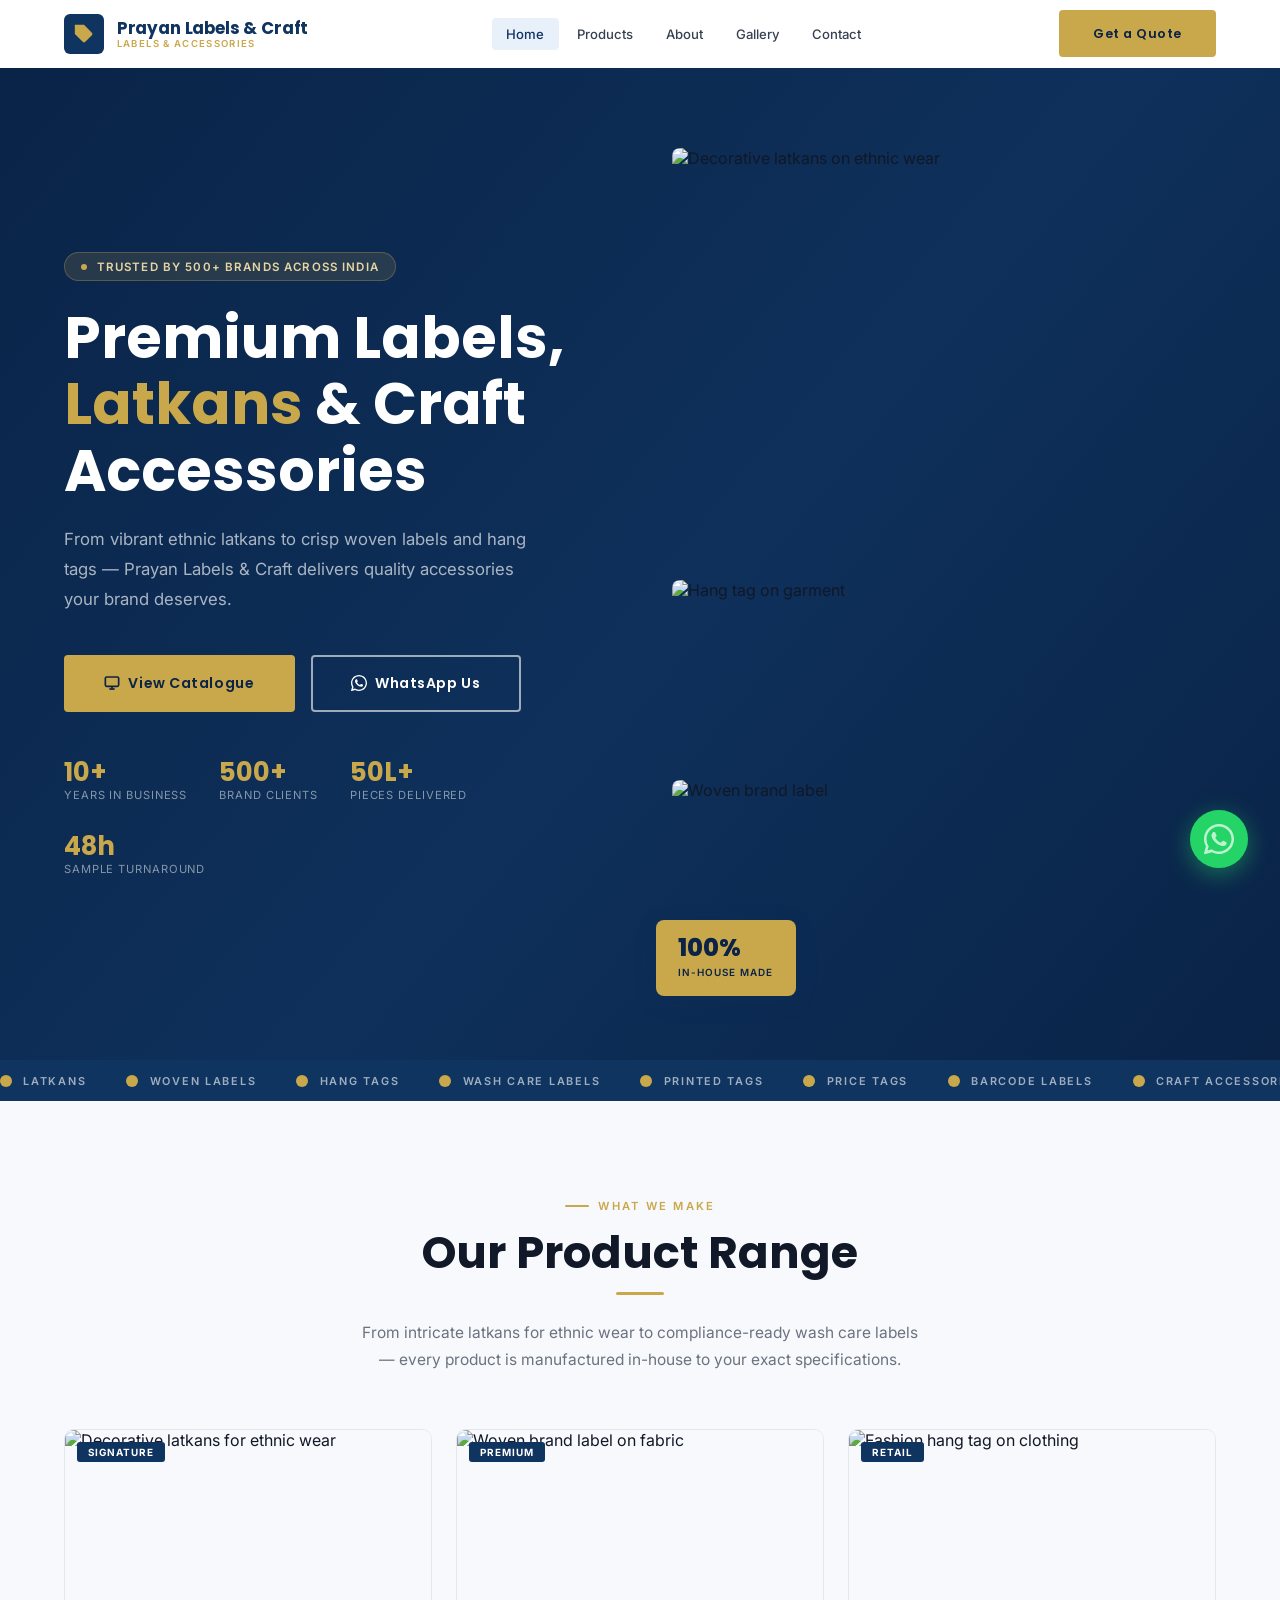
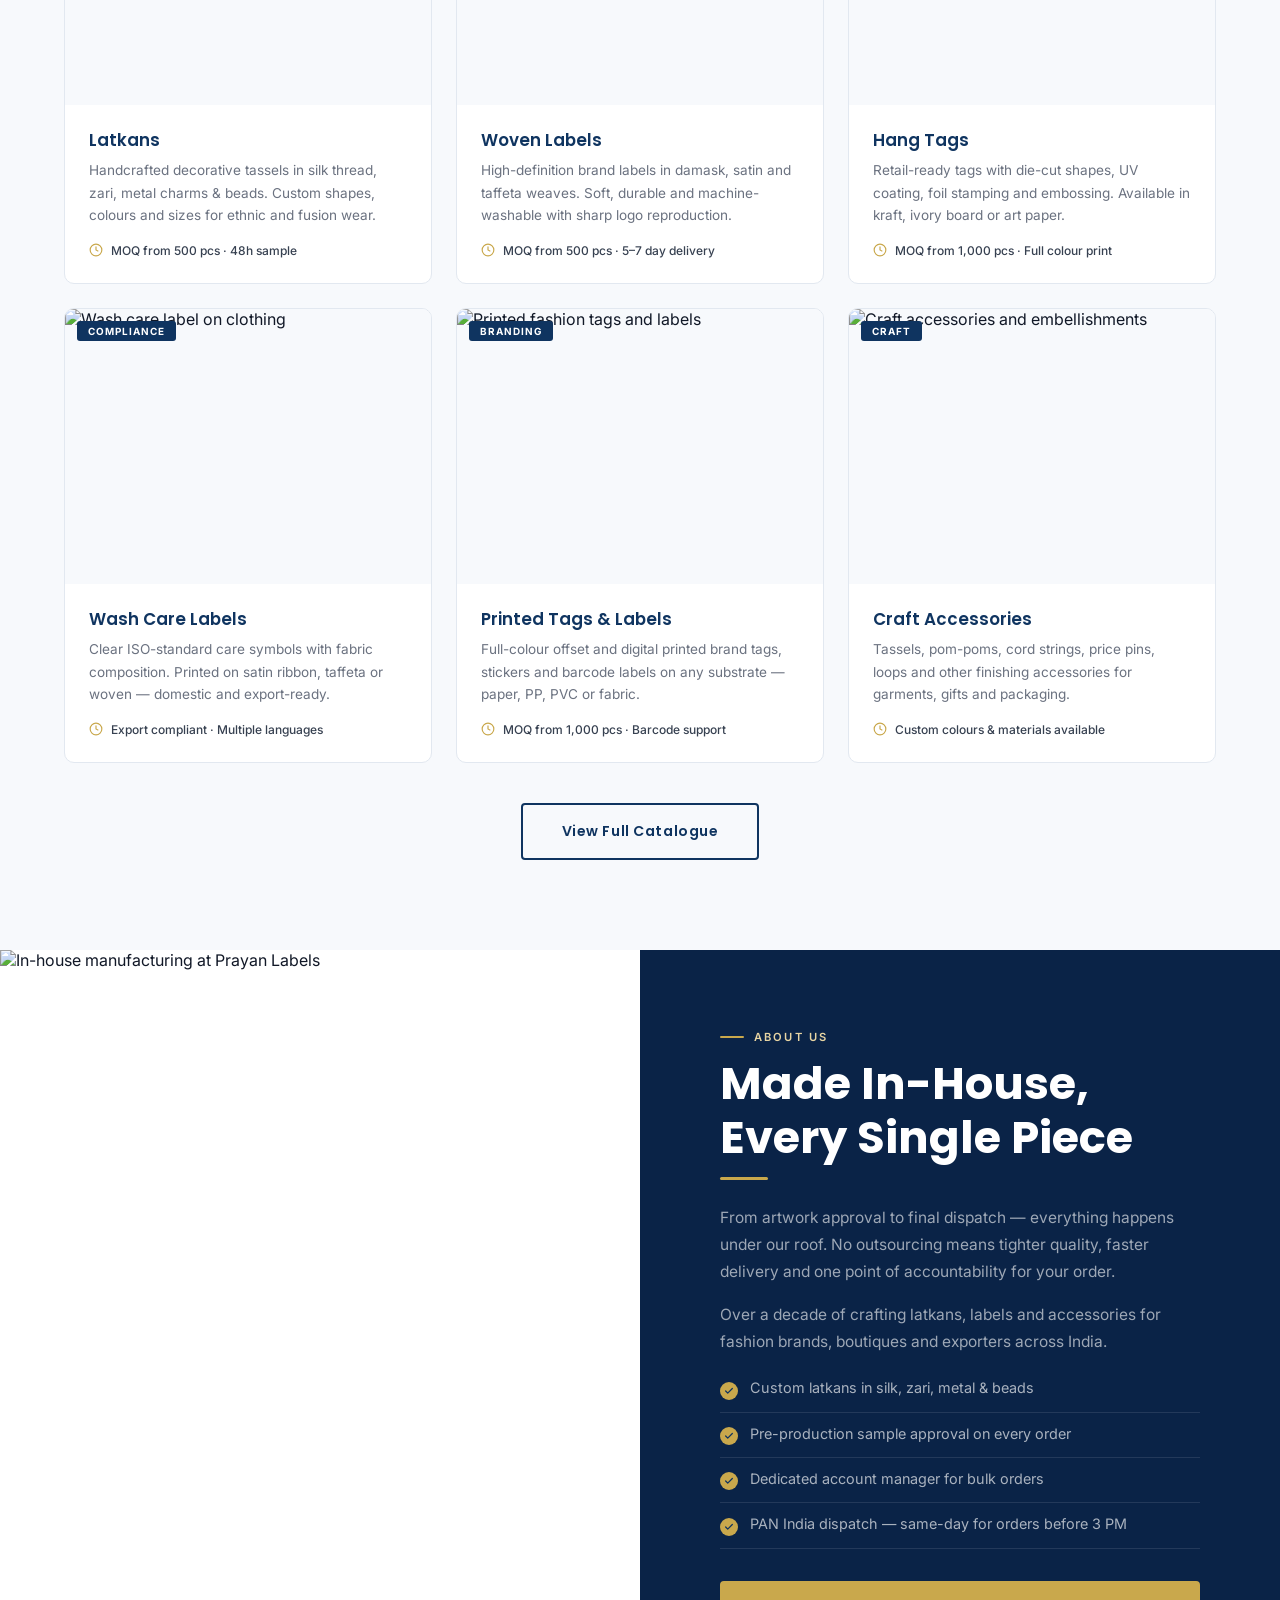
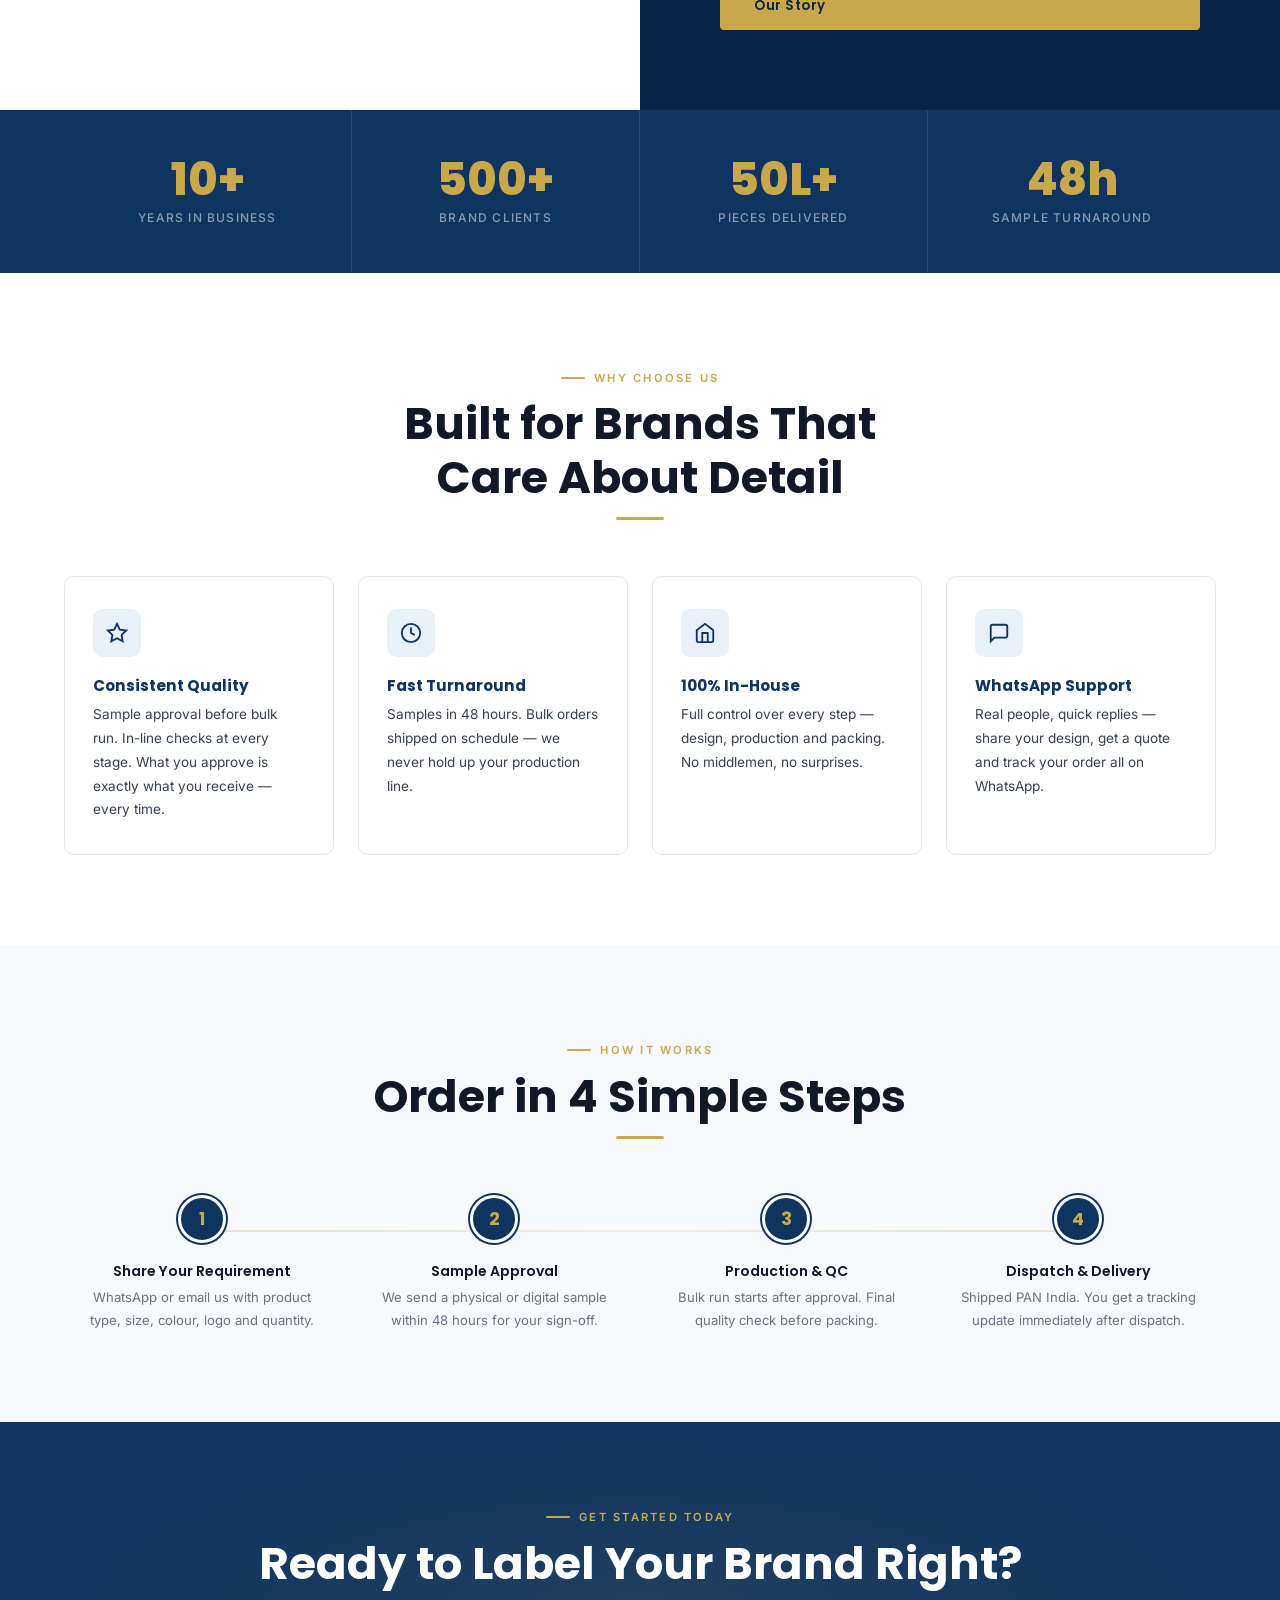
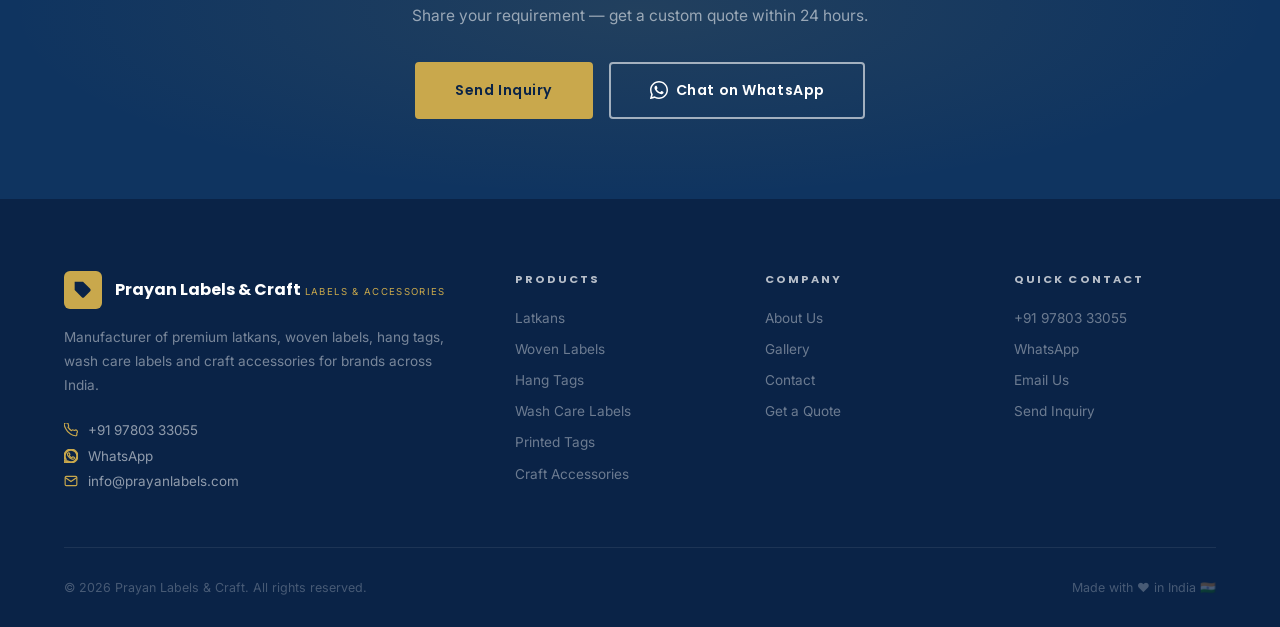
==== index.html @ fc46396b "feat: full redesign — Professional B2B, Prayan Labels & Craft branding, new images - Complete CSS ov" ====
<!DOCTYPE html>
<html lang="en">
<head>
  <meta charset="UTF-8" />
  <meta name="viewport" content="width=device-width, initial-scale=1.0" />
  <meta name="description" content="Prayan Labels & Craft — Manufacturer of latkans, woven labels, hang tags, wash care labels and craft accessories for brands across India. Custom orders, fast turnaround." />
  <title>Prayan Labels & Craft | Latkans, Labels & Accessories</title>
  <link rel="stylesheet" href="css/style.css" />
  <link rel="icon" href="data:image/svg+xml,<svg xmlns='http://www.w3.org/2000/svg' viewBox='0 0 32 32'><rect width='32' height='32' rx='6' fill='%230f3460'/><text y='23' x='7' font-size='18' fill='%23c9a84c' font-family='Georgia' font-weight='bold'>P</text></svg>" />
</head>
<body>

<!-- ===== NAV ===== -->
<header class="nav" id="mainNav">
  <div class="container nav__inner">
    <a href="index.html" class="nav__logo">
      <div class="nav__logo-icon">
        <svg viewBox="0 0 24 24"><path d="M20.59 13.41l-7.17 7.17a2 2 0 01-2.83 0L2 12V2h10l8.59 8.59a2 2 0 010 2.82z"/><line x1="7" y1="7" x2="7.01" y2="7" stroke="%23c9a84c" stroke-width="2" stroke-linecap="round"/></svg>
      </div>
      <div class="nav__logo-text">
        <span class="nav__logo-name">Prayan Labels & Craft</span>
        <span class="nav__logo-sub">Labels &amp; Accessories</span>
      </div>
    </a>
    <nav class="nav__links">
      <a href="index.html" class="active">Home</a>
      <a href="products.html">Products</a>
      <a href="about.html">About</a>
      <a href="gallery.html">Gallery</a>
      <a href="contact.html">Contact</a>
    </nav>
    <a href="contact.html" class="btn btn-primary nav__cta">Get a Quote</a>
    <button class="nav__hamburger" aria-label="Toggle menu"><span></span><span></span><span></span></button>
  </div>
</header>
<nav class="nav__mobile">
  <a href="index.html">Home</a>
  <a href="products.html">Products</a>
  <a href="about.html">About</a>
  <a href="gallery.html">Gallery</a>
  <a href="contact.html">Contact</a>
  <a href="contact.html" class="btn btn-primary" style="margin-top:0.5rem;justify-content:center;">Get a Quote</a>
</nav>

<main>

<!-- ===== HERO ===== -->
<section class="hero">
  <div class="hero__bg" style="background-image:url('https://images.unsplash.com/photo-1558769132-cb1aea458c5e?auto=format&fit=crop&w=1920&q=80');"></div>
  <div class="hero__overlay"></div>
  <div class="hero__inner">
    <div class="hero__left">
      <div class="hero__badge">
        <span></span>
        Trusted by 500+ brands across India
      </div>
      <h1>Premium Labels,<br/><em>Latkans</em> &amp; Craft<br/>Accessories</h1>
      <p class="hero__sub">
        From vibrant ethnic latkans to crisp woven labels and hang tags —
        Prayan Labels &amp; Craft delivers quality accessories your brand deserves.
      </p>
      <div class="hero__actions">
        <a href="products.html" class="btn btn-primary btn-lg">
          <svg width="16" height="16" viewBox="0 0 24 24" fill="none" stroke="currentColor" stroke-width="2.5"><rect x="2" y="3" width="20" height="14" rx="2"/><line x1="8" y1="21" x2="16" y2="21"/><line x1="12" y1="17" x2="12" y2="21"/></svg>
          View Catalogue
        </a>
        <a href="https://wa.me/919780333055?text=Hello%2C%20I%27d%20like%20to%20enquire%20about%20your%20labels%20and%20latkans." target="_blank" rel="noopener" class="btn btn-outline btn-lg">
          <svg width="16" height="16" viewBox="0 0 24 24" fill="currentColor"><path d="M17.472 14.382c-.297-.149-1.758-.867-2.03-.967-.273-.099-.471-.148-.67.15-.197.297-.767.966-.94 1.164-.173.199-.347.223-.644.075-.297-.15-1.255-.463-2.39-1.475-.883-.788-1.48-1.761-1.653-2.059-.173-.297-.018-.458.13-.606.134-.133.298-.347.446-.52.149-.174.198-.298.298-.497.099-.198.05-.371-.025-.52-.075-.149-.669-1.612-.916-2.207-.242-.579-.487-.5-.669-.51-.173-.008-.371-.01-.57-.01-.198 0-.52.074-.792.372-.272.297-1.04 1.016-1.04 2.479 0 1.462 1.065 2.875 1.213 3.074.149.198 2.096 3.2 5.077 4.487.709.306 1.262.489 1.694.625.712.227 1.36.195 1.871.118.571-.085 1.758-.719 2.006-1.413.248-.694.248-1.289.173-1.413-.074-.124-.272-.198-.57-.347z"/><path d="M12 0C5.373 0 0 5.373 0 12c0 2.123.554 4.112 1.525 5.84L.057 23.486a.5.5 0 00.614.614l5.644-1.468A11.953 11.953 0 0012 24c6.627 0 12-5.373 12-12S18.627 0 12 0zm0 22c-1.96 0-3.803-.537-5.38-1.47l-.386-.232-3.35.871.871-3.35-.232-.386A9.96 9.96 0 012 12C2 6.477 6.477 2 12 2s10 4.477 10 10-4.477 10-10 10z"/></svg>
          WhatsApp Us
        </a>
      </div>
      <div class="hero__trust">
        <div class="hero__trust-item">
          <span class="hero__trust-num">10+</span>
          <span class="hero__trust-label">Years in Business</span>
        </div>
        <div class="hero__trust-item">
          <span class="hero__trust-num">500+</span>
          <span class="hero__trust-label">Brand Clients</span>
        </div>
        <div class="hero__trust-item">
          <span class="hero__trust-num">50L+</span>
          <span class="hero__trust-label">Pieces Delivered</span>
        </div>
        <div class="hero__trust-item">
          <span class="hero__trust-num">48h</span>
          <span class="hero__trust-label">Sample Turnaround</span>
        </div>
      </div>
    </div>
    <div class="hero__img-wrap">
      <div class="hero__img-main">
        <img src="https://images.unsplash.com/photo-1610030469983-98e550d6193c?auto=format&fit=crop&w=900&q=80" alt="Decorative latkans on ethnic wear" />
      </div>
      <div class="hero__img-sm" style="margin-top:0.75rem;">
        <img src="https://images.unsplash.com/photo-1523381294911-8d3cead13475?auto=format&fit=crop&w=500&q=80" alt="Hang tag on garment" />
      </div>
      <div class="hero__img-sm">
        <img src="https://images.unsplash.com/photo-1558618666-fcd25c85cd64?auto=format&fit=crop&w=500&q=80" alt="Woven brand label" />
      </div>
      <div class="hero__float-badge">
        <strong>100%</strong>
        <span>In-House Made</span>
      </div>
    </div>
  </div>
</section>

<!-- ===== MARQUEE ===== -->
<div class="marquee-strip" aria-hidden="true">
  <div class="marquee-track">
    <span class="marquee-item"><svg viewBox="0 0 8 8"><circle cx="4" cy="4" r="4"/></svg>Latkans</span>
    <span class="marquee-item"><svg viewBox="0 0 8 8"><circle cx="4" cy="4" r="4"/></svg>Woven Labels</span>
    <span class="marquee-item"><svg viewBox="0 0 8 8"><circle cx="4" cy="4" r="4"/></svg>Hang Tags</span>
    <span class="marquee-item"><svg viewBox="0 0 8 8"><circle cx="4" cy="4" r="4"/></svg>Wash Care Labels</span>
    <span class="marquee-item"><svg viewBox="0 0 8 8"><circle cx="4" cy="4" r="4"/></svg>Printed Tags</span>
    <span class="marquee-item"><svg viewBox="0 0 8 8"><circle cx="4" cy="4" r="4"/></svg>Price Tags</span>
    <span class="marquee-item"><svg viewBox="0 0 8 8"><circle cx="4" cy="4" r="4"/></svg>Barcode Labels</span>
    <span class="marquee-item"><svg viewBox="0 0 8 8"><circle cx="4" cy="4" r="4"/></svg>Craft Accessories</span>
    <span class="marquee-item"><svg viewBox="0 0 8 8"><circle cx="4" cy="4" r="4"/></svg>Custom Packaging</span>
    <!-- duplicate for seamless loop -->
    <span class="marquee-item"><svg viewBox="0 0 8 8"><circle cx="4" cy="4" r="4"/></svg>Latkans</span>
    <span class="marquee-item"><svg viewBox="0 0 8 8"><circle cx="4" cy="4" r="4"/></svg>Woven Labels</span>
    <span class="marquee-item"><svg viewBox="0 0 8 8"><circle cx="4" cy="4" r="4"/></svg>Hang Tags</span>
    <span class="marquee-item"><svg viewBox="0 0 8 8"><circle cx="4" cy="4" r="4"/></svg>Wash Care Labels</span>
    <span class="marquee-item"><svg viewBox="0 0 8 8"><circle cx="4" cy="4" r="4"/></svg>Printed Tags</span>
    <span class="marquee-item"><svg viewBox="0 0 8 8"><circle cx="4" cy="4" r="4"/></svg>Price Tags</span>
    <span class="marquee-item"><svg viewBox="0 0 8 8"><circle cx="4" cy="4" r="4"/></svg>Barcode Labels</span>
    <span class="marquee-item"><svg viewBox="0 0 8 8"><circle cx="4" cy="4" r="4"/></svg>Craft Accessories</span>
    <span class="marquee-item"><svg viewBox="0 0 8 8"><circle cx="4" cy="4" r="4"/></svg>Custom Packaging</span>
  </div>
</div>

<!-- ===== PRODUCTS ===== -->
<section class="section section--bg">
  <div class="container">
    <div class="section__head reveal">
      <span class="eyebrow">What We Make</span>
      <h2>Our Product Range</h2>
      <div class="gold-divider gold-divider--center"></div>
      <p>From intricate latkans for ethnic wear to compliance-ready wash care labels — every product is manufactured in-house to your exact specifications.</p>
    </div>
    <div class="products-grid">

      <a href="products.html#latkans" class="product-card reveal">
        <div class="product-card__img">
          <img src="https://images.unsplash.com/photo-1610030469983-98e550d6193c?auto=format&fit=crop&w=700&q=80" alt="Decorative latkans for ethnic wear" loading="lazy" />
          <div class="product-card__badge">Signature</div>
        </div>
        <div class="product-card__body">
          <div class="product-card__name">Latkans</div>
          <p class="product-card__desc">Handcrafted decorative tassels in silk thread, zari, metal charms &amp; beads. Custom shapes, colours and sizes for ethnic and fusion wear.</p>
          <div class="product-card__meta">
            <svg viewBox="0 0 24 24"><circle cx="12" cy="12" r="10"/><path d="M12 6v6l4 2"/></svg>
            MOQ from 500 pcs · 48h sample
          </div>
        </div>
      </a>

      <a href="products.html#woven" class="product-card reveal reveal-d1">
        <div class="product-card__img">
          <img src="https://images.unsplash.com/photo-1558618666-fcd25c85cd64?auto=format&fit=crop&w=700&q=80" alt="Woven brand label on fabric" loading="lazy" />
          <div class="product-card__badge">Premium</div>
        </div>
        <div class="product-card__body">
          <div class="product-card__name">Woven Labels</div>
          <p class="product-card__desc">High-definition brand labels in damask, satin and taffeta weaves. Soft, durable and machine-washable with sharp logo reproduction.</p>
          <div class="product-card__meta">
            <svg viewBox="0 0 24 24"><circle cx="12" cy="12" r="10"/><path d="M12 6v6l4 2"/></svg>
            MOQ from 500 pcs · 5–7 day delivery
          </div>
        </div>
      </a>

      <a href="products.html#hangtags" class="product-card reveal reveal-d2">
        <div class="product-card__img">
          <img src="https://images.unsplash.com/photo-1523381294911-8d3cead13475?auto=format&fit=crop&w=700&q=80" alt="Fashion hang tag on clothing" loading="lazy" />
          <div class="product-card__badge">Retail</div>
        </div>
        <div class="product-card__body">
          <div class="product-card__name">Hang Tags</div>
          <p class="product-card__desc">Retail-ready tags with die-cut shapes, UV coating, foil stamping and embossing. Available in kraft, ivory board or art paper.</p>
          <div class="product-card__meta">
            <svg viewBox="0 0 24 24"><circle cx="12" cy="12" r="10"/><path d="M12 6v6l4 2"/></svg>
            MOQ from 1,000 pcs · Full colour print
          </div>
        </div>
      </a>

      <a href="products.html#washcare" class="product-card reveal">
        <div class="product-card__img">
          <img src="https://images.unsplash.com/photo-1556905055-8f358a7a47b2?auto=format&fit=crop&w=700&q=80" alt="Wash care label on clothing" loading="lazy" />
          <div class="product-card__badge">Compliance</div>
        </div>
        <div class="product-card__body">
          <div class="product-card__name">Wash Care Labels</div>
          <p class="product-card__desc">Clear ISO-standard care symbols with fabric composition. Printed on satin ribbon, taffeta or woven — domestic and export-ready.</p>
          <div class="product-card__meta">
            <svg viewBox="0 0 24 24"><circle cx="12" cy="12" r="10"/><path d="M12 6v6l4 2"/></svg>
            Export compliant · Multiple languages
          </div>
        </div>
      </a>

      <a href="products.html#printed" class="product-card reveal reveal-d1">
        <div class="product-card__img">
          <img src="https://images.unsplash.com/photo-1445205170230-053b83016050?auto=format&fit=crop&w=700&q=80" alt="Printed fashion tags and labels" loading="lazy" />
          <div class="product-card__badge">Branding</div>
        </div>
        <div class="product-card__body">
          <div class="product-card__name">Printed Tags &amp; Labels</div>
          <p class="product-card__desc">Full-colour offset and digital printed brand tags, stickers and barcode labels on any substrate — paper, PP, PVC or fabric.</p>
          <div class="product-card__meta">
            <svg viewBox="0 0 24 24"><circle cx="12" cy="12" r="10"/><path d="M12 6v6l4 2"/></svg>
            MOQ from 1,000 pcs · Barcode support
          </div>
        </div>
      </a>

      <a href="products.html#craft" class="product-card reveal reveal-d2">
        <div class="product-card__img">
          <img src="https://images.unsplash.com/photo-1509631179647-0177331693ae?auto=format&fit=crop&w=700&q=80" alt="Craft accessories and embellishments" loading="lazy" />
          <div class="product-card__badge">Craft</div>
        </div>
        <div class="product-card__body">
          <div class="product-card__name">Craft Accessories</div>
          <p class="product-card__desc">Tassels, pom-poms, cord strings, price pins, loops and other finishing accessories for garments, gifts and packaging.</p>
          <div class="product-card__meta">
            <svg viewBox="0 0 24 24"><circle cx="12" cy="12" r="10"/><path d="M12 6v6l4 2"/></svg>
            Custom colours &amp; materials available
          </div>
        </div>
      </a>

    </div>
    <div style="text-align:center;margin-top:2.5rem;" class="reveal">
      <a href="products.html" class="btn btn-outline-navy btn-lg">View Full Catalogue</a>
    </div>
  </div>
</section>

<!-- ===== ABOUT SPLIT ===== -->
<div class="split">
  <div class="split__img">
    <img src="https://images.unsplash.com/photo-1604176354204-9268737fd5b7?auto=format&fit=crop&w=900&q=80" alt="In-house manufacturing at Prayan Labels" loading="lazy" />
  </div>
  <div class="split__body split__body--navy">
    <span class="eyebrow" style="color:var(--gold-light);">About Us</span>
    <h2 style="color:#fff;">Made In-House,<br/>Every Single Piece</h2>
    <div class="gold-divider"></div>
    <p>From artwork approval to final dispatch — everything happens under our roof. No outsourcing means tighter quality, faster delivery and one point of accountability for your order.</p>
    <p style="margin-top:1rem;">Over a decade of crafting latkans, labels and accessories for fashion brands, boutiques and exporters across India.</p>
    <ul class="value-list value-list--light" style="margin-top:1.5rem;">
      <li>Custom latkans in silk, zari, metal &amp; beads</li>
      <li>Pre-production sample approval on every order</li>
      <li>Dedicated account manager for bulk orders</li>
      <li>PAN India dispatch — same-day for orders before 3 PM</li>
    </ul>
    <a href="about.html" class="btn btn-primary" style="margin-top:2rem;">Our Story</a>
  </div>
</div>

<!-- ===== STATS ===== -->
<section class="section--navy">
  <div class="container">
    <div class="stats-grid">
      <div class="stat-item reveal">
        <div class="stat-item__num">10+</div>
        <div class="stat-item__label">Years in Business</div>
      </div>
      <div class="stat-item reveal reveal-d1">
        <div class="stat-item__num">500+</div>
        <div class="stat-item__label">Brand Clients</div>
      </div>
      <div class="stat-item reveal reveal-d2">
        <div class="stat-item__num">50L+</div>
        <div class="stat-item__label">Pieces Delivered</div>
      </div>
      <div class="stat-item reveal reveal-d3">
        <div class="stat-item__num">48h</div>
        <div class="stat-item__label">Sample Turnaround</div>
      </div>
    </div>
  </div>
</section>

<!-- ===== USPs ===== -->
<section class="section">
  <div class="container">
    <div class="section__head reveal">
      <span class="eyebrow">Why Choose Us</span>
      <h2>Built for Brands That Care About Detail</h2>
      <div class="gold-divider gold-divider--center"></div>
    </div>
    <div class="usp-grid">
      <div class="usp-card reveal">
        <div class="usp-card__icon">
          <svg viewBox="0 0 24 24"><path d="M12 2l3.09 6.26L22 9.27l-5 4.87 1.18 6.88L12 17.77l-6.18 3.25L7 14.14 2 9.27l6.91-1.01L12 2z"/></svg>
        </div>
        <h4>Consistent Quality</h4>
        <p>Sample approval before bulk run. In-line checks at every stage. What you approve is exactly what you receive — every time.</p>
      </div>
      <div class="usp-card reveal reveal-d1">
        <div class="usp-card__icon">
          <svg viewBox="0 0 24 24"><circle cx="12" cy="12" r="10"/><path d="M12 6v6l4 2"/></svg>
        </div>
        <h4>Fast Turnaround</h4>
        <p>Samples in 48 hours. Bulk orders shipped on schedule — we never hold up your production line.</p>
      </div>
      <div class="usp-card reveal reveal-d2">
        <div class="usp-card__icon">
          <svg viewBox="0 0 24 24"><path d="M3 9l9-7 9 7v11a2 2 0 01-2 2H5a2 2 0 01-2-2z"/><polyline points="9 22 9 12 15 12 15 22"/></svg>
        </div>
        <h4>100% In-House</h4>
        <p>Full control over every step — design, production and packing. No middlemen, no surprises.</p>
      </div>
      <div class="usp-card reveal reveal-d3">
        <div class="usp-card__icon">
          <svg viewBox="0 0 24 24"><path d="M21 15a2 2 0 01-2 2H7l-4 4V5a2 2 0 012-2h14a2 2 0 012 2z"/></svg>
        </div>
        <h4>WhatsApp Support</h4>
        <p>Real people, quick replies — share your design, get a quote and track your order all on WhatsApp.</p>
      </div>
    </div>
  </div>
</section>

<!-- ===== HOW TO ORDER ===== -->
<section class="section section--bg">
  <div class="container">
    <div class="section__head reveal">
      <span class="eyebrow">How It Works</span>
      <h2>Order in 4 Simple Steps</h2>
      <div class="gold-divider gold-divider--center"></div>
    </div>
    <div class="process-grid">
      <div class="process-step reveal">
        <div class="process-step__num">1</div>
        <h4>Share Your Requirement</h4>
        <p>WhatsApp or email us with product type, size, colour, logo and quantity.</p>
      </div>
      <div class="process-step reveal reveal-d1">
        <div class="process-step__num">2</div>
        <h4>Sample Approval</h4>
        <p>We send a physical or digital sample within 48 hours for your sign-off.</p>
      </div>
      <div class="process-step reveal reveal-d2">
        <div class="process-step__num">3</div>
        <h4>Production &amp; QC</h4>
        <p>Bulk run starts after approval. Final quality check before packing.</p>
      </div>
      <div class="process-step reveal reveal-d3">
        <div class="process-step__num">4</div>
        <h4>Dispatch &amp; Delivery</h4>
        <p>Shipped PAN India. You get a tracking update immediately after dispatch.</p>
      </div>
    </div>
  </div>
</section>

<!-- ===== CTA ===== -->
<section class="cta-banner">
  <div class="cta-banner__content container">
    <span class="eyebrow" style="justify-content:center;">Get Started Today</span>
    <h2 style="color:#fff;">Ready to Label Your Brand Right?</h2>
    <p>Share your requirement — get a custom quote within 24 hours.</p>
    <div class="cta-actions">
      <a href="contact.html" class="btn btn-primary btn-lg">Send Inquiry</a>
      <a href="https://wa.me/919780333055?text=Hello%2C%20I%27d%20like%20a%20quote%20for%20labels%20and%20latkans." target="_blank" rel="noopener" class="btn btn-outline btn-lg">
        <svg width="18" height="18" viewBox="0 0 24 24" fill="currentColor"><path d="M17.472 14.382c-.297-.149-1.758-.867-2.03-.967-.273-.099-.471-.148-.67.15-.197.297-.767.966-.94 1.164-.173.199-.347.223-.644.075-.297-.15-1.255-.463-2.39-1.475-.883-.788-1.48-1.761-1.653-2.059-.173-.297-.018-.458.13-.606.134-.133.298-.347.446-.52.149-.174.198-.298.298-.497.099-.198.05-.371-.025-.52-.075-.149-.669-1.612-.916-2.207-.242-.579-.487-.5-.669-.51-.173-.008-.371-.01-.57-.01-.198 0-.52.074-.792.372-.272.297-1.04 1.016-1.04 2.479 0 1.462 1.065 2.875 1.213 3.074.149.198 2.096 3.2 5.077 4.487.709.306 1.262.489 1.694.625.712.227 1.36.195 1.871.118.571-.085 1.758-.719 2.006-1.413.248-.694.248-1.289.173-1.413-.074-.124-.272-.198-.57-.347z"/><path d="M12 0C5.373 0 0 5.373 0 12c0 2.123.554 4.112 1.525 5.84L.057 23.486a.5.5 0 00.614.614l5.644-1.468A11.953 11.953 0 0012 24c6.627 0 12-5.373 12-12S18.627 0 12 0zm0 22c-1.96 0-3.803-.537-5.38-1.47l-.386-.232-3.35.871.871-3.35-.232-.386A9.96 9.96 0 012 12C2 6.477 6.477 2 12 2s10 4.477 10 10-4.477 10-10 10z"/></svg>
        Chat on WhatsApp
      </a>
    </div>
  </div>
</section>

</main>

<!-- ===== FOOTER ===== -->
<footer class="footer">
  <div class="container">
    <div class="footer__grid">
      <div class="footer__brand">
        <div class="footer__logo">
          <div class="footer__logo-icon">
            <svg viewBox="0 0 24 24" width="20" height="20"><path d="M20.59 13.41l-7.17 7.17a2 2 0 01-2.83 0L2 12V2h10l8.59 8.59a2 2 0 010 2.82z"/></svg>
          </div>
          <div class="footer__logo-text">
            <span class="name">Prayan Labels &amp; Craft</span>
            <span class="sub">Labels &amp; Accessories</span>
          </div>
        </div>
        <p class="footer__desc">Manufacturer of premium latkans, woven labels, hang tags, wash care labels and craft accessories for brands across India.</p>
        <div class="footer__contact">
          <a href="tel:+919780333055">
            <svg viewBox="0 0 24 24"><path d="M22 16.92v3a2 2 0 01-2.18 2 19.79 19.79 0 01-8.63-3.07A19.5 19.5 0 013.07 9.8 19.79 19.79 0 01.22 1.18 2 2 0 012.18 0h3a2 2 0 012 1.72c.127.96.361 1.903.7 2.81a2 2 0 01-.45 2.11L6.91 7.09a16 16 0 006 6l.56-.56a2 2 0 012.11-.45c.907.339 1.85.573 2.81.7A2 2 0 0122 16.92z"/></svg>
            +91 97803 33055
          </a>
          <a href="https://wa.me/919780333055" target="_blank" rel="noopener">
            <svg viewBox="0 0 24 24"><path d="M17.472 14.382c-.297-.149-1.758-.867-2.03-.967-.273-.099-.471-.148-.67.15-.197.297-.767.966-.94 1.164-.173.199-.347.223-.644.075-.297-.15-1.255-.463-2.39-1.475-.883-.788-1.48-1.761-1.653-2.059-.173-.297-.018-.458.13-.606.134-.133.298-.347.446-.52.149-.174.198-.298.298-.497.099-.198.05-.371-.025-.52-.075-.149-.669-1.612-.916-2.207-.242-.579-.487-.5-.669-.51-.173-.008-.371-.01-.57-.01-.198 0-.52.074-.792.372-.272.297-1.04 1.016-1.04 2.479 0 1.462 1.065 2.875 1.213 3.074.149.198 2.096 3.2 5.077 4.487.709.306 1.262.489 1.694.625.712.227 1.36.195 1.871.118.571-.085 1.758-.719 2.006-1.413.248-.694.248-1.289.173-1.413-.074-.124-.272-.198-.57-.347z"/><path d="M12 0C5.373 0 0 5.373 0 12c0 2.123.554 4.112 1.525 5.84L.057 23.486a.5.5 0 00.614.614l5.644-1.468A11.953 11.953 0 0012 24c6.627 0 12-5.373 12-12S18.627 0 12 0zm0 22c-1.96 0-3.803-.537-5.38-1.47l-.386-.232-3.35.871.871-3.35-.232-.386A9.96 9.96 0 012 12C2 6.477 6.477 2 12 2s10 4.477 10 10-4.477 10-10 10z"/></svg>
            WhatsApp
          </a>
          <a href="mailto:info@prayanlabels.com">
            <svg viewBox="0 0 24 24"><path d="M4 4h16c1.1 0 2 .9 2 2v12c0 1.1-.9 2-2 2H4c-1.1 0-2-.9-2-2V6c0-1.1.9-2 2-2z"/><polyline points="22,6 12,13 2,6"/></svg>
            info@prayanlabels.com
          </a>
        </div>
      </div>
      <div class="footer__col">
        <h5>Products</h5>
        <ul>
          <li><a href="products.html#latkans">Latkans</a></li>
          <li><a href="products.html#woven">Woven Labels</a></li>
          <li><a href="products.html#hangtags">Hang Tags</a></li>
          <li><a href="products.html#washcare">Wash Care Labels</a></li>
          <li><a href="products.html#printed">Printed Tags</a></li>
          <li><a href="products.html#craft">Craft Accessories</a></li>
        </ul>
      </div>
      <div class="footer__col">
        <h5>Company</h5>
        <ul>
          <li><a href="about.html">About Us</a></li>
          <li><a href="gallery.html">Gallery</a></li>
          <li><a href="contact.html">Contact</a></li>
          <li><a href="contact.html">Get a Quote</a></li>
        </ul>
      </div>
      <div class="footer__col">
        <h5>Quick Contact</h5>
        <ul>
          <li><a href="tel:+919780333055">+91 97803 33055</a></li>
          <li><a href="https://wa.me/919780333055" target="_blank" rel="noopener">WhatsApp</a></li>
          <li><a href="mailto:info@prayanlabels.com">Email Us</a></li>
          <li><a href="contact.html">Send Inquiry</a></li>
        </ul>
      </div>
    </div>
    <div class="footer__bottom">
      <span>© <span id="year"></span> Prayan Labels &amp; Craft. All rights reserved.</span>
      <span>Made with ❤️ in India 🇮🇳</span>
    </div>
  </div>
</footer>

<!-- WhatsApp Float -->
<a href="https://wa.me/919780333055?text=Hello%2C%20I%27d%20like%20to%20enquire%20about%20labels%20and%20latkans." class="wa-float" target="_blank" rel="noopener" aria-label="Chat on WhatsApp">
  <svg viewBox="0 0 24 24"><path d="M17.472 14.382c-.297-.149-1.758-.867-2.03-.967-.273-.099-.471-.148-.67.15-.197.297-.767.966-.94 1.164-.173.199-.347.223-.644.075-.297-.15-1.255-.463-2.39-1.475-.883-.788-1.48-1.761-1.653-2.059-.173-.297-.018-.458.13-.606.134-.133.298-.347.446-.52.149-.174.198-.298.298-.497.099-.198.05-.371-.025-.52-.075-.149-.669-1.612-.916-2.207-.242-.579-.487-.5-.669-.51-.173-.008-.371-.01-.57-.01-.198 0-.52.074-.792.372-.272.297-1.04 1.016-1.04 2.479 0 1.462 1.065 2.875 1.213 3.074.149.198 2.096 3.2 5.077 4.487.709.306 1.262.489 1.694.625.712.227 1.36.195 1.871.118.571-.085 1.758-.719 2.006-1.413.248-.694.248-1.289.173-1.413-.074-.124-.272-.198-.57-.347z"/><path d="M12 0C5.373 0 0 5.373 0 12c0 2.123.554 4.112 1.525 5.84L.057 23.486a.5.5 0 00.614.614l5.644-1.468A11.953 11.953 0 0012 24c6.627 0 12-5.373 12-12S18.627 0 12 0zm0 22c-1.96 0-3.803-.537-5.38-1.47l-.386-.232-3.35.871.871-3.35-.232-.386A9.96 9.96 0 012 12C2 6.477 6.477 2 12 2s10 4.477 10 10-4.477 10-10 10z"/></svg>
</a>

<script src="js/main.js"></script>
</body>
</html>
---- css/style.css ----
/* =============================================
   PRAYAN LABELS & CRAFT — Professional B2B
   Palette: Navy #0f3460 | Gold #c9a84c | White
   ============================================= */

@import url('https://fonts.googleapis.com/css2?family=Poppins:wght@400;500;600;700;800&family=Inter:wght@300;400;500;600&display=swap');

/* ---------- Variables ---------- */
:root {
  --navy:       #0f3460;
  --navy-dark:  #0a2347;
  --navy-mid:   #1a4a7a;
  --navy-light: #e8f0fa;
  --gold:       #c9a84c;
  --gold-light: #e8d5a3;
  --gold-pale:  #faf5e8;
  --white:      #ffffff;
  --bg:         #f7f9fc;
  --text:       #111827;
  --text-mid:   #374151;
  --muted:      #6b7280;
  --border:     #e2e8f0;
  --shadow-xs:  0 1px 4px rgba(15,52,96,0.06);
  --shadow-sm:  0 2px 12px rgba(15,52,96,0.09);
  --shadow:     0 6px 24px rgba(15,52,96,0.12);
  --shadow-lg:  0 16px 48px rgba(15,52,96,0.18);
  --font-head:  'Poppins', system-ui, sans-serif;
  --font-body:  'Inter', system-ui, sans-serif;
  --nav-h:      68px;
  --max-w:      1180px;
  --ease:       cubic-bezier(0.25, 0.46, 0.45, 0.94);
}

/* ---------- Reset ---------- */
*, *::before, *::after { box-sizing: border-box; margin: 0; padding: 0; }
html { scroll-behavior: smooth; font-size: 16px; }
body {
  font-family: var(--font-body);
  background: var(--white);
  color: var(--text);
  -webkit-font-smoothing: antialiased;
  overflow-x: hidden;
}
img { display: block; max-width: 100%; height: auto; }
a { color: inherit; text-decoration: none; }
ul { list-style: none; }
button { cursor: pointer; border: none; background: none; font-family: inherit; }

/* ---------- Container ---------- */
.container { width: 90%; max-width: var(--max-w); margin-inline: auto; }

/* ---------- Typography ---------- */
h1, h2, h3, h4 { font-family: var(--font-head); line-height: 1.2; color: var(--text); }
h1 { font-size: clamp(2.2rem, 5vw, 3.8rem); font-weight: 700; }
h2 { font-size: clamp(1.8rem, 3.5vw, 2.8rem); font-weight: 700; }
h3 { font-size: clamp(1.2rem, 2vw, 1.6rem); font-weight: 600; }
h4 { font-size: 1rem; font-weight: 600; }
p  { line-height: 1.75; color: var(--text-mid); font-size: 0.97rem; }

.eyebrow {
  display: inline-flex;
  align-items: center;
  gap: 0.6rem;
  font-size: 0.7rem;
  font-weight: 600;
  letter-spacing: 0.2em;
  text-transform: uppercase;
  color: var(--gold);
  margin-bottom: 0.8rem;
}
.eyebrow::before {
  content: '';
  display: inline-block;
  width: 24px; height: 2px;
  background: var(--gold);
  border-radius: 2px;
}

.section-label {
  font-size: 0.7rem;
  font-weight: 700;
  letter-spacing: 0.2em;
  text-transform: uppercase;
  color: var(--gold);
  margin-bottom: 0.75rem;
  display: block;
}

/* ---------- Buttons ---------- */
.btn {
  display: inline-flex;
  align-items: center;
  gap: 0.5rem;
  padding: 0.8rem 2rem;
  font-family: var(--font-head);
  font-size: 0.83rem;
  font-weight: 600;
  letter-spacing: 0.04em;
  border-radius: 4px;
  transition: all 0.28s var(--ease);
  white-space: nowrap;
  cursor: pointer;
  border: 2px solid transparent;
}
.btn-primary {
  background: var(--gold);
  color: var(--navy-dark);
  border-color: var(--gold);
}
.btn-primary:hover {
  background: #b8942f;
  border-color: #b8942f;
  transform: translateY(-2px);
  box-shadow: 0 8px 24px rgba(201,168,76,0.35);
}
.btn-navy {
  background: var(--navy);
  color: var(--white);
  border-color: var(--navy);
}
.btn-navy:hover {
  background: var(--navy-dark);
  border-color: var(--navy-dark);
  transform: translateY(-2px);
  box-shadow: 0 8px 24px rgba(15,52,96,0.3);
}
.btn-outline {
  background: transparent;
  color: var(--white);
  border-color: rgba(255,255,255,0.6);
}
.btn-outline:hover {
  background: rgba(255,255,255,0.12);
  border-color: var(--white);
}
.btn-outline-navy {
  background: transparent;
  color: var(--navy);
  border-color: var(--navy);
}
.btn-outline-navy:hover {
  background: var(--navy);
  color: var(--white);
}
.btn-lg { padding: 1rem 2.4rem; font-size: 0.88rem; }
.btn-sm { padding: 0.55rem 1.4rem; font-size: 0.78rem; }

/* ---------- NAV ---------- */
.nav {
  position: fixed;
  top: 0; left: 0; right: 0;
  z-index: 999;
  height: var(--nav-h);
  background: var(--white);
  border-bottom: 1px solid transparent;
  transition: border-color 0.3s, box-shadow 0.3s;
}
.nav.scrolled {
  border-color: var(--border);
  box-shadow: var(--shadow-sm);
}
.nav__inner {
  display: flex;
  align-items: center;
  justify-content: space-between;
  height: 100%;
  gap: 2rem;
}
.nav__logo { display: flex; align-items: center; gap: 0.8rem; }
.nav__logo-icon {
  width: 40px; height: 40px;
  background: var(--navy);
  border-radius: 6px;
  display: flex; align-items: center; justify-content: center;
  flex-shrink: 0;
}
.nav__logo-icon svg { width: 22px; height: 22px; fill: var(--gold); }
.nav__logo-text { display: flex; flex-direction: column; line-height: 1.2; }
.nav__logo-name {
  font-family: var(--font-head);
  font-size: 1.05rem;
  font-weight: 700;
  color: var(--navy);
  letter-spacing: -0.01em;
}
.nav__logo-sub {
  font-size: 0.6rem;
  letter-spacing: 0.14em;
  text-transform: uppercase;
  color: var(--gold);
  font-weight: 600;
}
.nav__links {
  display: flex;
  align-items: center;
  gap: 0.25rem;
  flex: 1;
  justify-content: center;
}
.nav__links a {
  font-size: 0.82rem;
  font-weight: 500;
  color: var(--text-mid);
  padding: 0.5rem 0.9rem;
  border-radius: 4px;
  transition: color 0.2s, background 0.2s;
  position: relative;
}
.nav__links a:hover, .nav__links a.active { color: var(--navy); background: var(--navy-light); }

.nav__cta { font-size: 0.8rem; }

.nav__hamburger {
  display: none;
  flex-direction: column;
  gap: 5px;
  padding: 6px;
  border-radius: 4px;
}
.nav__hamburger span {
  display: block;
  width: 22px; height: 2px;
  background: var(--navy);
  border-radius: 2px;
  transition: all 0.28s;
}
.nav__hamburger.open span:nth-child(1) { transform: translateY(7px) rotate(45deg); }
.nav__hamburger.open span:nth-child(2) { opacity: 0; }
.nav__hamburger.open span:nth-child(3) { transform: translateY(-7px) rotate(-45deg); }

.nav__mobile {
  display: none;
  position: fixed;
  top: var(--nav-h); left: 0; right: 0;
  background: var(--white);
  border-bottom: 1px solid var(--border);
  padding: 1.5rem 5% 2rem;
  flex-direction: column;
  gap: 0.25rem;
  z-index: 998;
  box-shadow: var(--shadow);
}
.nav__mobile a {
  font-size: 0.9rem;
  font-weight: 500;
  color: var(--text-mid);
  padding: 0.75rem 1rem;
  border-radius: 4px;
  transition: color 0.2s, background 0.2s;
}
.nav__mobile a:hover { color: var(--navy); background: var(--navy-light); }
.nav__mobile.open { display: flex; }

/* ---------- HERO ---------- */
.hero {
  min-height: 100vh;
  background: var(--navy-dark);
  position: relative;
  overflow: hidden;
  display: flex;
  align-items: center;
  padding-top: var(--nav-h);
}
.hero__bg {
  position: absolute;
  inset: 0;
  background-size: cover;
  background-position: center;
  opacity: 0.18;
}
.hero__overlay {
  position: absolute;
  inset: 0;
  background: linear-gradient(130deg,
    rgba(10,35,71,0.92) 0%,
    rgba(15,52,96,0.78) 55%,
    rgba(10,35,71,0.88) 100%);
}
.hero__inner {
  position: relative;
  z-index: 2;
  display: grid;
  grid-template-columns: 1fr 1fr;
  gap: 4rem;
  align-items: center;
  padding: 5rem 0;
  width: 90%;
  max-width: var(--max-w);
  margin-inline: auto;
}
.hero__badge {
  display: inline-flex;
  align-items: center;
  gap: 0.6rem;
  background: rgba(201,168,76,0.15);
  border: 1px solid rgba(201,168,76,0.3);
  border-radius: 24px;
  padding: 0.4rem 1rem;
  font-size: 0.72rem;
  font-weight: 600;
  letter-spacing: 0.1em;
  text-transform: uppercase;
  color: var(--gold-light);
  margin-bottom: 1.5rem;
}
.hero__badge span { width: 6px; height: 6px; background: var(--gold); border-radius: 50%; }
.hero h1 {
  color: var(--white);
  margin-bottom: 1.25rem;
  font-size: clamp(2.4rem, 4.5vw, 3.8rem);
  line-height: 1.15;
}
.hero h1 em {
  font-style: normal;
  color: var(--gold);
}
.hero__sub {
  color: rgba(255,255,255,0.65);
  font-size: 1.05rem;
  line-height: 1.8;
  margin-bottom: 2.5rem;
  max-width: 480px;
}
.hero__actions {
  display: flex;
  gap: 1rem;
  flex-wrap: wrap;
  margin-bottom: 3rem;
}
.hero__trust {
  display: flex;
  gap: 2rem;
  flex-wrap: wrap;
}
.hero__trust-item {
  display: flex;
  flex-direction: column;
  gap: 0.15rem;
}
.hero__trust-num {
  font-family: var(--font-head);
  font-size: 1.6rem;
  font-weight: 700;
  color: var(--gold);
  line-height: 1;
}
.hero__trust-label {
  font-size: 0.7rem;
  letter-spacing: 0.08em;
  color: rgba(255,255,255,0.5);
  text-transform: uppercase;
}
.hero__img-wrap {
  position: relative;
}
.hero__img-grid {
  display: grid;
  grid-template-columns: 1fr 1fr;
  grid-template-rows: 1fr 1fr;
  gap: 0.75rem;
  border-radius: 12px;
  overflow: hidden;
}
.hero__img-grid img {
  width: 100%; height: 100%;
  object-fit: cover;
  display: block;
}
.hero__img-main {
  grid-column: 1;
  grid-row: 1 / 3;
  height: 420px;
  border-radius: 8px;
  overflow: hidden;
}
.hero__img-sm {
  height: 200px;
  border-radius: 8px;
  overflow: hidden;
  transition: transform 0.5s var(--ease);
}
.hero__img-sm:hover { transform: scale(1.03); }
.hero__img-sm img { height: 100%; object-fit: cover; }
.hero__img-main img { height: 100%; object-fit: cover; }
.hero__float-badge {
  position: absolute;
  bottom: -1rem;
  left: -1rem;
  background: var(--gold);
  color: var(--navy-dark);
  border-radius: 8px;
  padding: 1rem 1.4rem;
  box-shadow: var(--shadow);
  z-index: 3;
}
.hero__float-badge strong {
  display: block;
  font-family: var(--font-head);
  font-size: 1.5rem;
  font-weight: 800;
  line-height: 1;
}
.hero__float-badge span {
  font-size: 0.62rem;
  font-weight: 600;
  letter-spacing: 0.1em;
  text-transform: uppercase;
}

/* ---------- MARQUEE ---------- */
.marquee-strip {
  background: var(--navy);
  padding: 0.85rem 0;
  overflow: hidden;
}
.marquee-track {
  display: flex;
  gap: 2.5rem;
  white-space: nowrap;
  animation: marquee 32s linear infinite;
  width: max-content;
}
.marquee-item {
  display: flex;
  align-items: center;
  gap: 0.7rem;
  font-size: 0.68rem;
  font-weight: 600;
  letter-spacing: 0.16em;
  text-transform: uppercase;
  color: rgba(255,255,255,0.6);
}
.marquee-item svg { width: 12px; height: 12px; fill: var(--gold); flex-shrink: 0; }
@keyframes marquee {
  from { transform: translateX(0); }
  to   { transform: translateX(-50%); }
}

/* ---------- SECTIONS ---------- */
.section { padding: 90px 0; }
.section--sm { padding: 60px 0; }
.section--bg { background: var(--bg); }
.section--navy { background: var(--navy); color: var(--white); }
.section--navy-dark { background: var(--navy-dark); color: var(--white); }
.section--gold-pale { background: var(--gold-pale); }
.section__head { text-align: center; max-width: 560px; margin: 0 auto 3.5rem; }
.section__head h2 { margin-bottom: 0.75rem; }
.section__head p { color: var(--muted); }

/* ---------- PRODUCT CARDS ---------- */
.products-grid {
  display: grid;
  grid-template-columns: repeat(3, 1fr);
  gap: 1.5rem;
}
.product-card {
  background: var(--white);
  border: 1px solid var(--border);
  border-radius: 10px;
  overflow: hidden;
  transition: box-shadow 0.3s var(--ease), transform 0.3s var(--ease);
  cursor: pointer;
}
.product-card:hover {
  box-shadow: var(--shadow-lg);
  transform: translateY(-6px);
}
.product-card__img {
  aspect-ratio: 4/3;
  overflow: hidden;
  background: var(--bg);
  position: relative;
}
.product-card__img img {
  width: 100%; height: 100%;
  object-fit: cover;
  transition: transform 0.55s var(--ease);
}
.product-card:hover .product-card__img img { transform: scale(1.07); }
.product-card__badge {
  position: absolute;
  top: 0.75rem; left: 0.75rem;
  background: var(--navy);
  color: var(--white);
  font-size: 0.62rem;
  font-weight: 700;
  letter-spacing: 0.1em;
  text-transform: uppercase;
  padding: 0.25rem 0.7rem;
  border-radius: 3px;
}
.product-card__body { padding: 1.4rem 1.5rem 1.6rem; }
.product-card__name {
  font-family: var(--font-head);
  font-size: 1.05rem;
  font-weight: 600;
  color: var(--navy);
  margin-bottom: 0.4rem;
}
.product-card__desc {
  font-size: 0.85rem;
  color: var(--muted);
  line-height: 1.65;
  margin-bottom: 1rem;
}
.product-card__meta {
  display: flex;
  align-items: center;
  gap: 0.5rem;
  font-size: 0.75rem;
  color: var(--text-mid);
  font-weight: 500;
}
.product-card__meta svg {
  width: 14px; height: 14px;
  fill: none;
  stroke: var(--gold);
  stroke-width: 2;
  flex-shrink: 0;
}

/* ---------- PRODUCTS FULL PAGE ---------- */
.products-full-grid {
  display: grid;
  grid-template-columns: repeat(auto-fill, minmax(320px, 1fr));
  gap: 2rem;
}
.product-full-card {
  background: var(--white);
  border: 1px solid var(--border);
  border-radius: 12px;
  overflow: hidden;
  transition: box-shadow 0.3s, transform 0.3s;
}
.product-full-card:hover {
  box-shadow: var(--shadow-lg);
  transform: translateY(-4px);
}
.product-full-card__img {
  aspect-ratio: 16/10;
  overflow: hidden;
  background: var(--bg);
}
.product-full-card__img img {
  width: 100%; height: 100%;
  object-fit: cover;
  transition: transform 0.5s var(--ease);
}
.product-full-card:hover .product-full-card__img img { transform: scale(1.05); }
.product-full-card__body { padding: 1.8rem; }
.product-full-card__tag {
  font-size: 0.65rem;
  font-weight: 700;
  letter-spacing: 0.16em;
  text-transform: uppercase;
  color: var(--gold);
  margin-bottom: 0.5rem;
  display: block;
}
.product-full-card__name {
  font-family: var(--font-head);
  font-size: 1.3rem;
  font-weight: 600;
  color: var(--navy);
  margin-bottom: 0.6rem;
}
.product-full-card__desc { font-size: 0.88rem; margin-bottom: 1.2rem; }
.product-full-card__specs {
  display: flex;
  flex-wrap: wrap;
  gap: 0.5rem;
}
.spec-chip {
  background: var(--navy-light);
  color: var(--navy);
  font-size: 0.7rem;
  font-weight: 600;
  letter-spacing: 0.06em;
  padding: 0.3rem 0.8rem;
  border-radius: 20px;
}

/* ---------- STATS ---------- */
.stats-grid {
  display: grid;
  grid-template-columns: repeat(4, 1fr);
  gap: 0;
}
.stat-item {
  padding: 3rem 2rem;
  text-align: center;
  border-right: 1px solid rgba(255,255,255,0.1);
}
.stat-item:last-child { border-right: none; }
.stat-item__num {
  font-family: var(--font-head);
  font-size: 2.8rem;
  font-weight: 800;
  color: var(--gold);
  line-height: 1;
  margin-bottom: 0.4rem;
}
.stat-item__label {
  font-size: 0.75rem;
  font-weight: 500;
  letter-spacing: 0.1em;
  text-transform: uppercase;
  color: rgba(255,255,255,0.5);
}

/* ---------- USP CARDS ---------- */
.usp-grid {
  display: grid;
  grid-template-columns: repeat(4, 1fr);
  gap: 1.5rem;
}
.usp-card {
  background: var(--white);
  border: 1px solid var(--border);
  border-radius: 10px;
  padding: 2rem 1.75rem;
  transition: box-shadow 0.3s, transform 0.3s;
}
.usp-card:hover { box-shadow: var(--shadow); transform: translateY(-3px); }
.usp-card__icon {
  width: 48px; height: 48px;
  background: var(--navy-light);
  border-radius: 10px;
  display: flex; align-items: center; justify-content: center;
  margin-bottom: 1.25rem;
}
.usp-card__icon svg {
  width: 22px; height: 22px;
  stroke: var(--navy);
  fill: none;
  stroke-width: 2;
}
.usp-card h4 {
  font-size: 0.95rem;
  font-weight: 700;
  color: var(--navy);
  margin-bottom: 0.5rem;
}
.usp-card p { font-size: 0.85rem; }

/* ---------- PROCESS STEPS ---------- */
.process-grid {
  display: grid;
  grid-template-columns: repeat(4, 1fr);
  gap: 1rem;
  position: relative;
}
.process-grid::before {
  content: '';
  position: absolute;
  top: 2.2rem;
  left: 14%;
  right: 14%;
  height: 2px;
  background: linear-gradient(to right, var(--gold), var(--gold-light), var(--gold));
  opacity: 0.3;
}
.process-step { text-align: center; padding: 0 1rem; position: relative; }
.process-step__num {
  width: 48px; height: 48px;
  background: var(--navy);
  border-radius: 50%;
  display: flex; align-items: center; justify-content: center;
  font-family: var(--font-head);
  font-size: 1.1rem;
  font-weight: 700;
  color: var(--gold);
  margin: 0 auto 1.25rem;
  position: relative;
  z-index: 1;
  border: 3px solid var(--white);
  box-shadow: 0 0 0 2px var(--navy);
}
.process-step h4 {
  font-size: 0.88rem;
  font-weight: 600;
  color: var(--text);
  margin-bottom: 0.4rem;
}
.process-step p { font-size: 0.82rem; color: var(--muted); }

/* ---------- SPLIT SECTION ---------- */
.split { display: grid; grid-template-columns: 1fr 1fr; }
.split__img {
  overflow: hidden;
  min-height: 520px;
}
.split__img img {
  width: 100%; height: 100%;
  object-fit: cover;
  transition: transform 0.8s var(--ease);
}
.split__img:hover img { transform: scale(1.04); }
.split__body {
  display: flex;
  flex-direction: column;
  justify-content: center;
  padding: 5rem;
}
.split__body--navy { background: var(--navy-dark); }
.split__body--navy h2,
.split__body--navy h3 { color: var(--white); }
.split__body--navy p { color: rgba(255,255,255,0.6); }
.split__body--cream { background: var(--bg); }

.value-list { margin-top: 1.5rem; display: flex; flex-direction: column; gap: 0.75rem; }
.value-list li {
  display: flex;
  align-items: flex-start;
  gap: 0.75rem;
  font-size: 0.9rem;
  color: var(--text-mid);
  padding-bottom: 0.75rem;
  border-bottom: 1px solid var(--border);
}
.value-list--light li { color: rgba(255,255,255,0.65); border-color: rgba(255,255,255,0.1); }
.value-list li::before {
  content: '';
  width: 18px; height: 18px;
  background: var(--gold);
  border-radius: 50%;
  flex-shrink: 0;
  margin-top: 0.15rem;
  background-image: url("data:image/svg+xml,%3Csvg xmlns='http://www.w3.org/2000/svg' width='10' height='10' viewBox='0 0 24 24' fill='none' stroke='%230f3460' stroke-width='3' stroke-linecap='round' stroke-linejoin='round'%3E%3Cpolyline points='20 6 9 17 4 12'/%3E%3C/svg%3E");
  background-repeat: no-repeat;
  background-position: center;
  background-size: 10px;
}

/* ---------- ABOUT PAGE ---------- */
.about-hero-grid {
  display: grid;
  grid-template-columns: 1fr 1fr;
  gap: 5rem;
  align-items: center;
}
.about-img-stack {
  position: relative;
}
.about-img-main {
  border-radius: 12px;
  overflow: hidden;
  aspect-ratio: 4/5;
}
.about-img-main img { width: 100%; height: 100%; object-fit: cover; }
.about-img-accent {
  position: absolute;
  bottom: -1.5rem; right: -1.5rem;
  width: 48%;
  border-radius: 8px;
  overflow: hidden;
  aspect-ratio: 1;
  border: 4px solid var(--white);
  box-shadow: var(--shadow-lg);
}
.about-img-accent img { width: 100%; height: 100%; object-fit: cover; }
.about-years-badge {
  position: absolute;
  top: -1.5rem; left: -1.5rem;
  background: var(--gold);
  border-radius: 8px;
  padding: 1.2rem 1.5rem;
  text-align: center;
  box-shadow: var(--shadow);
}
.about-years-badge strong {
  display: block;
  font-family: var(--font-head);
  font-size: 2.4rem;
  font-weight: 800;
  color: var(--navy-dark);
  line-height: 1;
}
.about-years-badge span {
  font-size: 0.65rem;
  font-weight: 700;
  letter-spacing: 0.1em;
  text-transform: uppercase;
  color: var(--navy-dark);
}
.team-grid {
  display: grid;
  grid-template-columns: repeat(auto-fill, minmax(240px, 1fr));
  gap: 2rem;
}
.team-card {
  background: var(--white);
  border: 1px solid var(--border);
  border-radius: 10px;
  overflow: hidden;
}
.team-card__img { aspect-ratio: 1; overflow: hidden; background: var(--bg); }
.team-card__img img { width: 100%; height: 100%; object-fit: cover; }
.team-card__body { padding: 1.25rem; }
.team-card h4 { font-size: 0.95rem; color: var(--navy); margin-bottom: 0.2rem; }
.team-card p { font-size: 0.8rem; color: var(--muted); }

/* ---------- GALLERY ---------- */
.gallery-grid {
  display: grid;
  grid-template-columns: repeat(3, 1fr);
  gap: 1rem;
}
.gallery-item {
  overflow: hidden;
  border-radius: 8px;
  background: var(--bg);
  cursor: pointer;
  position: relative;
}
.gallery-item img {
  width: 100%; height: 100%;
  object-fit: cover;
  aspect-ratio: 4/3;
  transition: transform 0.5s var(--ease);
}
.gallery-item:hover img { transform: scale(1.06); }
.gallery-item.tall { grid-row: span 2; }
.gallery-item.tall img { aspect-ratio: auto; height: 100%; }

/* ---------- CONTACT ---------- */
.contact-grid {
  display: grid;
  grid-template-columns: 5fr 7fr;
  gap: 4rem;
  align-items: start;
}
.contact-info { }
.contact-info-card {
  background: var(--white);
  border: 1px solid var(--border);
  border-radius: 10px;
  padding: 1.5rem;
  display: flex;
  gap: 1.25rem;
  align-items: flex-start;
  margin-bottom: 1rem;
  transition: box-shadow 0.25s;
}
.contact-info-card:hover { box-shadow: var(--shadow-sm); }
.contact-info-icon {
  width: 44px; height: 44px;
  background: var(--navy-light);
  border-radius: 8px;
  display: flex; align-items: center; justify-content: center;
  flex-shrink: 0;
}
.contact-info-icon svg { width: 20px; height: 20px; stroke: var(--navy); fill: none; stroke-width: 2; }
.contact-label { font-size: 0.65rem; font-weight: 600; letter-spacing: 0.12em; text-transform: uppercase; color: var(--muted); margin-bottom: 0.25rem; }
.contact-value { font-size: 0.95rem; font-weight: 600; color: var(--text); }
.contact-value a { color: var(--navy); }
.contact-value a:hover { color: var(--gold); }

.form-card {
  background: var(--white);
  border: 1px solid var(--border);
  border-radius: 12px;
  padding: 2.5rem;
  box-shadow: var(--shadow-sm);
}
.form-group { margin-bottom: 1.25rem; }
.form-group label {
  display: block;
  font-size: 0.75rem;
  font-weight: 600;
  letter-spacing: 0.08em;
  text-transform: uppercase;
  color: var(--text-mid);
  margin-bottom: 0.45rem;
}
.form-group input,
.form-group textarea,
.form-group select {
  width: 100%;
  padding: 0.75rem 1rem;
  border: 1.5px solid var(--border);
  border-radius: 6px;
  font-family: var(--font-body);
  font-size: 0.92rem;
  background: var(--white);
  color: var(--text);
  outline: none;
  transition: border-color 0.2s, box-shadow 0.2s;
  appearance: none;
}
.form-group input:focus,
.form-group textarea:focus,
.form-group select:focus {
  border-color: var(--navy);
  box-shadow: 0 0 0 3px rgba(15,52,96,0.08);
}
.form-group textarea { resize: vertical; min-height: 110px; }
.form-row { display: grid; grid-template-columns: 1fr 1fr; gap: 1rem; }

#successMsg {
  display: none;
  background: #d1fae5;
  border: 1px solid #6ee7b7;
  color: #065f46;
  border-radius: 8px;
  padding: 1rem 1.25rem;
  font-size: 0.9rem;
  margin-top: 1rem;
}
#successMsg.show { display: block; }

/* ---------- PAGE HERO (inner pages) ---------- */
.page-hero {
  background: var(--navy-dark);
  padding: calc(var(--nav-h) + 4rem) 0 4rem;
  text-align: center;
  position: relative;
  overflow: hidden;
}
.page-hero__bg {
  position: absolute; inset: 0;
  background-size: cover;
  background-position: center;
  opacity: 0.12;
}
.page-hero__overlay {
  position: absolute; inset: 0;
  background: linear-gradient(to bottom, rgba(10,35,71,0.7), rgba(10,35,71,0.9));
}
.page-hero__content { position: relative; z-index: 2; }
.page-hero h1 { color: var(--white); margin-bottom: 0.75rem; }
.page-hero p { color: rgba(255,255,255,0.55); max-width: 480px; margin-inline: auto; }
.breadcrumb {
  display: flex;
  justify-content: center;
  align-items: center;
  gap: 0.5rem;
  font-size: 0.75rem;
  color: rgba(255,255,255,0.4);
  margin-bottom: 1rem;
  letter-spacing: 0.06em;
}
.breadcrumb a { color: var(--gold); }
.breadcrumb span { font-size: 0.6rem; }

/* ---------- CTA BANNER ---------- */
.cta-banner {
  background: var(--navy);
  padding: 5rem 0;
  text-align: center;
  position: relative;
  overflow: hidden;
}
.cta-banner::before {
  content: '';
  position: absolute;
  inset: 0;
  background: radial-gradient(ellipse at center, rgba(201,168,76,0.1) 0%, transparent 70%);
}
.cta-banner__content { position: relative; z-index: 1; }
.cta-banner h2 { color: var(--white); margin-bottom: 0.75rem; }
.cta-banner p { color: rgba(255,255,255,0.55); margin-bottom: 2rem; }
.cta-actions {
  display: flex;
  gap: 1rem;
  justify-content: center;
  flex-wrap: wrap;
}

/* ---------- CLIENTS STRIP ---------- */
.clients-grid {
  display: grid;
  grid-template-columns: repeat(auto-fill, minmax(150px, 1fr));
  gap: 1px;
  background: var(--border);
  border: 1px solid var(--border);
  border-radius: 10px;
  overflow: hidden;
}
.client-slot {
  background: var(--white);
  aspect-ratio: 3/2;
  display: flex;
  align-items: center;
  justify-content: center;
  font-size: 0.7rem;
  letter-spacing: 0.1em;
  text-transform: uppercase;
  color: var(--muted);
  font-weight: 500;
  transition: background 0.2s;
}
.client-slot:hover { background: var(--bg); }

/* ---------- TESTIMONIALS ---------- */
.testimonial-grid {
  display: grid;
  grid-template-columns: repeat(auto-fit, minmax(300px, 1fr));
  gap: 1.5rem;
}
.testimonial-card {
  background: var(--white);
  border: 1px solid var(--border);
  border-radius: 12px;
  padding: 2rem;
}
.testimonial-card__stars {
  color: var(--gold);
  font-size: 0.9rem;
  margin-bottom: 1rem;
  letter-spacing: 0.1em;
}
.testimonial-card blockquote {
  font-size: 0.95rem;
  line-height: 1.75;
  color: var(--text-mid);
  margin-bottom: 1.5rem;
  font-style: italic;
}
.testimonial-cite { font-size: 0.82rem; color: var(--muted); }
.testimonial-cite strong { display: block; color: var(--text); font-size: 0.88rem; margin-bottom: 0.1rem; }

/* ---------- FOOTER ---------- */
.footer {
  background: var(--navy-dark);
  color: var(--white);
  padding: 4.5rem 0 2rem;
}
.footer__grid {
  display: grid;
  grid-template-columns: 2fr 1fr 1fr 1fr;
  gap: 3rem;
  padding-bottom: 3rem;
  border-bottom: 1px solid rgba(255,255,255,0.08);
  margin-bottom: 2rem;
}
.footer__brand { }
.footer__logo { display: flex; align-items: center; gap: 0.8rem; margin-bottom: 1rem; }
.footer__logo-icon {
  width: 38px; height: 38px;
  background: var(--gold);
  border-radius: 6px;
  display: flex; align-items: center; justify-content: center;
}
.footer__logo-icon svg { width: 20px; height: 20px; fill: var(--navy-dark); }
.footer__logo-text .name { font-family: var(--font-head); font-size: 1rem; font-weight: 700; color: var(--white); }
.footer__logo-text .sub { font-size: 0.6rem; letter-spacing: 0.14em; text-transform: uppercase; color: var(--gold); }
.footer__desc { font-size: 0.85rem; line-height: 1.8; color: rgba(255,255,255,0.45); margin-bottom: 1.5rem; }
.footer__contact a {
  display: flex;
  align-items: center;
  gap: 0.6rem;
  font-size: 0.84rem;
  color: rgba(255,255,255,0.55);
  margin-bottom: 0.6rem;
  transition: color 0.2s;
}
.footer__contact a:hover { color: var(--gold); }
.footer__contact svg { width: 14px; height: 14px; stroke: var(--gold); fill: none; stroke-width: 2; flex-shrink: 0; }
.footer__col h5 {
  font-family: var(--font-head);
  font-size: 0.7rem;
  font-weight: 700;
  letter-spacing: 0.18em;
  text-transform: uppercase;
  color: rgba(255,255,255,0.7);
  margin-bottom: 1.2rem;
}
.footer__col ul { display: flex; flex-direction: column; gap: 0.7rem; }
.footer__col ul li a {
  font-size: 0.85rem;
  color: rgba(255,255,255,0.4);
  transition: color 0.2s;
}
.footer__col ul li a:hover { color: var(--gold); }
.footer__bottom {
  display: flex;
  justify-content: space-between;
  align-items: center;
  font-size: 0.78rem;
  color: rgba(255,255,255,0.25);
  flex-wrap: wrap;
  gap: 0.5rem;
}
.footer__bottom a { color: var(--gold); }

/* ---------- WHATSAPP FLOAT ---------- */
.wa-float {
  position: fixed;
  bottom: 2rem; right: 2rem;
  z-index: 900;
  width: 58px; height: 58px;
  background: #25d366;
  border-radius: 50%;
  display: flex; align-items: center; justify-content: center;
  box-shadow: 0 6px 24px rgba(37,211,102,0.45);
  transition: transform 0.25s, box-shadow 0.25s;
}
.wa-float:hover { transform: scale(1.1); }
.wa-float svg { width: 30px; height: 30px; fill: #fff; }
.wa-float::before {
  content: '';
  position: absolute; inset: 0;
  border-radius: 50%;
  background: #25d366;
  opacity: 0.3;
  animation: waPulse 2.5s ease-out infinite;
}
@keyframes waPulse {
  0%   { transform: scale(1); opacity: 0.3; }
  100% { transform: scale(2.2); opacity: 0; }
}

/* ---------- REVEAL ANIMATION ---------- */
.reveal {
  opacity: 0;
  transform: translateY(24px);
  transition: opacity 0.65s var(--ease), transform 0.65s var(--ease);
}
.reveal.visible { opacity: 1; transform: none; }
.reveal-d1 { transition-delay: 0.1s; }
.reveal-d2 { transition-delay: 0.18s; }
.reveal-d3 { transition-delay: 0.26s; }
.reveal-d4 { transition-delay: 0.34s; }

/* ---------- DIVIDER ---------- */
.gold-divider {
  width: 48px; height: 3px;
  background: var(--gold);
  border-radius: 2px;
  margin: 0.75rem 0 1.5rem;
}
.gold-divider--center { margin-inline: auto; }
.gold-divider--sm { width: 32px; height: 2px; }

/* ---------- BADGE ---------- */
.badge {
  display: inline-block;
  padding: 0.3rem 0.8rem;
  border-radius: 20px;
  font-size: 0.68rem;
  font-weight: 700;
  letter-spacing: 0.1em;
  text-transform: uppercase;
}
.badge-navy { background: var(--navy-light); color: var(--navy); }
.badge-gold { background: var(--gold-pale); color: #7a5a10; }

/* ---------- RESPONSIVE ---------- */
@media (max-width: 1024px) {
  .hero__inner { grid-template-columns: 1fr; text-align: center; }
  .hero__sub { margin-inline: auto; }
  .hero__actions { justify-content: center; }
  .hero__trust { justify-content: center; }
  .hero__img-wrap { display: none; }
  .products-grid { grid-template-columns: 1fr 1fr; }
  .usp-grid { grid-template-columns: 1fr 1fr; }
  .stats-grid { grid-template-columns: 1fr 1fr; }
  .stat-item { border-bottom: 1px solid rgba(255,255,255,0.1); }
  .stat-item:nth-child(2n) { border-right: none; }
  .footer__grid { grid-template-columns: 1fr 1fr; gap: 2rem; }
  .split { grid-template-columns: 1fr; }
  .split__img { min-height: 300px; }
  .split__body { padding: 3rem; }
  .process-grid { grid-template-columns: 1fr 1fr; gap: 2rem; }
  .process-grid::before { display: none; }
  .about-hero-grid { grid-template-columns: 1fr; gap: 3rem; }
  .contact-grid { grid-template-columns: 1fr; }
}
@media (max-width: 768px) {
  :root { --nav-h: 62px; }
  .section { padding: 60px 0; }
  .nav__links, .nav__cta { display: none; }
  .nav__hamburger { display: flex; }
  .products-grid { grid-template-columns: 1fr; }
  .usp-grid { grid-template-columns: 1fr 1fr; gap: 1rem; }
  .stats-grid { grid-template-columns: 1fr 1fr; }
  .footer__grid { grid-template-columns: 1fr; gap: 2rem; }
  .footer__bottom { flex-direction: column; text-align: center; }
  .form-row { grid-template-columns: 1fr; }
  .gallery-grid { grid-template-columns: 1fr 1fr; }
  .gallery-item.tall { grid-row: span 1; }
  .contact-grid { grid-template-columns: 1fr; gap: 2.5rem; }
  .process-grid { grid-template-columns: 1fr; gap: 1.5rem; }
  .form-card { padding: 1.75rem; }
}
@media (max-width: 480px) {
  .usp-grid { grid-template-columns: 1fr; }
  .gallery-grid { grid-template-columns: 1fr; }
  .cta-actions { flex-direction: column; align-items: center; }
  .hero__trust { gap: 1.5rem; }
}
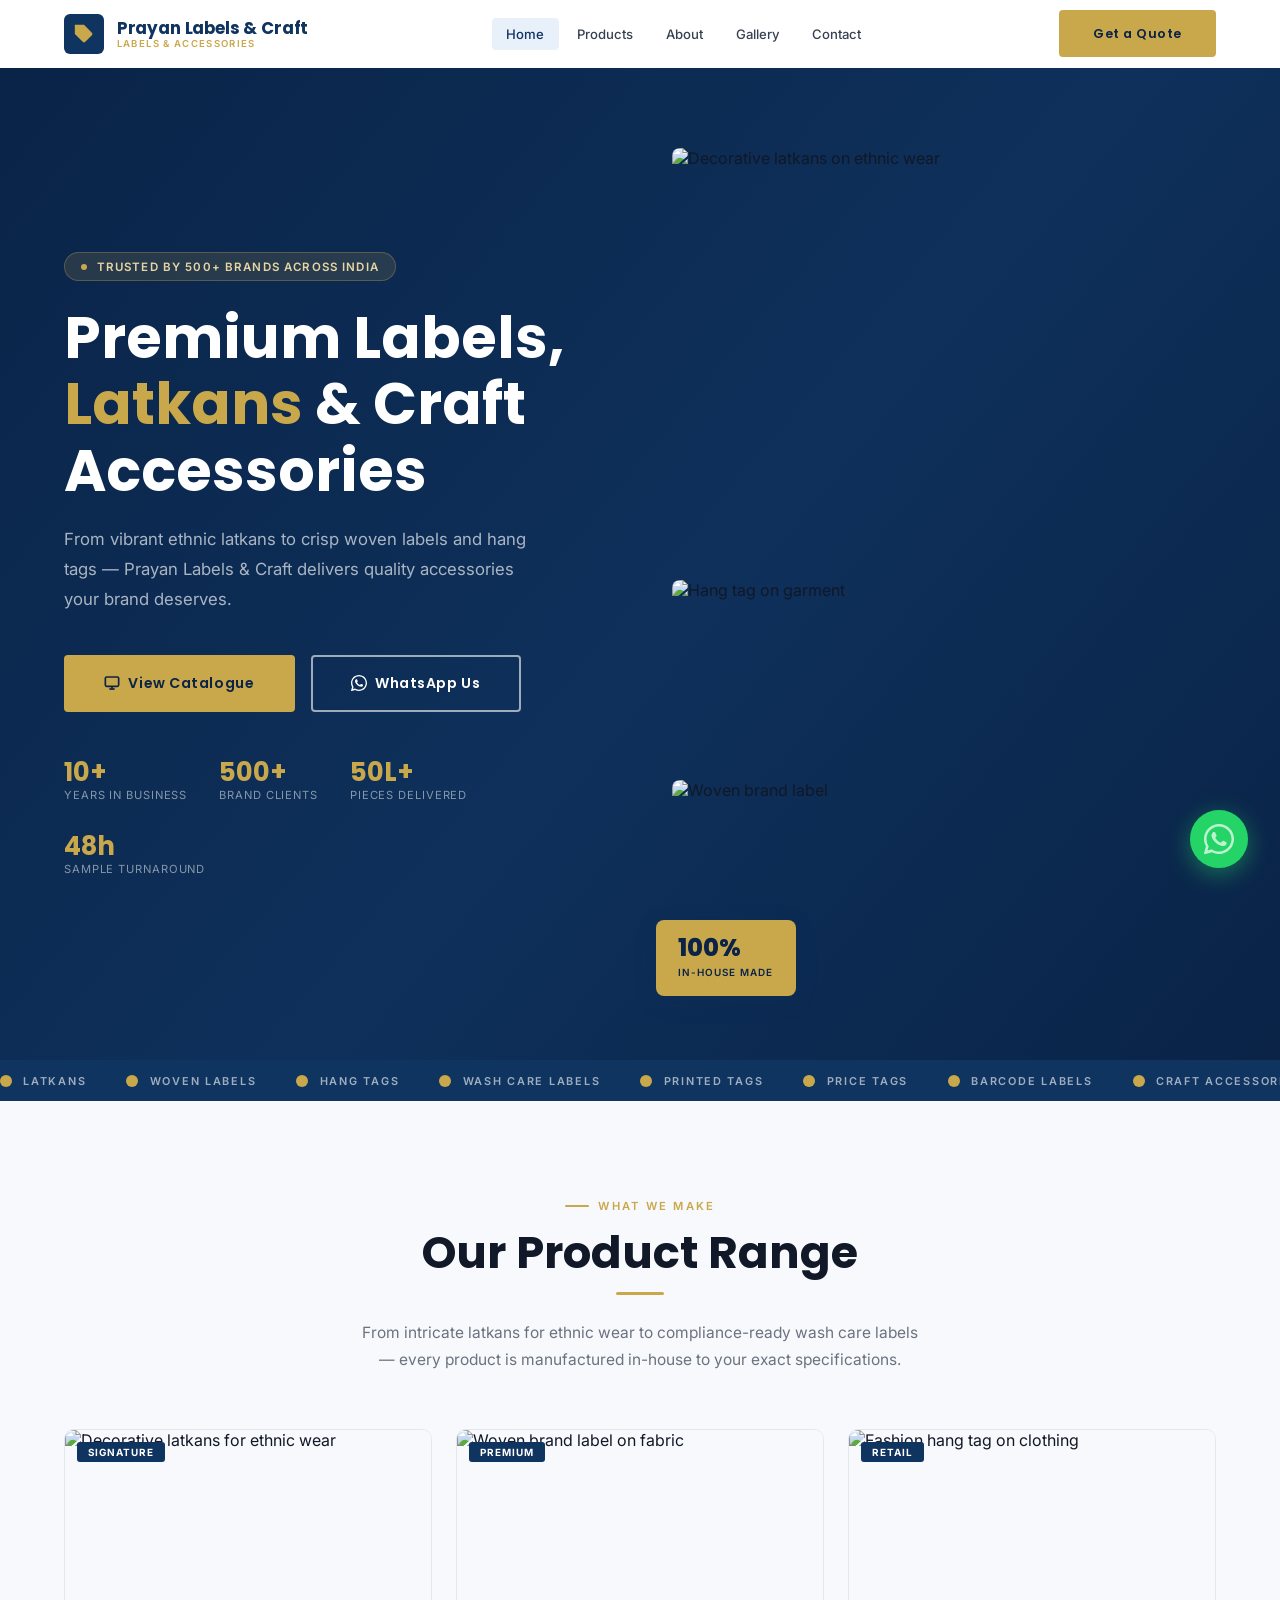
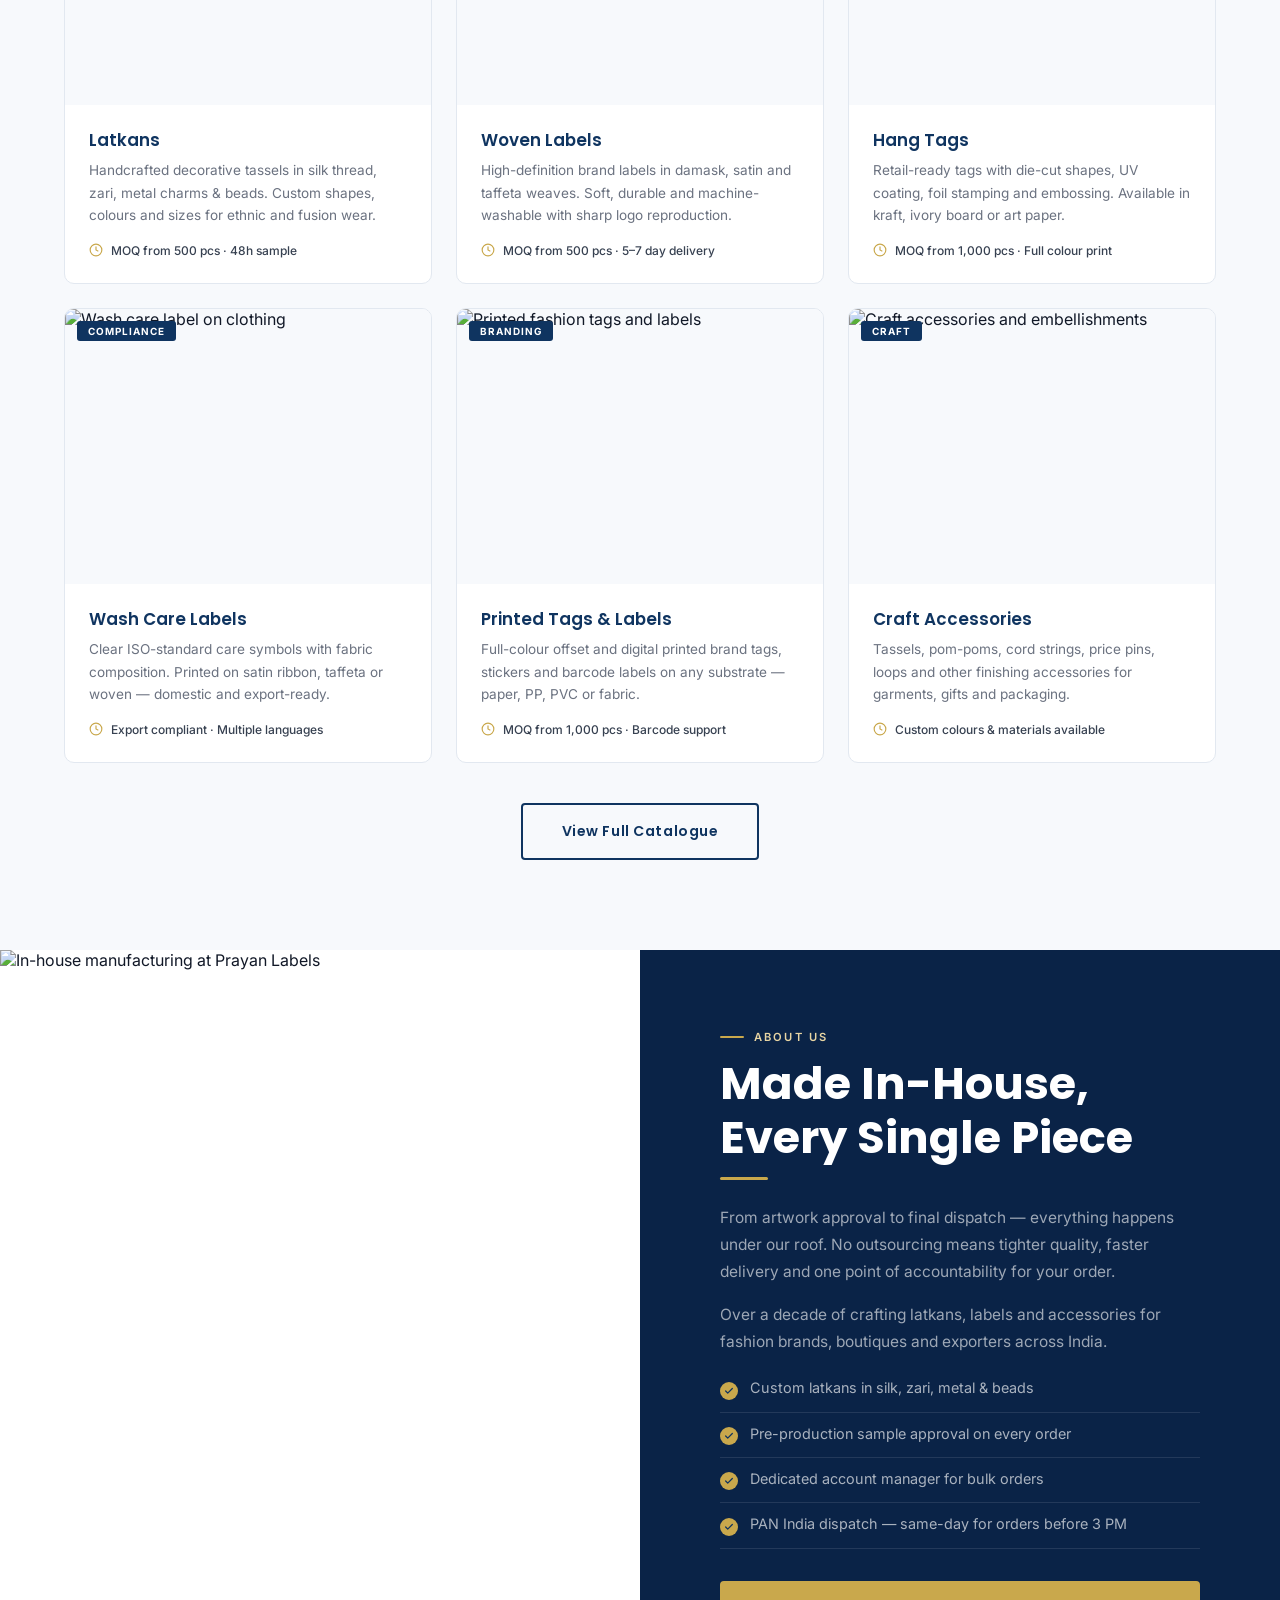
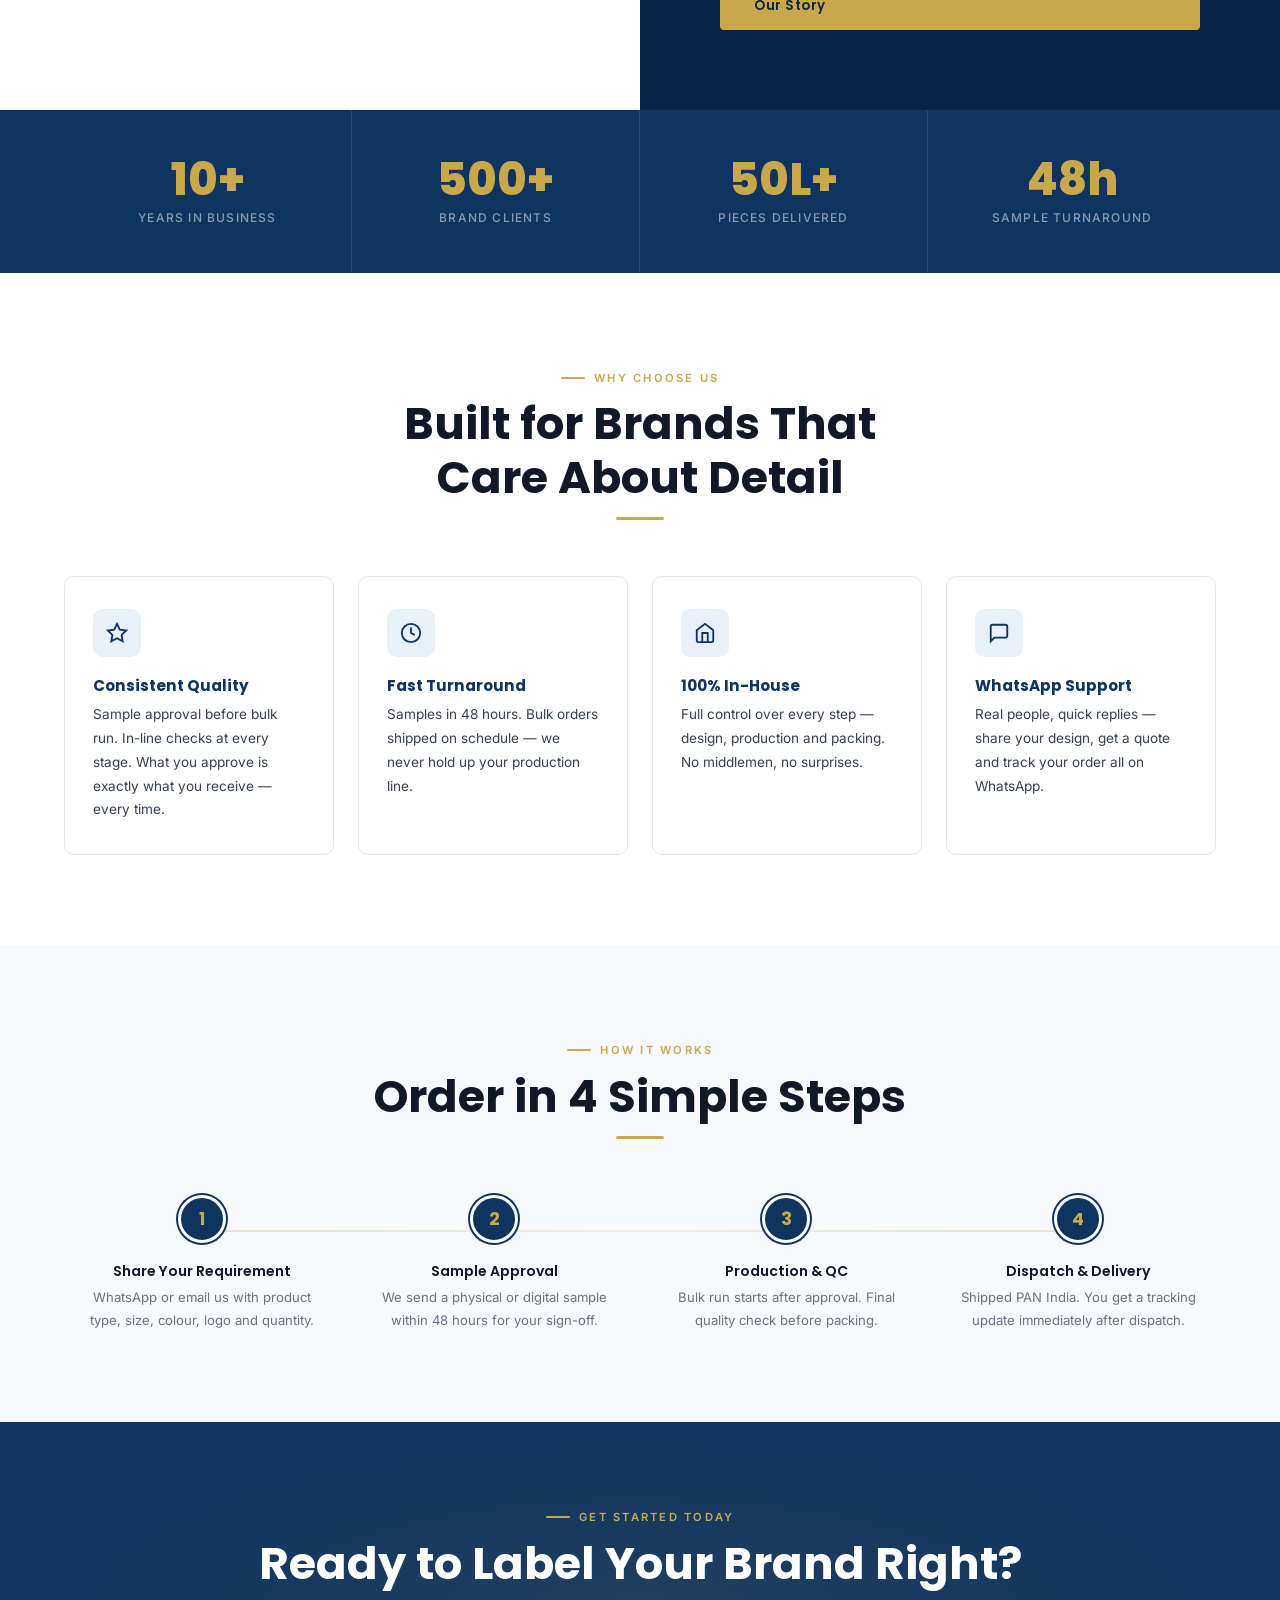
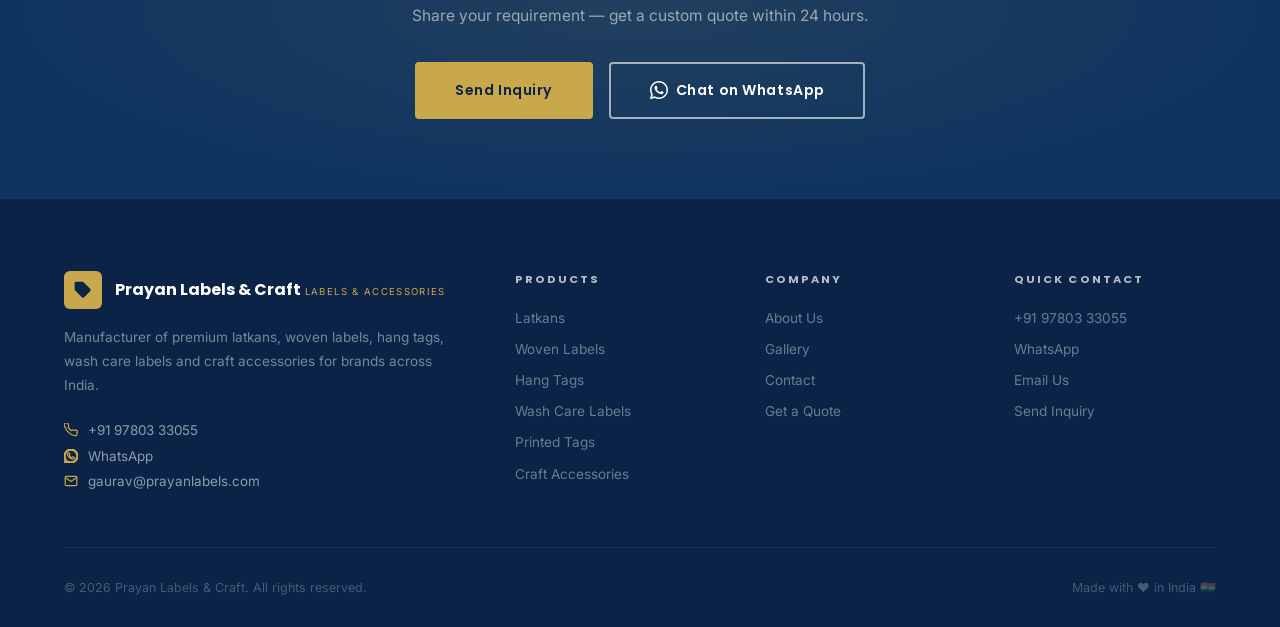
==== commit b498a66b: "fix: update email to gaurav@prayanlabels.com across all pages Co-Authored-By: Claude Sonnet 4.6 <nor" ====
--- a/index.html
+++ b/index.html
@@ -400,9 +400,9 @@
             <svg viewBox="0 0 24 24"><path d="M17.472 14.382c-.297-.149-1.758-.867-2.03-.967-.273-.099-.471-.148-.67.15-.197.297-.767.966-.94 1.164-.173.199-.347.223-.644.075-.297-.15-1.255-.463-2.39-1.475-.883-.788-1.48-1.761-1.653-2.059-.173-.297-.018-.458.13-.606.134-.133.298-.347.446-.52.149-.174.198-.298.298-.497.099-.198.05-.371-.025-.52-.075-.149-.669-1.612-.916-2.207-.242-.579-.487-.5-.669-.51-.173-.008-.371-.01-.57-.01-.198 0-.52.074-.792.372-.272.297-1.04 1.016-1.04 2.479 0 1.462 1.065 2.875 1.213 3.074.149.198 2.096 3.2 5.077 4.487.709.306 1.262.489 1.694.625.712.227 1.36.195 1.871.118.571-.085 1.758-.719 2.006-1.413.248-.694.248-1.289.173-1.413-.074-.124-.272-.198-.57-.347z"/><path d="M12 0C5.373 0 0 5.373 0 12c0 2.123.554 4.112 1.525 5.84L.057 23.486a.5.5 0 00.614.614l5.644-1.468A11.953 11.953 0 0012 24c6.627 0 12-5.373 12-12S18.627 0 12 0zm0 22c-1.96 0-3.803-.537-5.38-1.47l-.386-.232-3.35.871.871-3.35-.232-.386A9.96 9.96 0 012 12C2 6.477 6.477 2 12 2s10 4.477 10 10-4.477 10-10 10z"/></svg>
             WhatsApp
           </a>
-          <a href="mailto:info@prayanlabels.com">
+          <a href="mailto:gaurav@prayanlabels.com">
             <svg viewBox="0 0 24 24"><path d="M4 4h16c1.1 0 2 .9 2 2v12c0 1.1-.9 2-2 2H4c-1.1 0-2-.9-2-2V6c0-1.1.9-2 2-2z"/><polyline points="22,6 12,13 2,6"/></svg>
-            info@prayanlabels.com
+            gaurav@prayanlabels.com
           </a>
         </div>
       </div>
@@ -431,7 +431,7 @@
         <ul>
           <li><a href="tel:+919780333055">+91 97803 33055</a></li>
           <li><a href="https://wa.me/919780333055" target="_blank" rel="noopener">WhatsApp</a></li>
-          <li><a href="mailto:info@prayanlabels.com">Email Us</a></li>
+          <li><a href="mailto:gaurav@prayanlabels.com">Email Us</a></li>
           <li><a href="contact.html">Send Inquiry</a></li>
         </ul>
       </div>
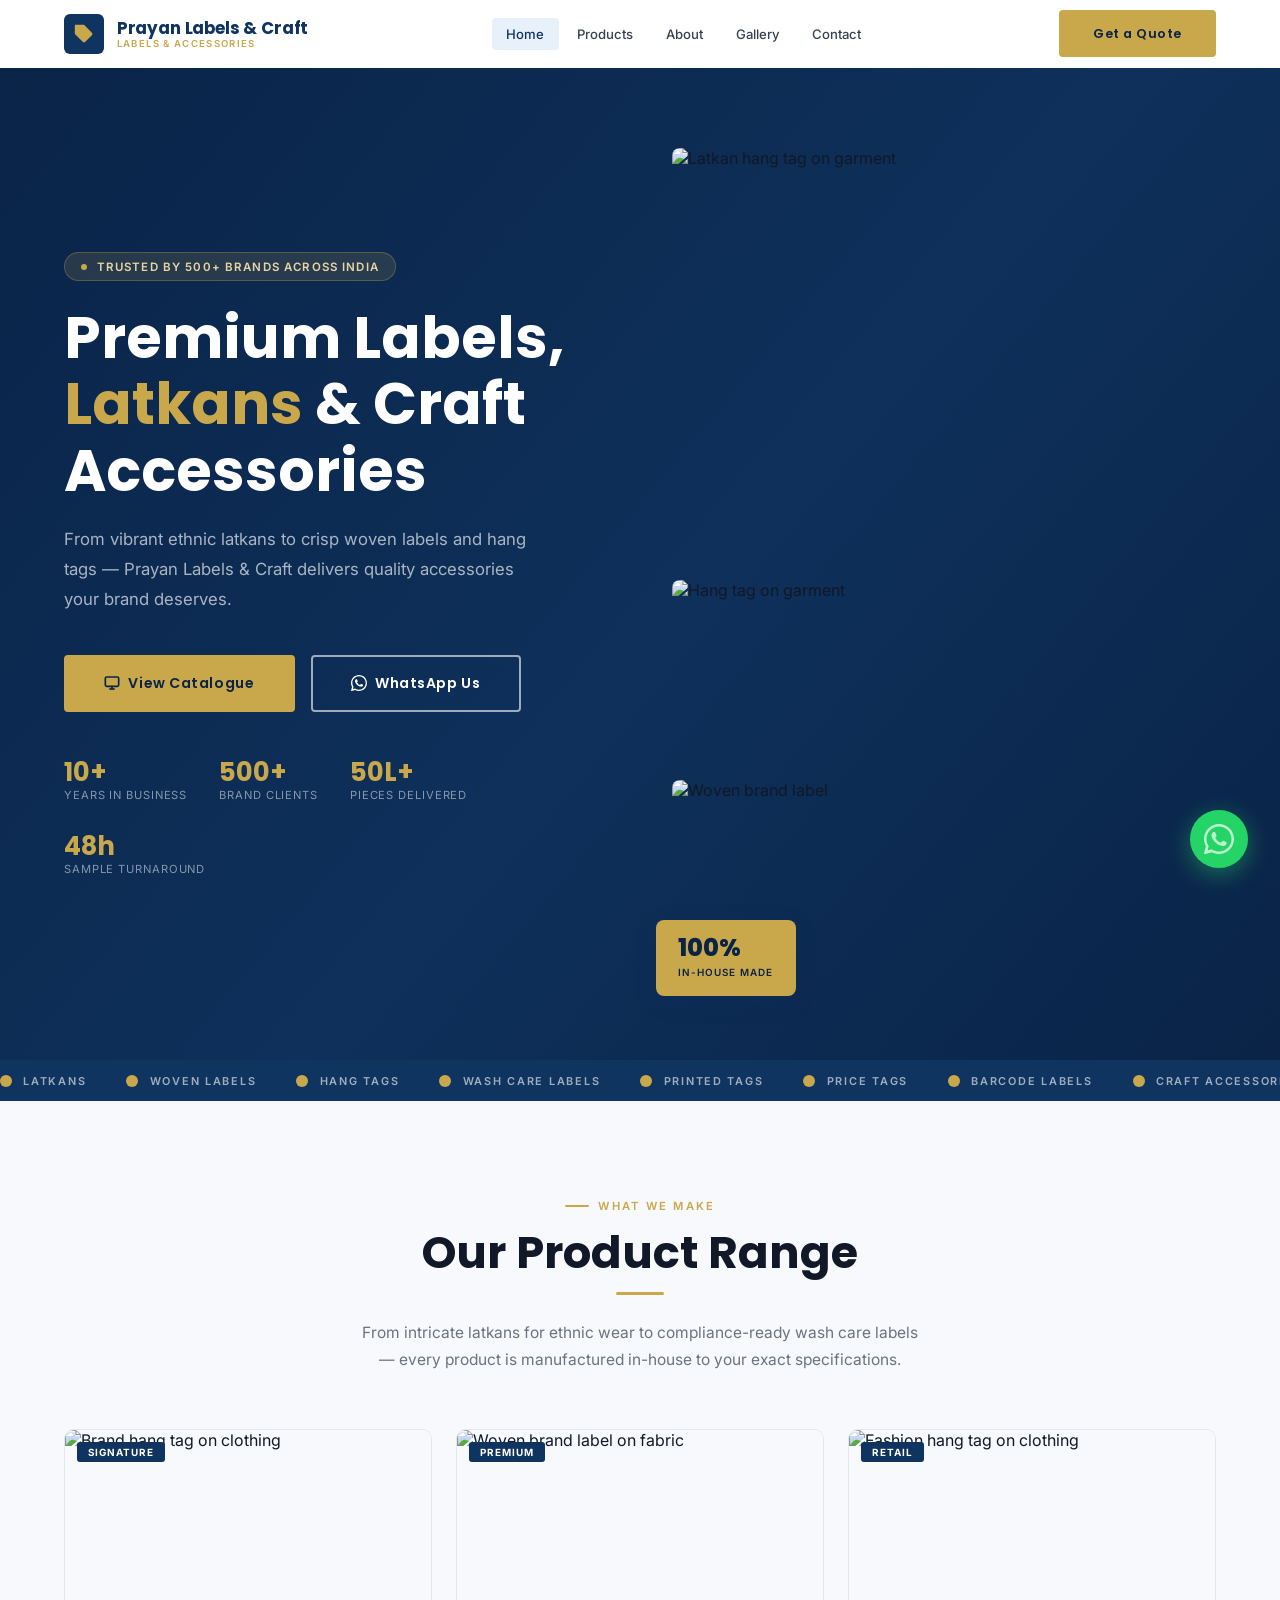
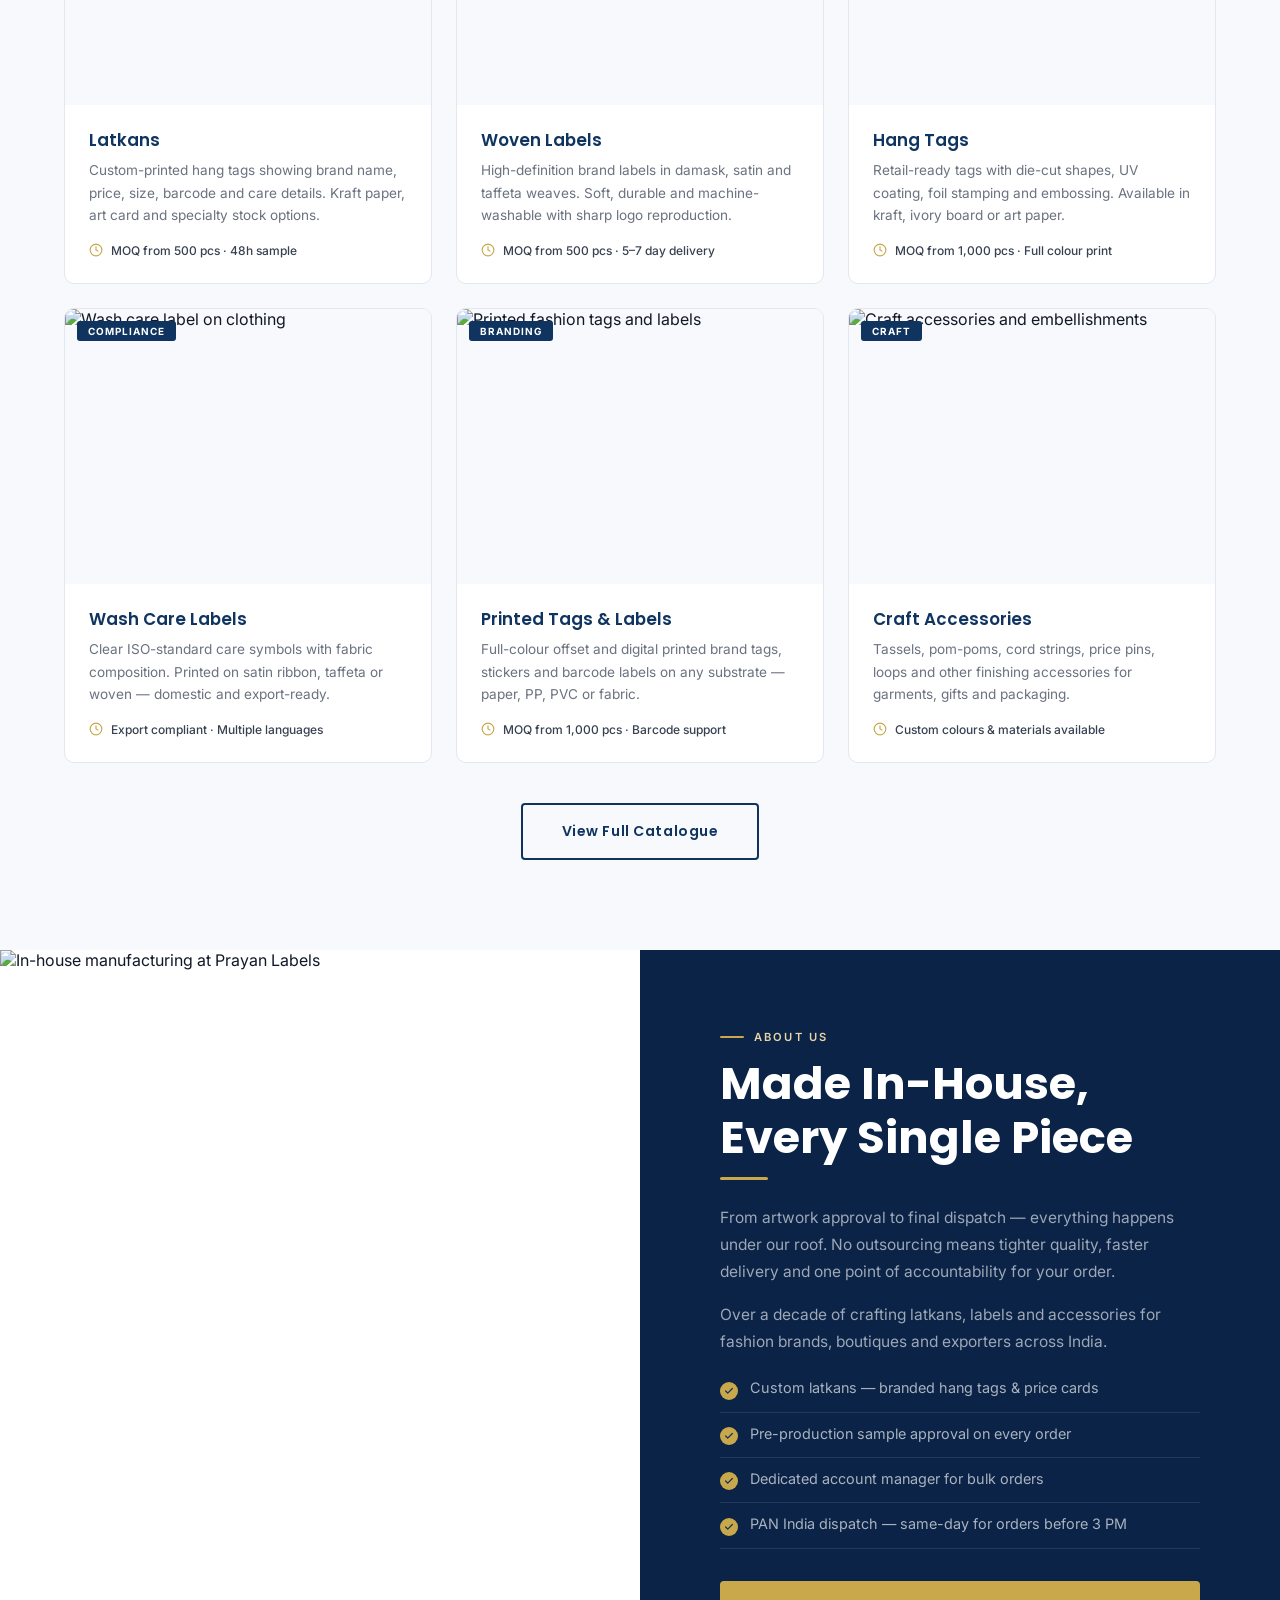
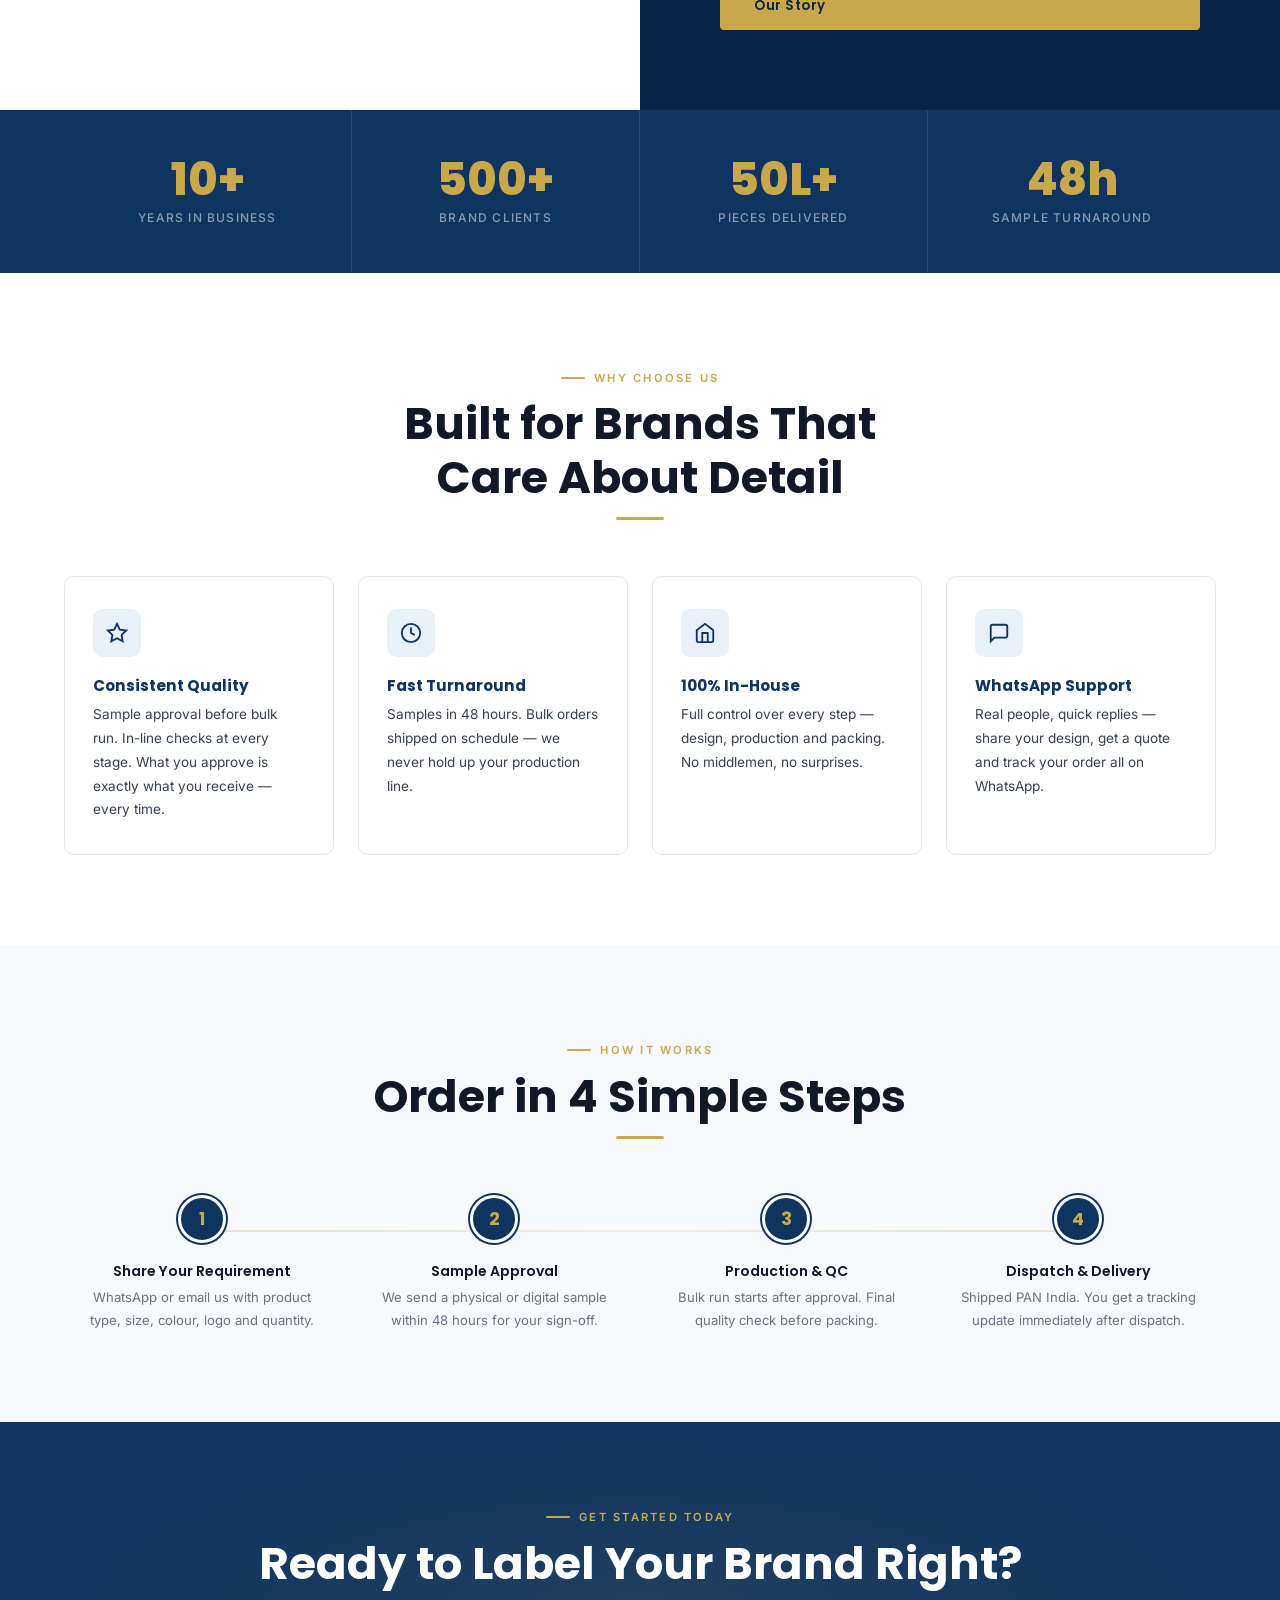
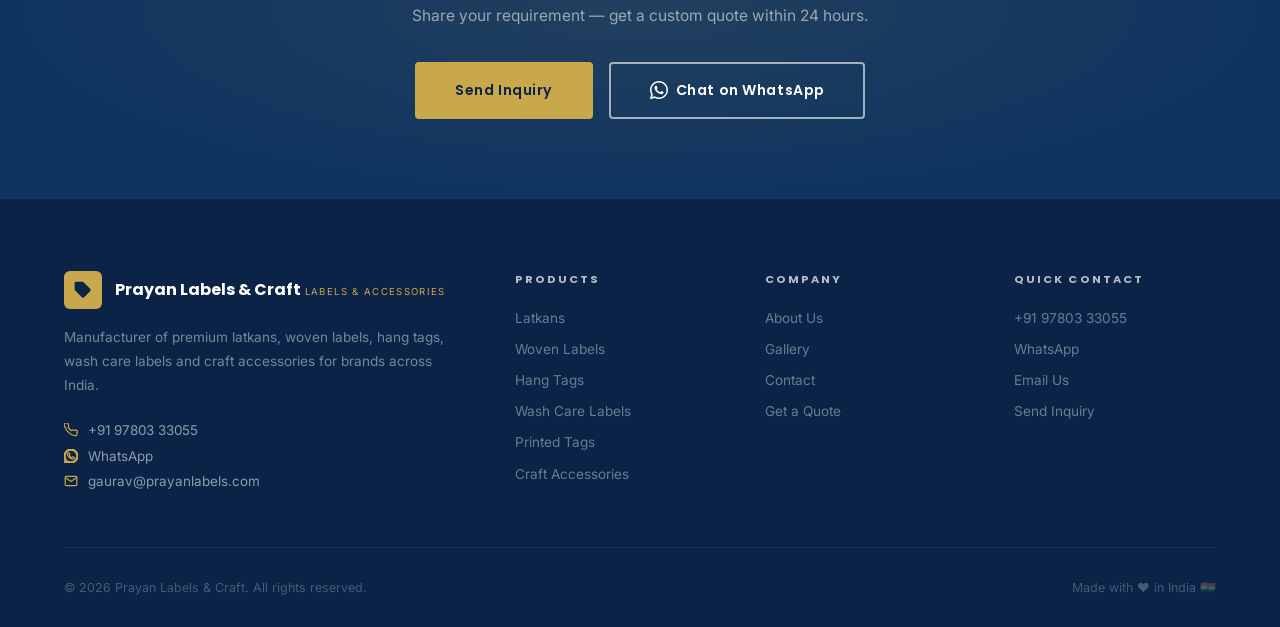
==== commit 0c59c0bb: "fix: replace all latkan tassel images with actual hang tag photos + update descriptions - Replace de" ====
--- a/index.html
+++ b/index.html
@@ -3,10 +3,109 @@
 <head>
   <meta charset="UTF-8" />
   <meta name="viewport" content="width=device-width, initial-scale=1.0" />
-  <meta name="description" content="Prayan Labels & Craft — Manufacturer of latkans, woven labels, hang tags, wash care labels and craft accessories for brands across India. Custom orders, fast turnaround." />
-  <title>Prayan Labels & Craft | Latkans, Labels & Accessories</title>
+  <meta name="description" content="Prayan Labels & Craft manufactures latkans, woven labels, hang tags, wash care labels & craft accessories in Ludhiana, India. Custom orders accepted. PAN India delivery." />
+  <meta name="keywords" content="latkan manufacturer, latkan manufacturer Ludhiana, woven label manufacturer India, hang tag manufacturer, wash care label manufacturer, garment label manufacturer Punjab, custom latkan, label manufacturer Ludhiana India" />
+  <meta name="author" content="Prayan Labels &amp; Craft" />
+  <meta name="robots" content="index, follow" />
+  <title>Latkan Manufacturer Ludhiana | Prayan Labels & Craft — Labels & Accessories</title>
+  <link rel="canonical" href="https://prayanlabels.com/" />
+  <!-- Open Graph -->
+  <meta property="og:type" content="website" />
+  <meta property="og:site_name" content="Prayan Labels &amp; Craft" />
+  <meta property="og:title" content="Latkan & Label Manufacturer | Prayan Labels & Craft, Ludhiana" />
+  <meta property="og:description" content="Manufacturer of latkans, woven labels, hang tags & wash care labels in Ludhiana. Custom orders, fast turnaround, PAN India delivery." />
+  <meta property="og:url" content="https://prayanlabels.com/" />
+  <meta property="og:image" content="https://images.unsplash.com/photo-1698934219783-3c002a192aab?auto=format&fit=crop&w=1200&h=630&q=85" />
+  <meta property="og:image:width" content="1200" />
+  <meta property="og:image:height" content="630" />
+  <meta property="og:locale" content="en_IN" />
+  <!-- Twitter Card -->
+  <meta name="twitter:card" content="summary_large_image" />
+  <meta name="twitter:title" content="Latkan & Label Manufacturer | Prayan Labels & Craft, Ludhiana" />
+  <meta name="twitter:description" content="Manufacturer of latkans, woven labels, hang tags & wash care labels in Ludhiana. Custom orders, fast turnaround, PAN India delivery." />
+  <meta name="twitter:image" content="https://images.unsplash.com/photo-1698934219783-3c002a192aab?auto=format&fit=crop&w=1200&h=630&q=85" />
+  <!-- Icons & manifest -->
+  <link rel="icon" href="data:image/svg+xml,<svg xmlns='http://www.w3.org/2000/svg' viewBox='0 0 32 32'><rect width='32' height='32' rx='6' fill='%230f3460'/><text y='23' x='7' font-size='18' fill='%23c9a84c' font-family='Georgia' font-weight='bold'>P</text></svg>" />
+  <link rel="manifest" href="site.webmanifest" />
+  <meta name="theme-color" content="#0f3460" />
+  <link rel="preconnect" href="https://fonts.googleapis.com" />
+  <link rel="preconnect" href="https://fonts.gstatic.com" crossorigin />
+  <link rel="preconnect" href="https://images.unsplash.com" />
   <link rel="stylesheet" href="css/style.css" />
-  <link rel="icon" href="data:image/svg+xml,<svg xmlns='http://www.w3.org/2000/svg' viewBox='0 0 32 32'><rect width='32' height='32' rx='6' fill='%230f3460'/><text y='23' x='7' font-size='18' fill='%23c9a84c' font-family='Georgia' font-weight='bold'>P</text></svg>" />
+  <!-- Structured data -->
+  <script type="application/ld+json">
+{
+  "@context": "https://schema.org",
+  "@graph": [
+  {
+    "@type": "LocalBusiness",
+    "@id": "https://prayanlabels.com/#business",
+    "name": "Prayan Labels & Craft",
+    "description": "Manufacturer of latkans, woven labels, hang tags, wash care labels and craft accessories in Ludhiana, India.",
+    "url": "https://prayanlabels.com",
+    "telephone": "+919780333055",
+    "email": "gaurav@prayanlabels.com",
+    "address": {
+      "@type": "PostalAddress",
+      "streetAddress": "New Heera Nagar, Kakowal Road",
+      "addressLocality": "Ludhiana",
+      "addressRegion": "Punjab",
+      "postalCode": "141008",
+      "addressCountry": "IN"
+    },
+    "geo": {
+      "@type": "GeoCoordinates",
+      "latitude": 30.9010,
+      "longitude": 75.8573
+    },
+    "image": "https://images.unsplash.com/photo-1698934219783-3c002a192aab?auto=format&fit=crop&w=1200&q=80",
+    "priceRange": "₹₹",
+    "openingHoursSpecification": {
+      "@type": "OpeningHoursSpecification",
+      "dayOfWeek": ["Monday","Tuesday","Wednesday","Thursday","Friday","Saturday"],
+      "opens": "09:00",
+      "closes": "18:00"
+    },
+    "contactPoint": {
+      "@type": "ContactPoint",
+      "telephone": "+919780333055",
+      "contactType": "sales",
+      "availableLanguage": ["English","Hindi","Punjabi"]
+    },
+    "hasOfferCatalog": {
+      "@type": "OfferCatalog",
+      "name": "Label & Accessory Products",
+      "itemListElement": [
+        {"@type":"Offer","itemOffered":{"@type":"Product","name":"Latkans","description":"Custom hang tags — branded price and information cards attached to garments"}},
+        {"@type":"Offer","itemOffered":{"@type":"Product","name":"Woven Labels","description":"Custom woven brand labels in damask, satin and taffeta weaves"}},
+        {"@type":"Offer","itemOffered":{"@type":"Product","name":"Hang Tags","description":"Custom printed hang tags for garments and apparel brands"}},
+        {"@type":"Offer","itemOffered":{"@type":"Product","name":"Wash Care Labels","description":"Woven and printed care instruction labels for garments"}},
+        {"@type":"Offer","itemOffered":{"@type":"Product","name":"Printed Tags","description":"Barcode labels, price tags and printed paper tags"}},
+        {"@type":"Offer","itemOffered":{"@type":"Product","name":"Craft Accessories","description":"Tassels, cord strings, price pins and craft embellishments"}}
+      ]
+    },
+    "sameAs": ["https://wa.me/919780333055"]
+  },
+  {
+    "@type": "WebSite",
+    "@id": "https://prayanlabels.com/#website",
+    "url": "https://prayanlabels.com",
+    "name": "Prayan Labels & Craft",
+    "description": "Manufacturer of latkans, woven labels, hang tags and craft accessories in Ludhiana, India",
+    "publisher": {"@id": "https://prayanlabels.com/#business"},
+    "inLanguage": "en-IN"
+  },
+  {
+    "@type": "WebPage",
+    "@id": "https://prayanlabels.com/#webpage",
+    "url": "https://prayanlabels.com/",
+    "name": "Latkan Manufacturer Ludhiana | Prayan Labels & Craft",
+    "isPartOf": {"@id": "https://prayanlabels.com/#website"},
+    "about": {"@id": "https://prayanlabels.com/#business"}
+  }
+  ]
+}
+  </script>
 </head>
 <body>
 
@@ -46,7 +145,7 @@
 
 <!-- ===== HERO ===== -->
 <section class="hero">
-  <div class="hero__bg" style="background-image:url('https://images.unsplash.com/photo-1558769132-cb1aea458c5e?auto=format&fit=crop&w=1920&q=80');"></div>
+  <div class="hero__bg" style="background-image:url('https://images.unsplash.com/photo-1765484253358-70f69979d307?auto=format&fit=crop&w=1920&q=80');"></div>
   <div class="hero__overlay"></div>
   <div class="hero__inner">
     <div class="hero__left">
@@ -90,13 +189,13 @@
     </div>
     <div class="hero__img-wrap">
       <div class="hero__img-main">
-        <img src="https://images.unsplash.com/photo-1610030469983-98e550d6193c?auto=format&fit=crop&w=900&q=80" alt="Decorative latkans on ethnic wear" />
+        <img src="https://images.unsplash.com/photo-1698934219783-3c002a192aab?auto=format&fit=crop&w=900&q=80" alt="Latkan hang tag on garment" />
       </div>
       <div class="hero__img-sm" style="margin-top:0.75rem;">
-        <img src="https://images.unsplash.com/photo-1523381294911-8d3cead13475?auto=format&fit=crop&w=500&q=80" alt="Hang tag on garment" />
+        <img src="https://images.unsplash.com/photo-1689287428416-fc9a4ec873ce?auto=format&fit=crop&w=500&q=80" alt="Hang tag on garment" />
       </div>
       <div class="hero__img-sm">
-        <img src="https://images.unsplash.com/photo-1558618666-fcd25c85cd64?auto=format&fit=crop&w=500&q=80" alt="Woven brand label" />
+        <img src="https://images.unsplash.com/photo-1542272606-fe889704e0f6?auto=format&fit=crop&w=500&q=80" alt="Woven brand label" />
       </div>
       <div class="hero__float-badge">
         <strong>100%</strong>
@@ -144,12 +243,12 @@
 
       <a href="products.html#latkans" class="product-card reveal">
         <div class="product-card__img">
-          <img src="https://images.unsplash.com/photo-1610030469983-98e550d6193c?auto=format&fit=crop&w=700&q=80" alt="Decorative latkans for ethnic wear" loading="lazy" />
+          <img src="https://images.unsplash.com/photo-1698934219783-3c002a192aab?auto=format&fit=crop&w=700&q=80" alt="Brand hang tag on clothing" loading="lazy" />
           <div class="product-card__badge">Signature</div>
         </div>
         <div class="product-card__body">
           <div class="product-card__name">Latkans</div>
-          <p class="product-card__desc">Handcrafted decorative tassels in silk thread, zari, metal charms &amp; beads. Custom shapes, colours and sizes for ethnic and fusion wear.</p>
+          <p class="product-card__desc">Custom-printed hang tags showing brand name, price, size, barcode and care details. Kraft paper, art card and specialty stock options.</p>
           <div class="product-card__meta">
             <svg viewBox="0 0 24 24"><circle cx="12" cy="12" r="10"/><path d="M12 6v6l4 2"/></svg>
             MOQ from 500 pcs · 48h sample
@@ -159,7 +258,7 @@
 
       <a href="products.html#woven" class="product-card reveal reveal-d1">
         <div class="product-card__img">
-          <img src="https://images.unsplash.com/photo-1558618666-fcd25c85cd64?auto=format&fit=crop&w=700&q=80" alt="Woven brand label on fabric" loading="lazy" />
+          <img src="https://images.unsplash.com/photo-1542272606-fe889704e0f6?auto=format&fit=crop&w=700&q=80" alt="Woven brand label on fabric" loading="lazy" />
           <div class="product-card__badge">Premium</div>
         </div>
         <div class="product-card__body">
@@ -174,7 +273,7 @@
 
       <a href="products.html#hangtags" class="product-card reveal reveal-d2">
         <div class="product-card__img">
-          <img src="https://images.unsplash.com/photo-1523381294911-8d3cead13475?auto=format&fit=crop&w=700&q=80" alt="Fashion hang tag on clothing" loading="lazy" />
+          <img src="https://images.unsplash.com/photo-1689287428416-fc9a4ec873ce?auto=format&fit=crop&w=700&q=80" alt="Fashion hang tag on clothing" loading="lazy" />
           <div class="product-card__badge">Retail</div>
         </div>
         <div class="product-card__body">
@@ -189,7 +288,7 @@
 
       <a href="products.html#washcare" class="product-card reveal">
         <div class="product-card__img">
-          <img src="https://images.unsplash.com/photo-1556905055-8f358a7a47b2?auto=format&fit=crop&w=700&q=80" alt="Wash care label on clothing" loading="lazy" />
+          <img src="https://images.unsplash.com/photo-1649738701436-62ec0fc9f455?auto=format&fit=crop&w=700&q=80" alt="Wash care label on clothing" loading="lazy" />
           <div class="product-card__badge">Compliance</div>
         </div>
         <div class="product-card__body">
@@ -204,7 +303,7 @@
 
       <a href="products.html#printed" class="product-card reveal reveal-d1">
         <div class="product-card__img">
-          <img src="https://images.unsplash.com/photo-1445205170230-053b83016050?auto=format&fit=crop&w=700&q=80" alt="Printed fashion tags and labels" loading="lazy" />
+          <img src="https://images.unsplash.com/photo-1731036329820-74e286b68cc6?auto=format&fit=crop&w=700&q=80" alt="Printed fashion tags and labels" loading="lazy" />
           <div class="product-card__badge">Branding</div>
         </div>
         <div class="product-card__body">
@@ -219,7 +318,7 @@
 
       <a href="products.html#craft" class="product-card reveal reveal-d2">
         <div class="product-card__img">
-          <img src="https://images.unsplash.com/photo-1509631179647-0177331693ae?auto=format&fit=crop&w=700&q=80" alt="Craft accessories and embellishments" loading="lazy" />
+          <img src="https://images.unsplash.com/photo-1646282992378-cfb4437b032c?auto=format&fit=crop&w=700&q=80" alt="Craft accessories and embellishments" loading="lazy" />
           <div class="product-card__badge">Craft</div>
         </div>
         <div class="product-card__body">
@@ -242,7 +341,7 @@
 <!-- ===== ABOUT SPLIT ===== -->
 <div class="split">
   <div class="split__img">
-    <img src="https://images.unsplash.com/photo-1604176354204-9268737fd5b7?auto=format&fit=crop&w=900&q=80" alt="In-house manufacturing at Prayan Labels" loading="lazy" />
+    <img src="https://images.unsplash.com/photo-1764298493187-3ad7a76e95d8?auto=format&fit=crop&w=900&q=80" alt="In-house manufacturing at Prayan Labels" loading="lazy" />
   </div>
   <div class="split__body split__body--navy">
     <span class="eyebrow" style="color:var(--gold-light);">About Us</span>
@@ -251,7 +350,7 @@
     <p>From artwork approval to final dispatch — everything happens under our roof. No outsourcing means tighter quality, faster delivery and one point of accountability for your order.</p>
     <p style="margin-top:1rem;">Over a decade of crafting latkans, labels and accessories for fashion brands, boutiques and exporters across India.</p>
     <ul class="value-list value-list--light" style="margin-top:1.5rem;">
-      <li>Custom latkans in silk, zari, metal &amp; beads</li>
+      <li>Custom latkans — branded hang tags &amp; price cards</li>
       <li>Pre-production sample approval on every order</li>
       <li>Dedicated account manager for bulk orders</li>
       <li>PAN India dispatch — same-day for orders before 3 PM</li>
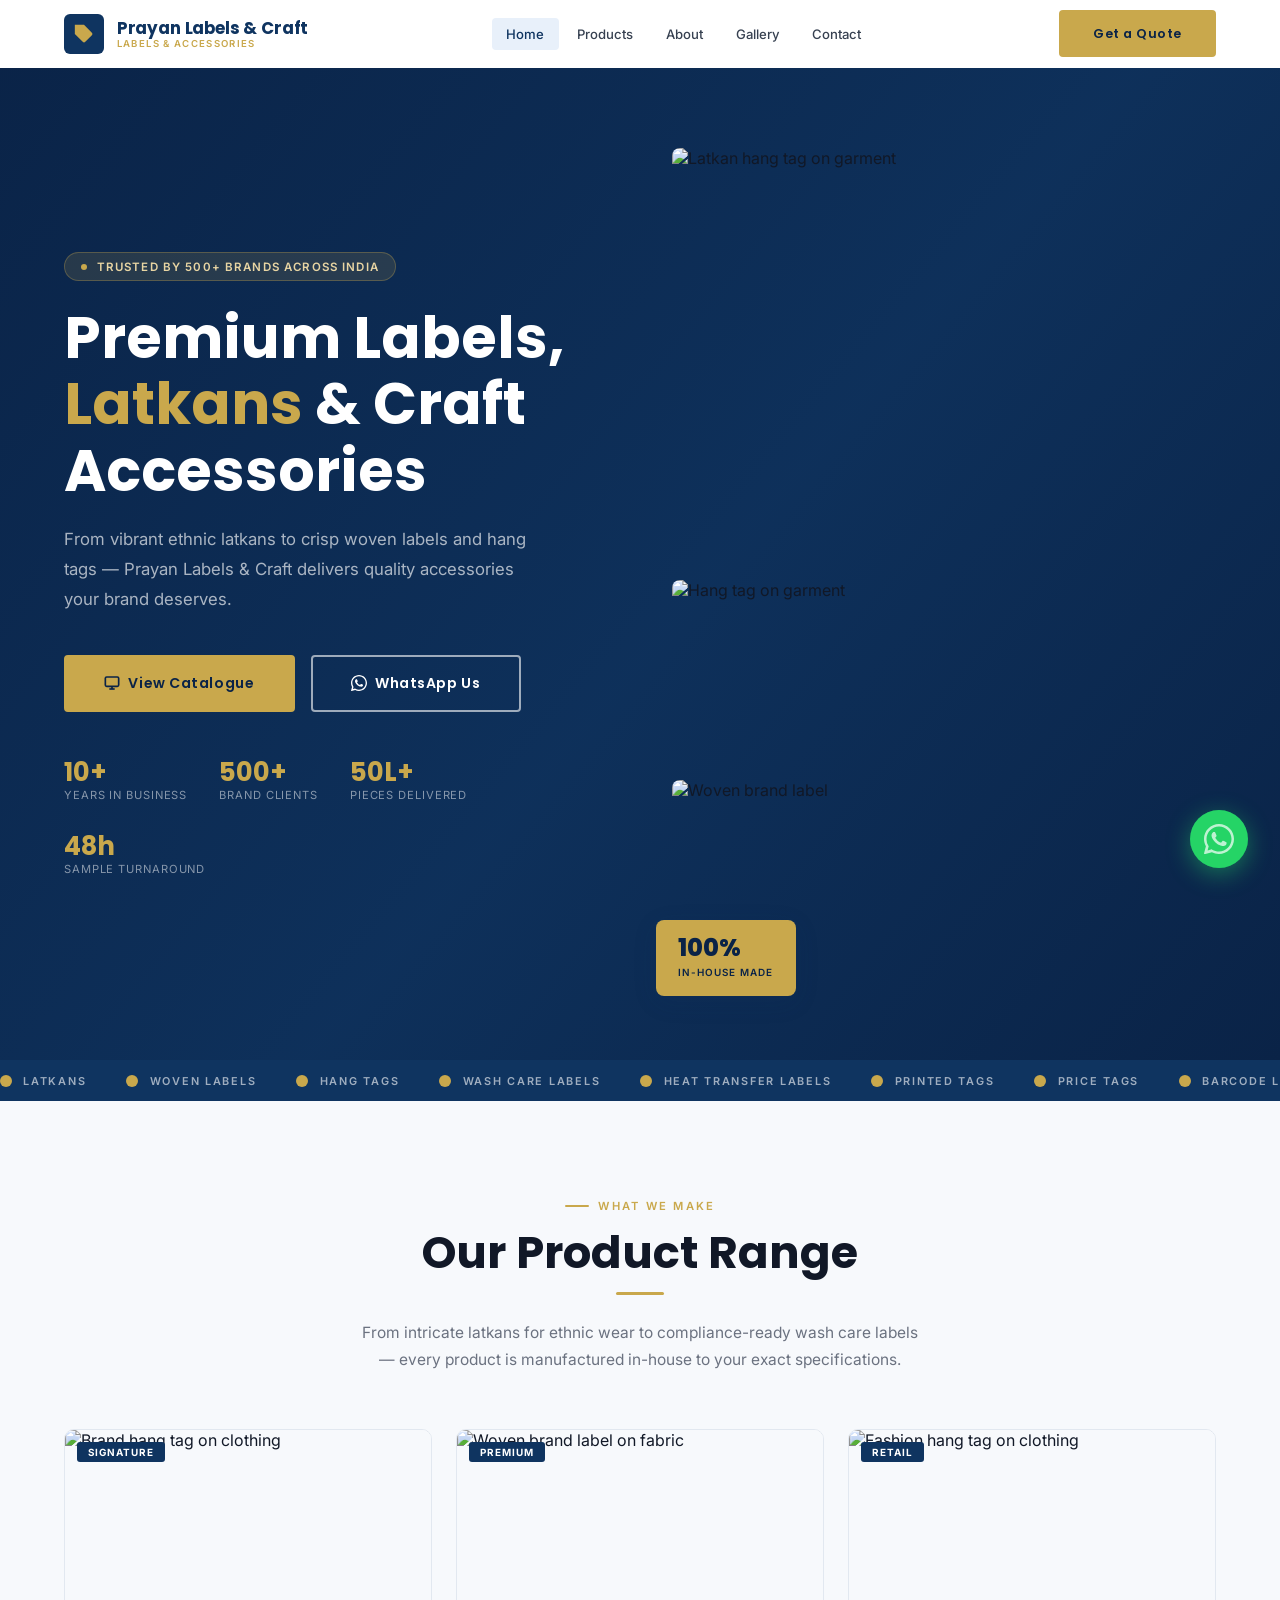
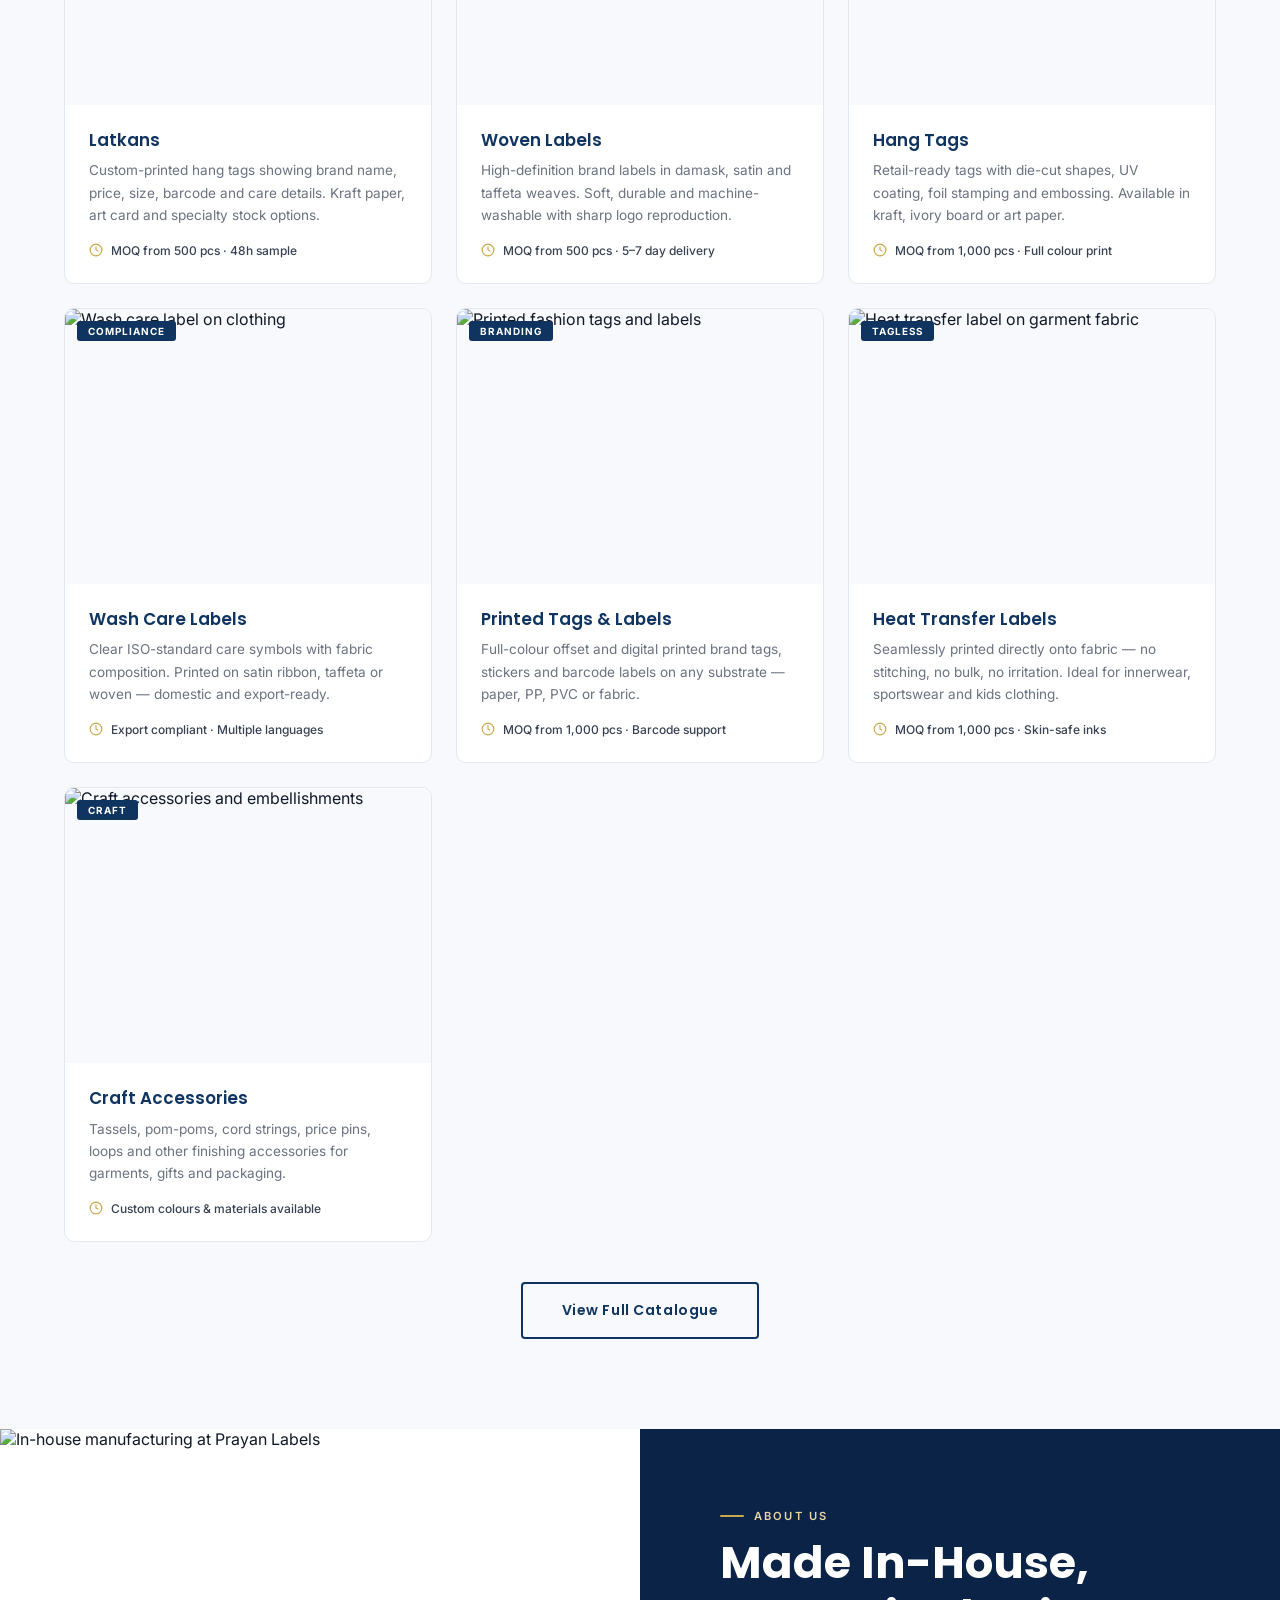
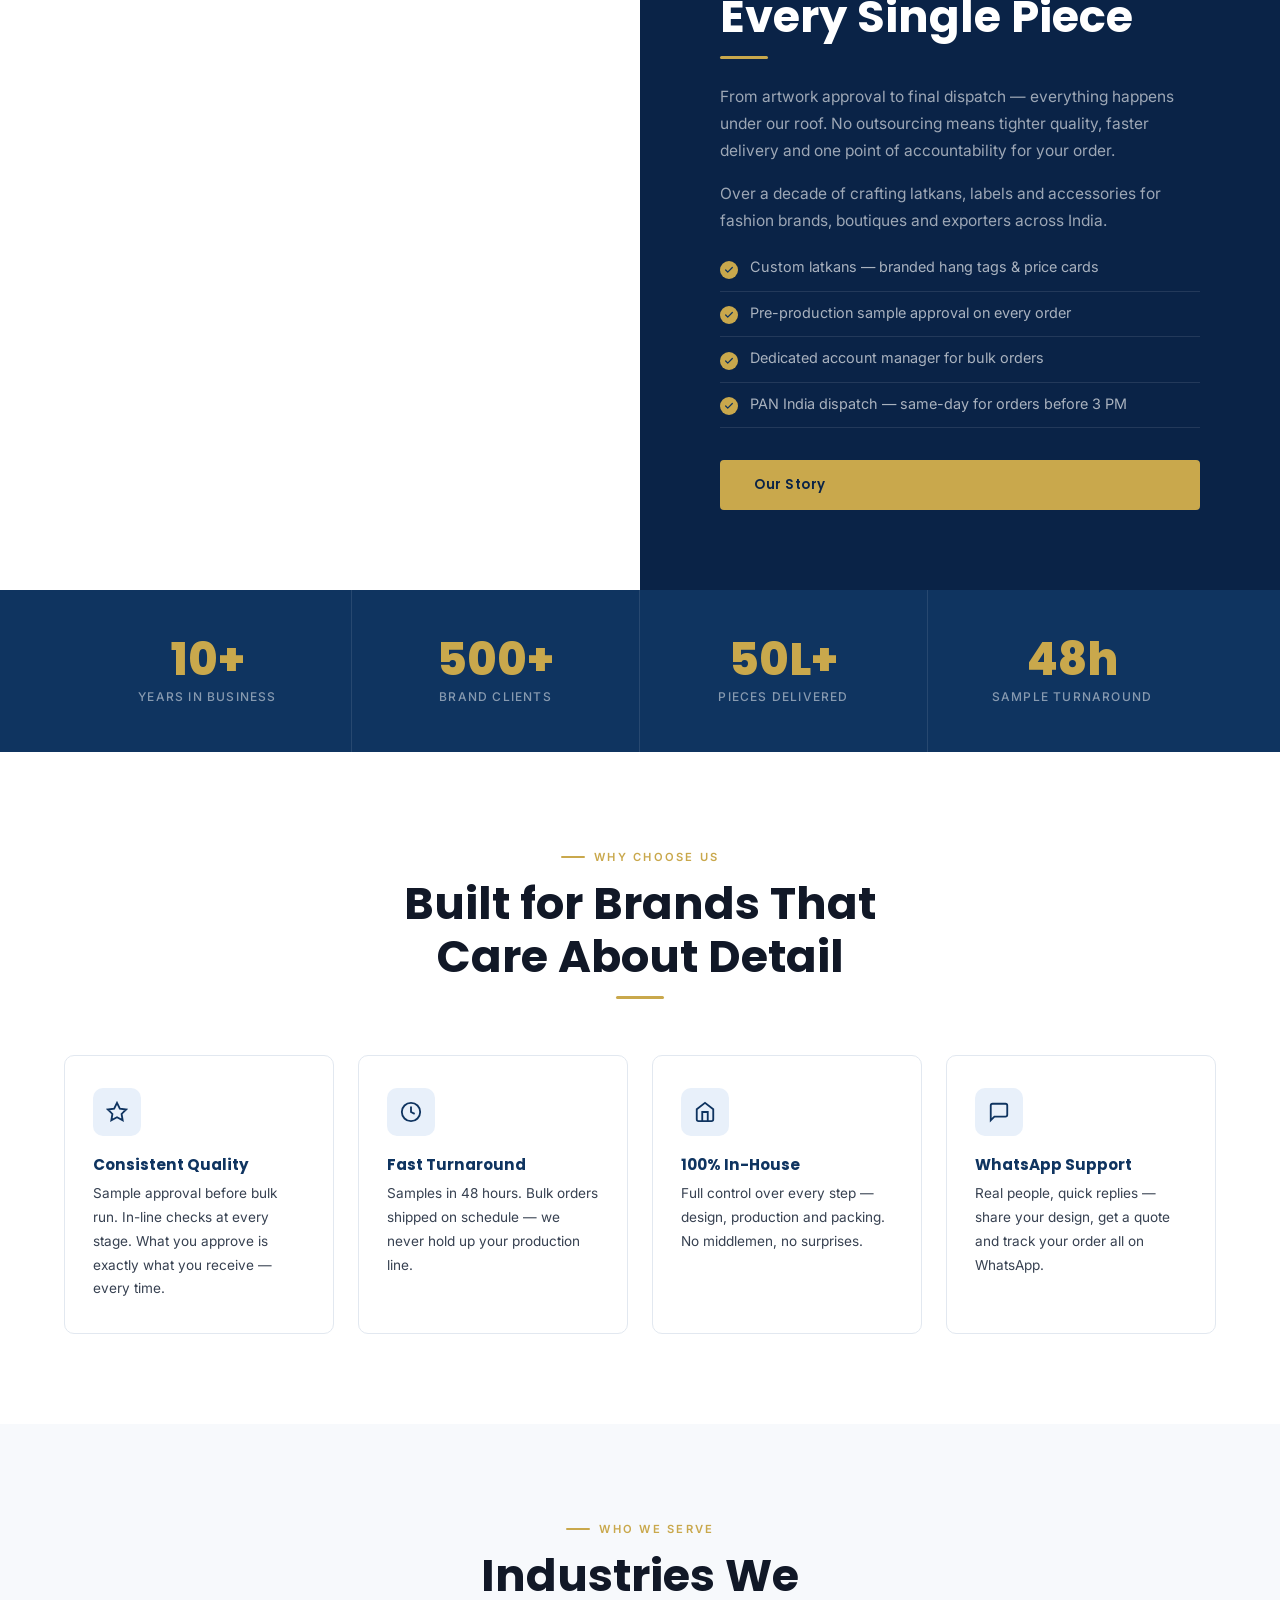
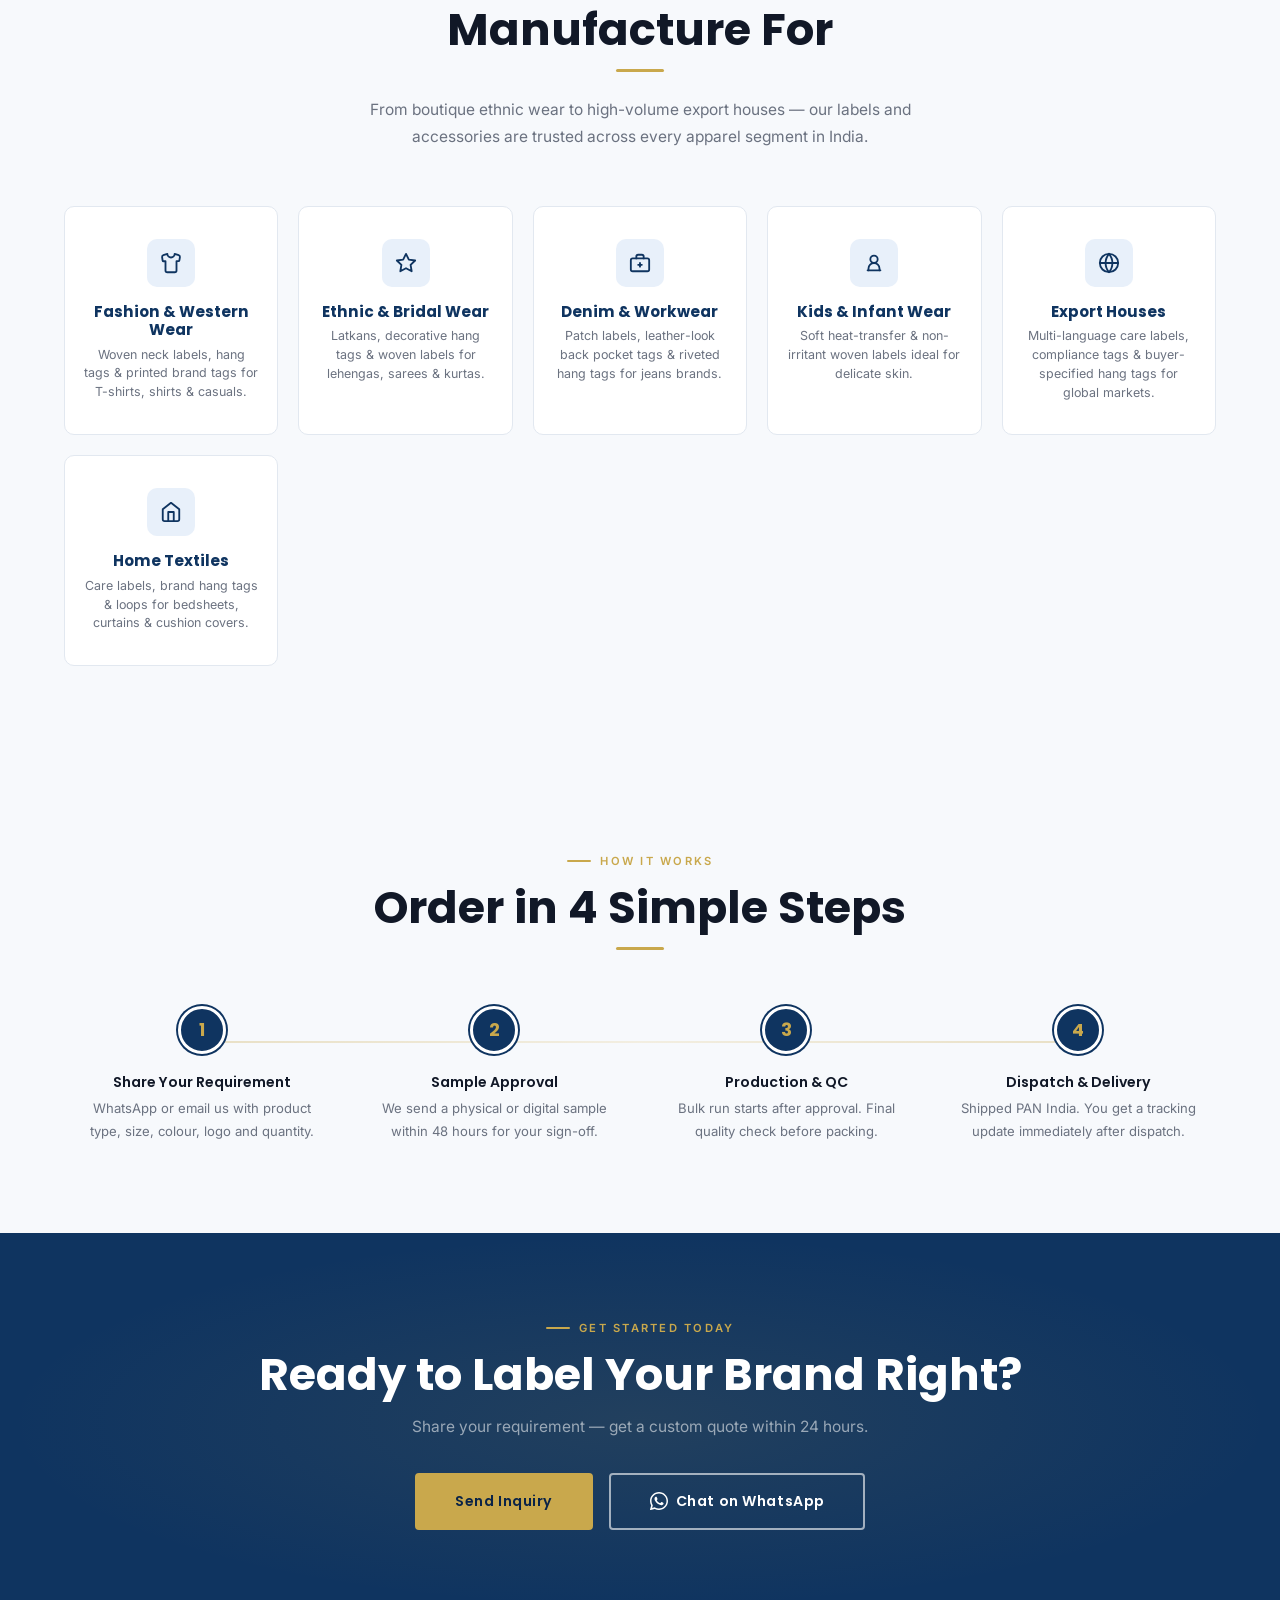
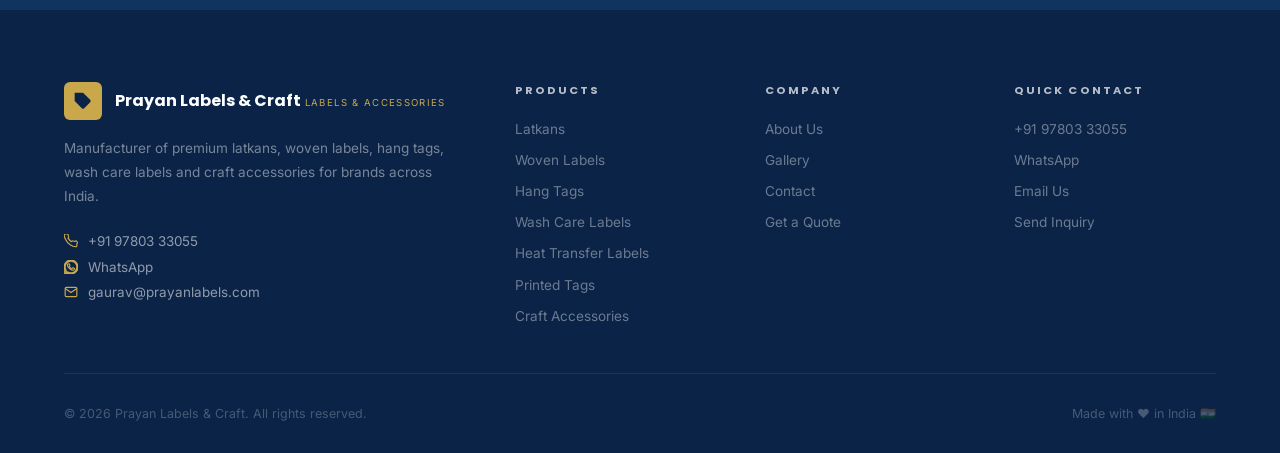
==== commit 5fc341e6: "feat: add fold types guide, heat transfer labels, industries section Content improvements inspired b" ====
--- a/index.html
+++ b/index.html
@@ -81,6 +81,7 @@
         {"@type":"Offer","itemOffered":{"@type":"Product","name":"Hang Tags","description":"Custom printed hang tags for garments and apparel brands"}},
         {"@type":"Offer","itemOffered":{"@type":"Product","name":"Wash Care Labels","description":"Woven and printed care instruction labels for garments"}},
         {"@type":"Offer","itemOffered":{"@type":"Product","name":"Printed Tags","description":"Barcode labels, price tags and printed paper tags"}},
+        {"@type":"Offer","itemOffered":{"@type":"Product","name":"Heat Transfer Labels","description":"Tagless labels applied with heat and pressure — soft, washproof, ideal for innerwear and sportswear"}},
         {"@type":"Offer","itemOffered":{"@type":"Product","name":"Craft Accessories","description":"Tassels, cord strings, price pins and craft embellishments"}}
       ]
     },
@@ -212,21 +213,25 @@
     <span class="marquee-item"><svg viewBox="0 0 8 8"><circle cx="4" cy="4" r="4"/></svg>Woven Labels</span>
     <span class="marquee-item"><svg viewBox="0 0 8 8"><circle cx="4" cy="4" r="4"/></svg>Hang Tags</span>
     <span class="marquee-item"><svg viewBox="0 0 8 8"><circle cx="4" cy="4" r="4"/></svg>Wash Care Labels</span>
+    <span class="marquee-item"><svg viewBox="0 0 8 8"><circle cx="4" cy="4" r="4"/></svg>Heat Transfer Labels</span>
     <span class="marquee-item"><svg viewBox="0 0 8 8"><circle cx="4" cy="4" r="4"/></svg>Printed Tags</span>
     <span class="marquee-item"><svg viewBox="0 0 8 8"><circle cx="4" cy="4" r="4"/></svg>Price Tags</span>
     <span class="marquee-item"><svg viewBox="0 0 8 8"><circle cx="4" cy="4" r="4"/></svg>Barcode Labels</span>
     <span class="marquee-item"><svg viewBox="0 0 8 8"><circle cx="4" cy="4" r="4"/></svg>Craft Accessories</span>
-    <span class="marquee-item"><svg viewBox="0 0 8 8"><circle cx="4" cy="4" r="4"/></svg>Custom Packaging</span>
+    <span class="marquee-item"><svg viewBox="0 0 8 8"><circle cx="4" cy="4" r="4"/></svg>Loop Labels</span>
+    <span class="marquee-item"><svg viewBox="0 0 8 8"><circle cx="4" cy="4" r="4"/></svg>Woven Patches</span>
     <!-- duplicate for seamless loop -->
     <span class="marquee-item"><svg viewBox="0 0 8 8"><circle cx="4" cy="4" r="4"/></svg>Latkans</span>
     <span class="marquee-item"><svg viewBox="0 0 8 8"><circle cx="4" cy="4" r="4"/></svg>Woven Labels</span>
     <span class="marquee-item"><svg viewBox="0 0 8 8"><circle cx="4" cy="4" r="4"/></svg>Hang Tags</span>
     <span class="marquee-item"><svg viewBox="0 0 8 8"><circle cx="4" cy="4" r="4"/></svg>Wash Care Labels</span>
+    <span class="marquee-item"><svg viewBox="0 0 8 8"><circle cx="4" cy="4" r="4"/></svg>Heat Transfer Labels</span>
     <span class="marquee-item"><svg viewBox="0 0 8 8"><circle cx="4" cy="4" r="4"/></svg>Printed Tags</span>
     <span class="marquee-item"><svg viewBox="0 0 8 8"><circle cx="4" cy="4" r="4"/></svg>Price Tags</span>
     <span class="marquee-item"><svg viewBox="0 0 8 8"><circle cx="4" cy="4" r="4"/></svg>Barcode Labels</span>
     <span class="marquee-item"><svg viewBox="0 0 8 8"><circle cx="4" cy="4" r="4"/></svg>Craft Accessories</span>
-    <span class="marquee-item"><svg viewBox="0 0 8 8"><circle cx="4" cy="4" r="4"/></svg>Custom Packaging</span>
+    <span class="marquee-item"><svg viewBox="0 0 8 8"><circle cx="4" cy="4" r="4"/></svg>Loop Labels</span>
+    <span class="marquee-item"><svg viewBox="0 0 8 8"><circle cx="4" cy="4" r="4"/></svg>Woven Patches</span>
   </div>
 </div>
 
@@ -316,7 +321,22 @@
         </div>
       </a>
 
-      <a href="products.html#craft" class="product-card reveal reveal-d2">
+      <a href="products.html#heattransfer" class="product-card reveal reveal-d2">
+        <div class="product-card__img">
+          <img src="https://images.unsplash.com/photo-1718128306989-a5bd41566cde?auto=format&fit=crop&w=700&q=80" alt="Heat transfer label on garment fabric" loading="lazy" />
+          <div class="product-card__badge">Tagless</div>
+        </div>
+        <div class="product-card__body">
+          <div class="product-card__name">Heat Transfer Labels</div>
+          <p class="product-card__desc">Seamlessly printed directly onto fabric — no stitching, no bulk, no irritation. Ideal for innerwear, sportswear and kids clothing.</p>
+          <div class="product-card__meta">
+            <svg viewBox="0 0 24 24"><circle cx="12" cy="12" r="10"/><path d="M12 6v6l4 2"/></svg>
+            MOQ from 1,000 pcs · Skin-safe inks
+          </div>
+        </div>
+      </a>
+
+      <a href="products.html#craft" class="product-card reveal">
         <div class="product-card__img">
           <img src="https://images.unsplash.com/photo-1646282992378-cfb4437b032c?auto=format&fit=crop&w=700&q=80" alt="Craft accessories and embellishments" loading="lazy" />
           <div class="product-card__badge">Craft</div>
@@ -420,6 +440,89 @@
         <h4>WhatsApp Support</h4>
         <p>Real people, quick replies — share your design, get a quote and track your order all on WhatsApp.</p>
       </div>
+    </div>
+  </div>
+</section>
+
+<!-- ===== INDUSTRIES ===== -->
+<section class="section section--bg">
+  <div class="container">
+    <div class="section__head reveal">
+      <span class="eyebrow">Who We Serve</span>
+      <h2>Industries We Manufacture For</h2>
+      <div class="gold-divider gold-divider--center"></div>
+      <p>From boutique ethnic wear to high-volume export houses — our labels and accessories are trusted across every apparel segment in India.</p>
+    </div>
+    <div style="display:grid;grid-template-columns:repeat(auto-fill,minmax(200px,1fr));gap:1.25rem;margin-top:0.5rem;">
+
+      <div class="usp-card reveal" style="text-align:center;padding:2rem 1.2rem;">
+        <div class="usp-card__icon" style="margin:0 auto 1rem;">
+          <svg viewBox="0 0 24 24" fill="none" stroke="currentColor" stroke-width="1.8" stroke-linecap="round" stroke-linejoin="round">
+            <path d="M20.38 3.46L16 2a4 4 0 01-8 0L3.62 3.46a2 2 0 00-1.34 2.23l.58 3.57a1 1 0 00.99.84H6v10c0 1.1.9 2 2 2h8a2 2 0 002-2V10h2.15a1 1 0 00.99-.84l.58-3.57a2 2 0 00-1.34-2.23z"/>
+          </svg>
+        </div>
+        <h4 style="font-size:0.95rem;margin-bottom:0.4rem;">Fashion &amp; Western Wear</h4>
+        <p style="font-size:0.78rem;color:var(--muted);line-height:1.5;">Woven neck labels, hang tags &amp; printed brand tags for T-shirts, shirts &amp; casuals.</p>
+      </div>
+
+      <div class="usp-card reveal reveal-d1" style="text-align:center;padding:2rem 1.2rem;">
+        <div class="usp-card__icon" style="margin:0 auto 1rem;">
+          <svg viewBox="0 0 24 24" fill="none" stroke="currentColor" stroke-width="1.8" stroke-linecap="round" stroke-linejoin="round">
+            <polygon points="12 2 15.09 8.26 22 9.27 17 14.14 18.18 21.02 12 17.77 5.82 21.02 7 14.14 2 9.27 8.91 8.26 12 2"/>
+          </svg>
+        </div>
+        <h4 style="font-size:0.95rem;margin-bottom:0.4rem;">Ethnic &amp; Bridal Wear</h4>
+        <p style="font-size:0.78rem;color:var(--muted);line-height:1.5;">Latkans, decorative hang tags &amp; woven labels for lehengas, sarees &amp; kurtas.</p>
+      </div>
+
+      <div class="usp-card reveal reveal-d2" style="text-align:center;padding:2rem 1.2rem;">
+        <div class="usp-card__icon" style="margin:0 auto 1rem;">
+          <svg viewBox="0 0 24 24" fill="none" stroke="currentColor" stroke-width="1.8" stroke-linecap="round" stroke-linejoin="round">
+            <rect x="2" y="7" width="20" height="14" rx="2"/>
+            <path d="M16 7V5a2 2 0 00-2-2h-4a2 2 0 00-2 2v2"/>
+            <line x1="12" y1="12" x2="12" y2="16"/>
+            <line x1="10" y1="14" x2="14" y2="14"/>
+          </svg>
+        </div>
+        <h4 style="font-size:0.95rem;margin-bottom:0.4rem;">Denim &amp; Workwear</h4>
+        <p style="font-size:0.78rem;color:var(--muted);line-height:1.5;">Patch labels, leather-look back pocket tags &amp; riveted hang tags for jeans brands.</p>
+      </div>
+
+      <div class="usp-card reveal reveal-d3" style="text-align:center;padding:2rem 1.2rem;">
+        <div class="usp-card__icon" style="margin:0 auto 1rem;">
+          <svg viewBox="0 0 24 24" fill="none" stroke="currentColor" stroke-width="1.8" stroke-linecap="round" stroke-linejoin="round">
+            <circle cx="12" cy="8" r="4"/>
+            <path d="M6 20v-2a6 6 0 0112 0v2"/>
+            <path d="M5 20h14"/>
+          </svg>
+        </div>
+        <h4 style="font-size:0.95rem;margin-bottom:0.4rem;">Kids &amp; Infant Wear</h4>
+        <p style="font-size:0.78rem;color:var(--muted);line-height:1.5;">Soft heat-transfer &amp; non-irritant woven labels ideal for delicate skin.</p>
+      </div>
+
+      <div class="usp-card reveal" style="text-align:center;padding:2rem 1.2rem;">
+        <div class="usp-card__icon" style="margin:0 auto 1rem;">
+          <svg viewBox="0 0 24 24" fill="none" stroke="currentColor" stroke-width="1.8" stroke-linecap="round" stroke-linejoin="round">
+            <circle cx="12" cy="12" r="10"/>
+            <line x1="2" y1="12" x2="22" y2="12"/>
+            <path d="M12 2a15.3 15.3 0 010 20M12 2a15.3 15.3 0 000 20"/>
+          </svg>
+        </div>
+        <h4 style="font-size:0.95rem;margin-bottom:0.4rem;">Export Houses</h4>
+        <p style="font-size:0.78rem;color:var(--muted);line-height:1.5;">Multi-language care labels, compliance tags &amp; buyer-specified hang tags for global markets.</p>
+      </div>
+
+      <div class="usp-card reveal reveal-d1" style="text-align:center;padding:2rem 1.2rem;">
+        <div class="usp-card__icon" style="margin:0 auto 1rem;">
+          <svg viewBox="0 0 24 24" fill="none" stroke="currentColor" stroke-width="1.8" stroke-linecap="round" stroke-linejoin="round">
+            <path d="M3 9l9-7 9 7v11a2 2 0 01-2 2H5a2 2 0 01-2-2z"/>
+            <polyline points="9 22 9 12 15 12 15 22"/>
+          </svg>
+        </div>
+        <h4 style="font-size:0.95rem;margin-bottom:0.4rem;">Home Textiles</h4>
+        <p style="font-size:0.78rem;color:var(--muted);line-height:1.5;">Care labels, brand hang tags &amp; loops for bedsheets, curtains &amp; cushion covers.</p>
+      </div>
+
     </div>
   </div>
 </section>
@@ -512,6 +615,7 @@
           <li><a href="products.html#woven">Woven Labels</a></li>
           <li><a href="products.html#hangtags">Hang Tags</a></li>
           <li><a href="products.html#washcare">Wash Care Labels</a></li>
+          <li><a href="products.html#heattransfer">Heat Transfer Labels</a></li>
           <li><a href="products.html#printed">Printed Tags</a></li>
           <li><a href="products.html#craft">Craft Accessories</a></li>
         </ul>
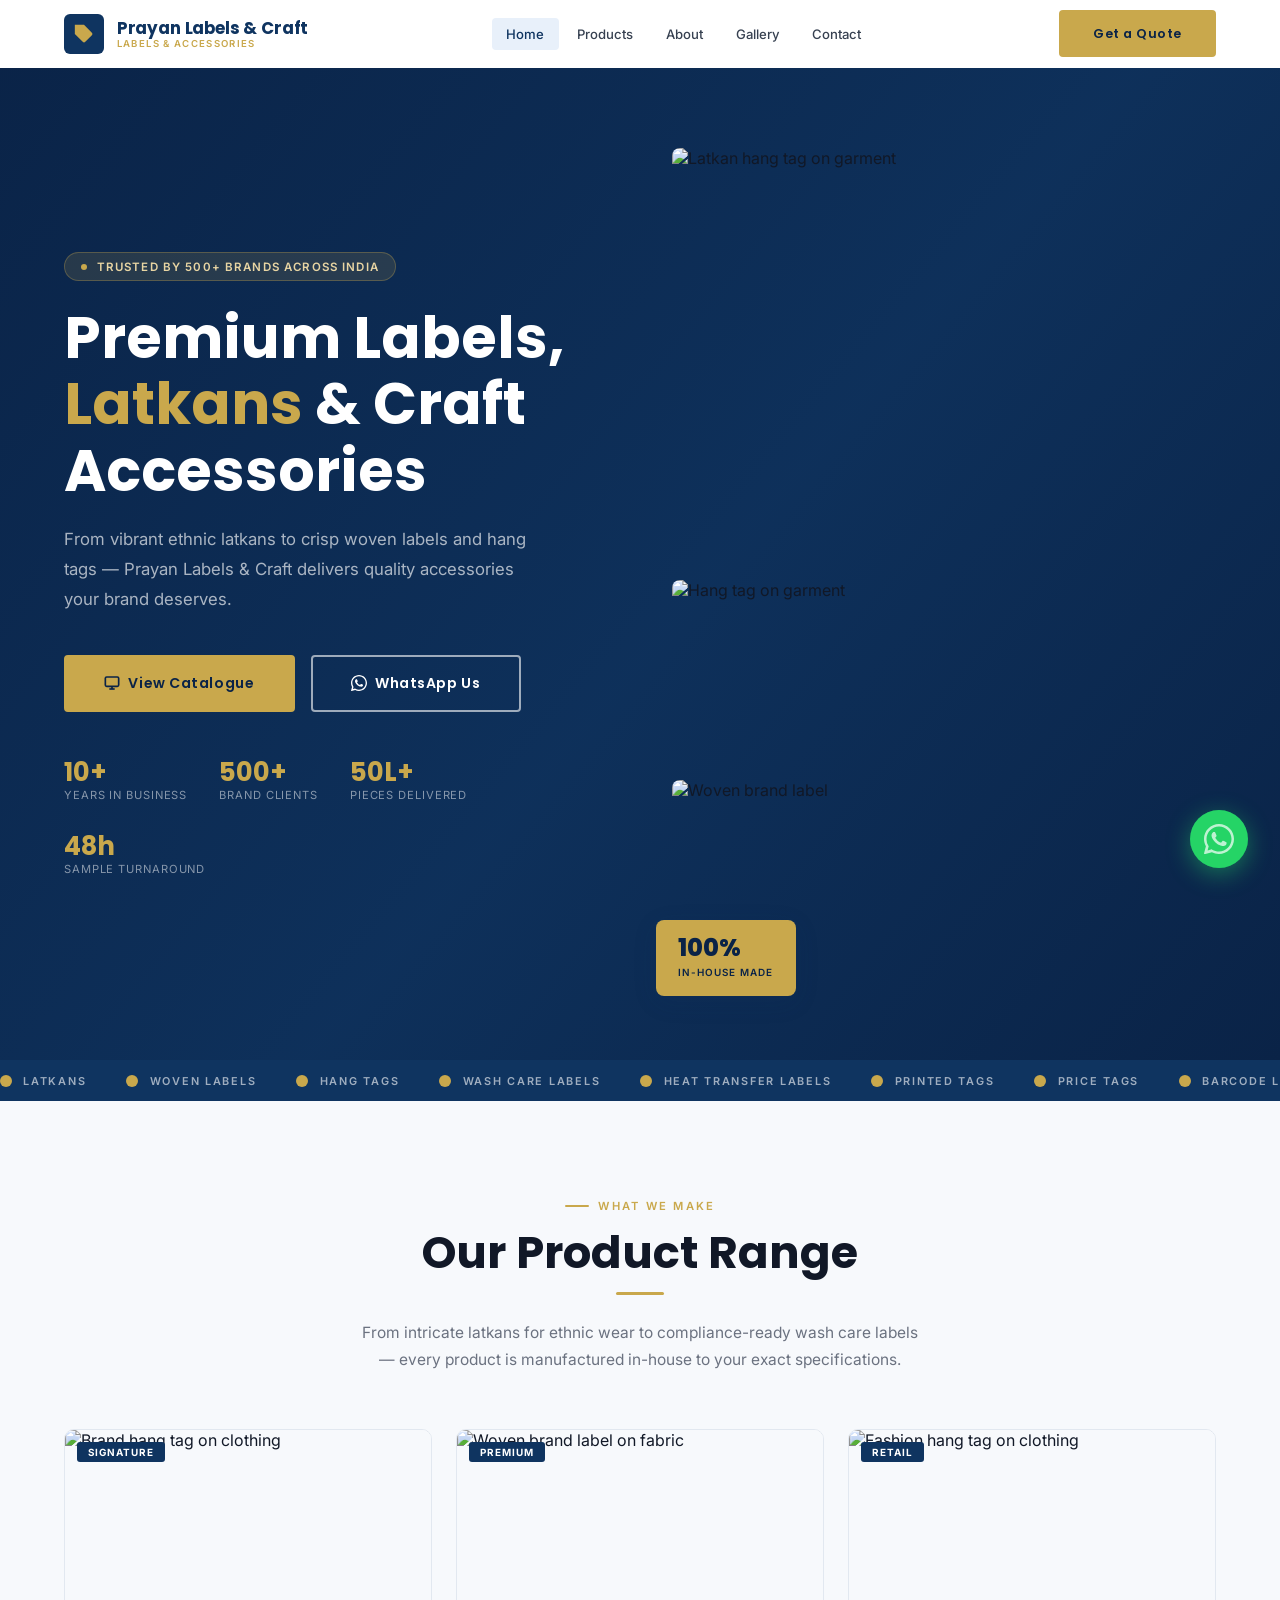
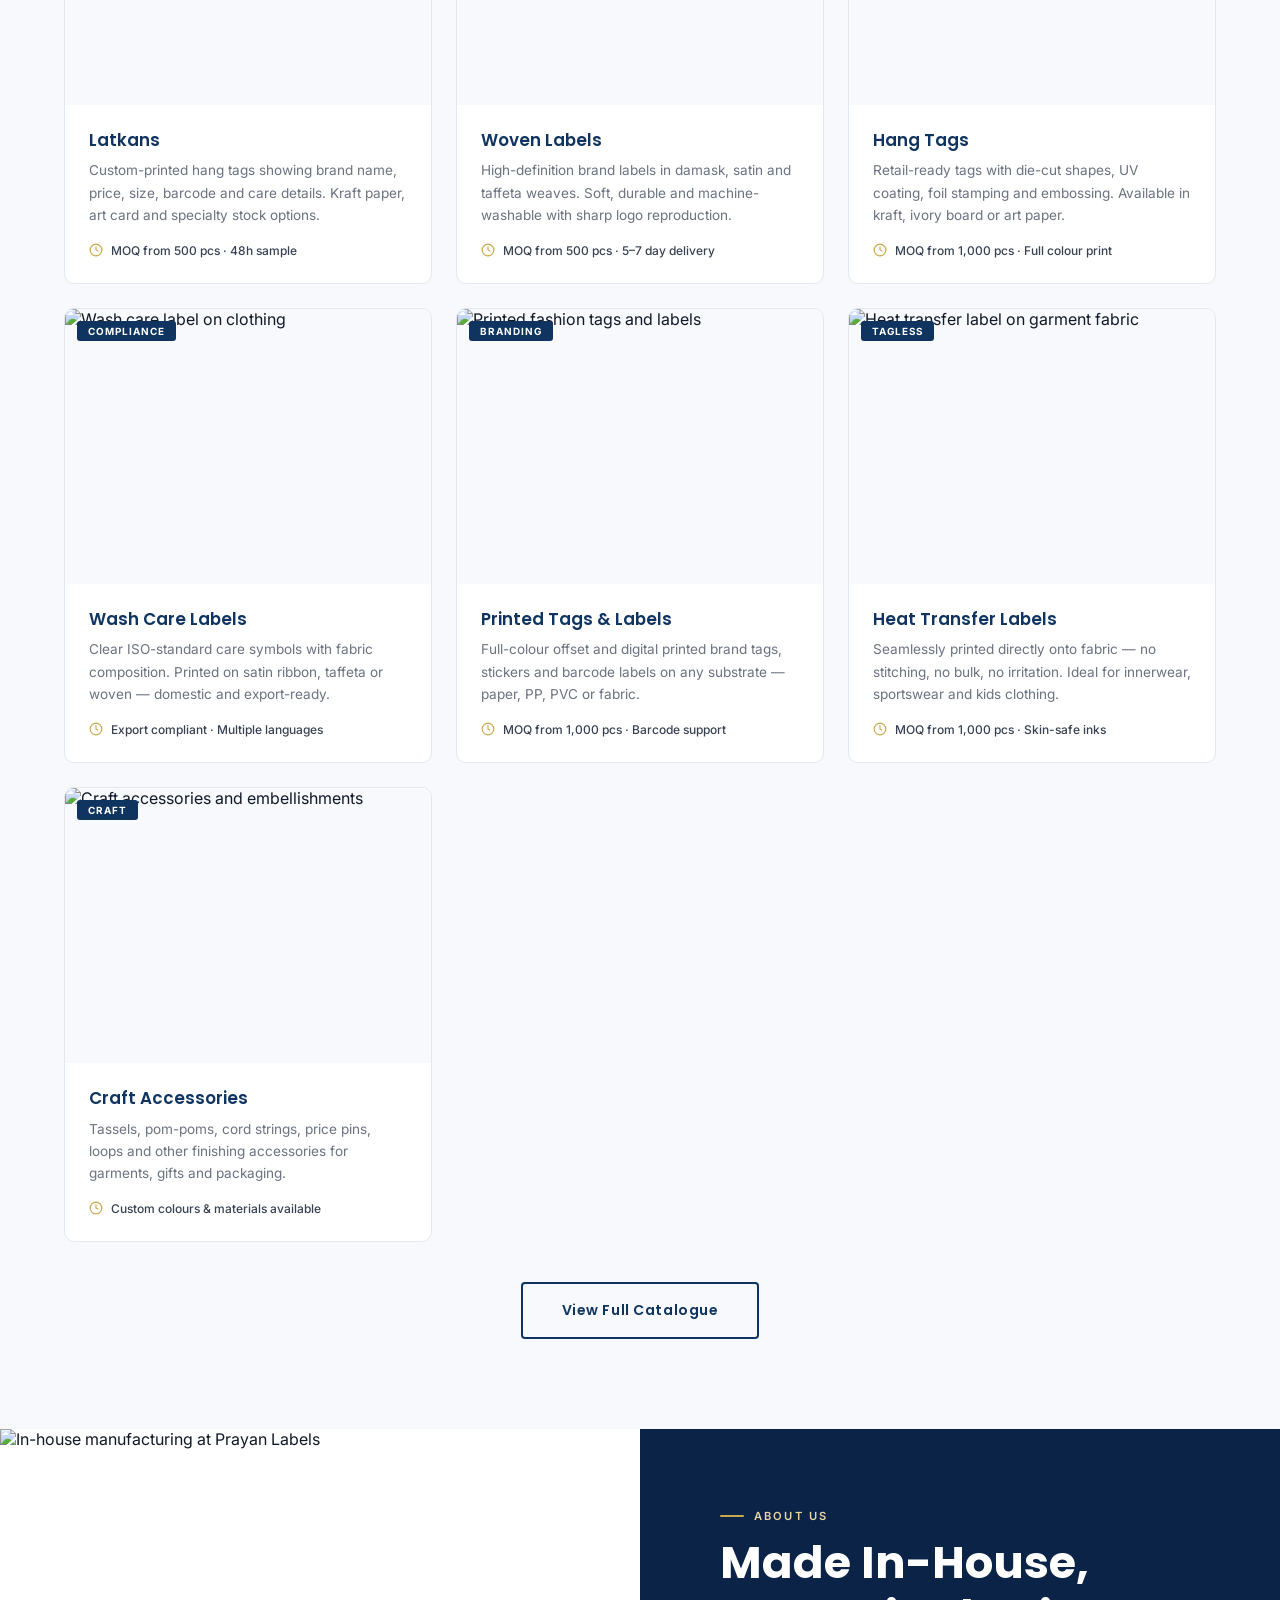
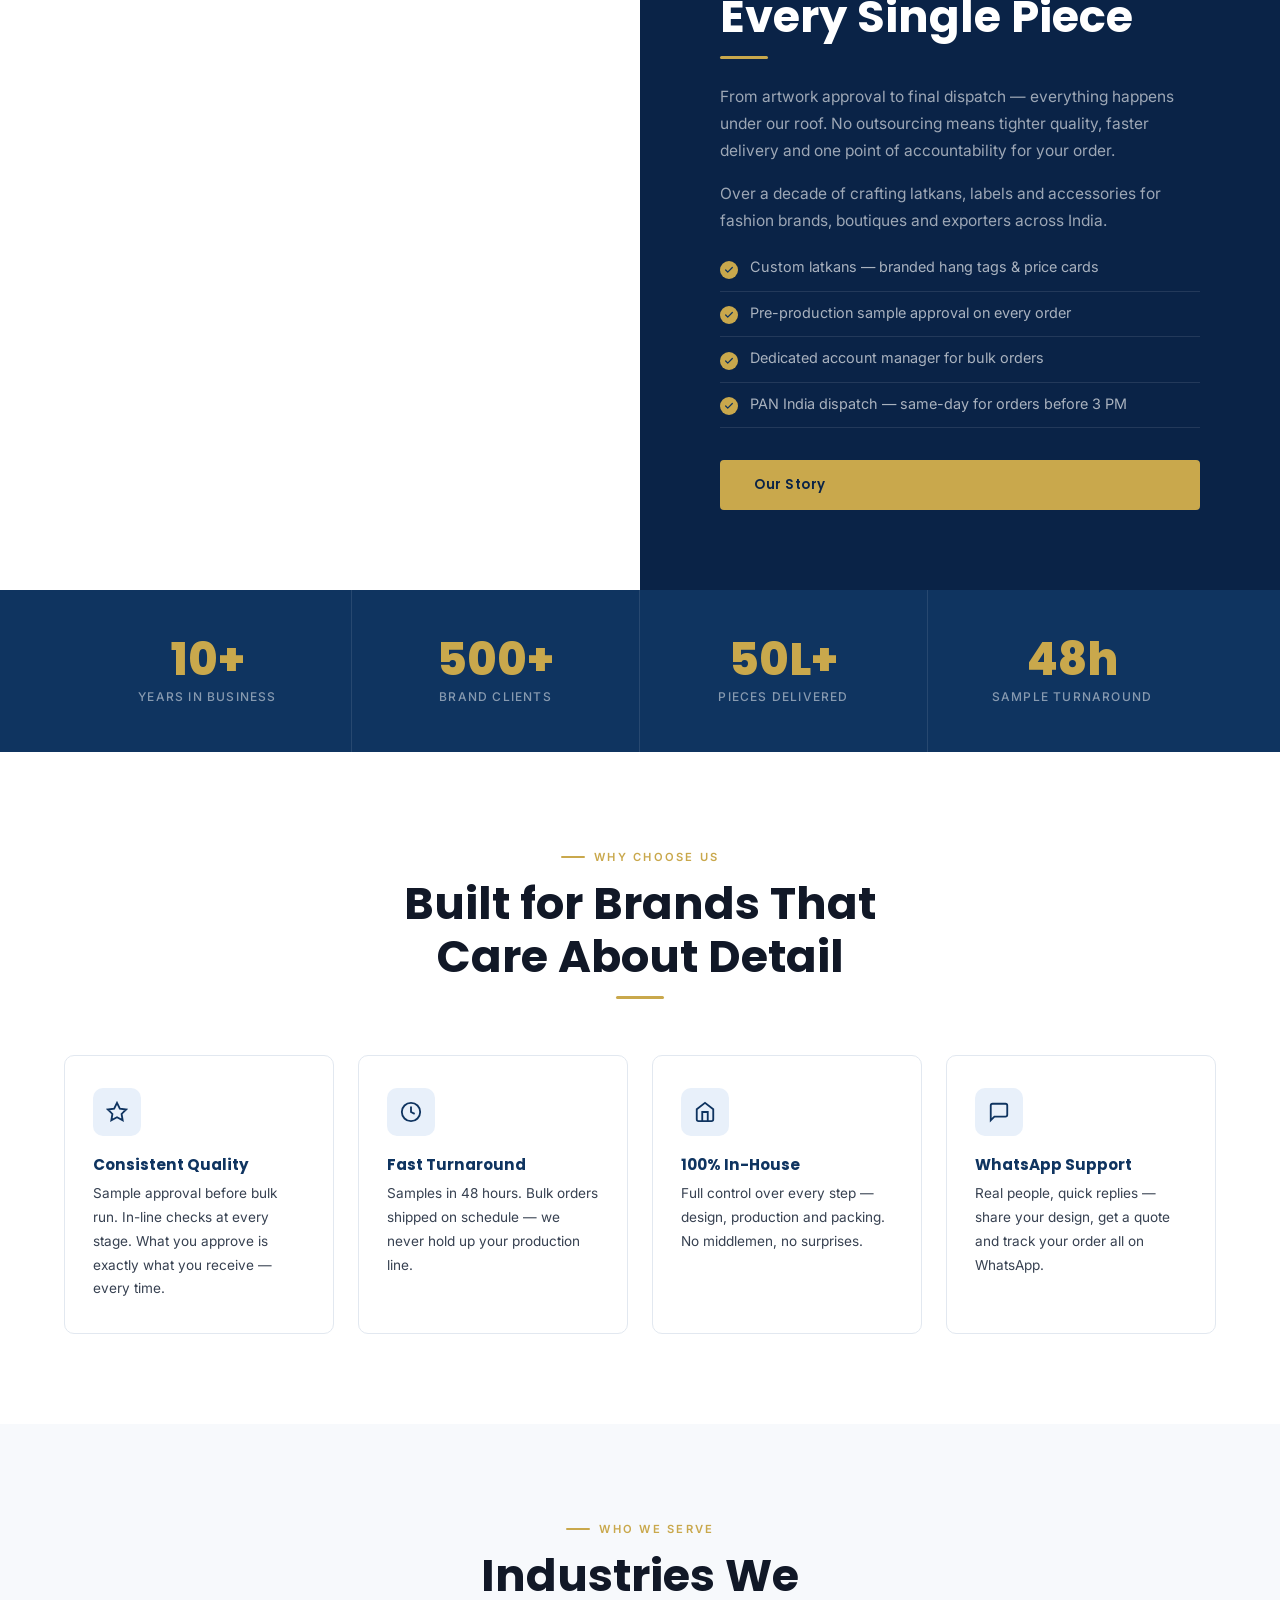
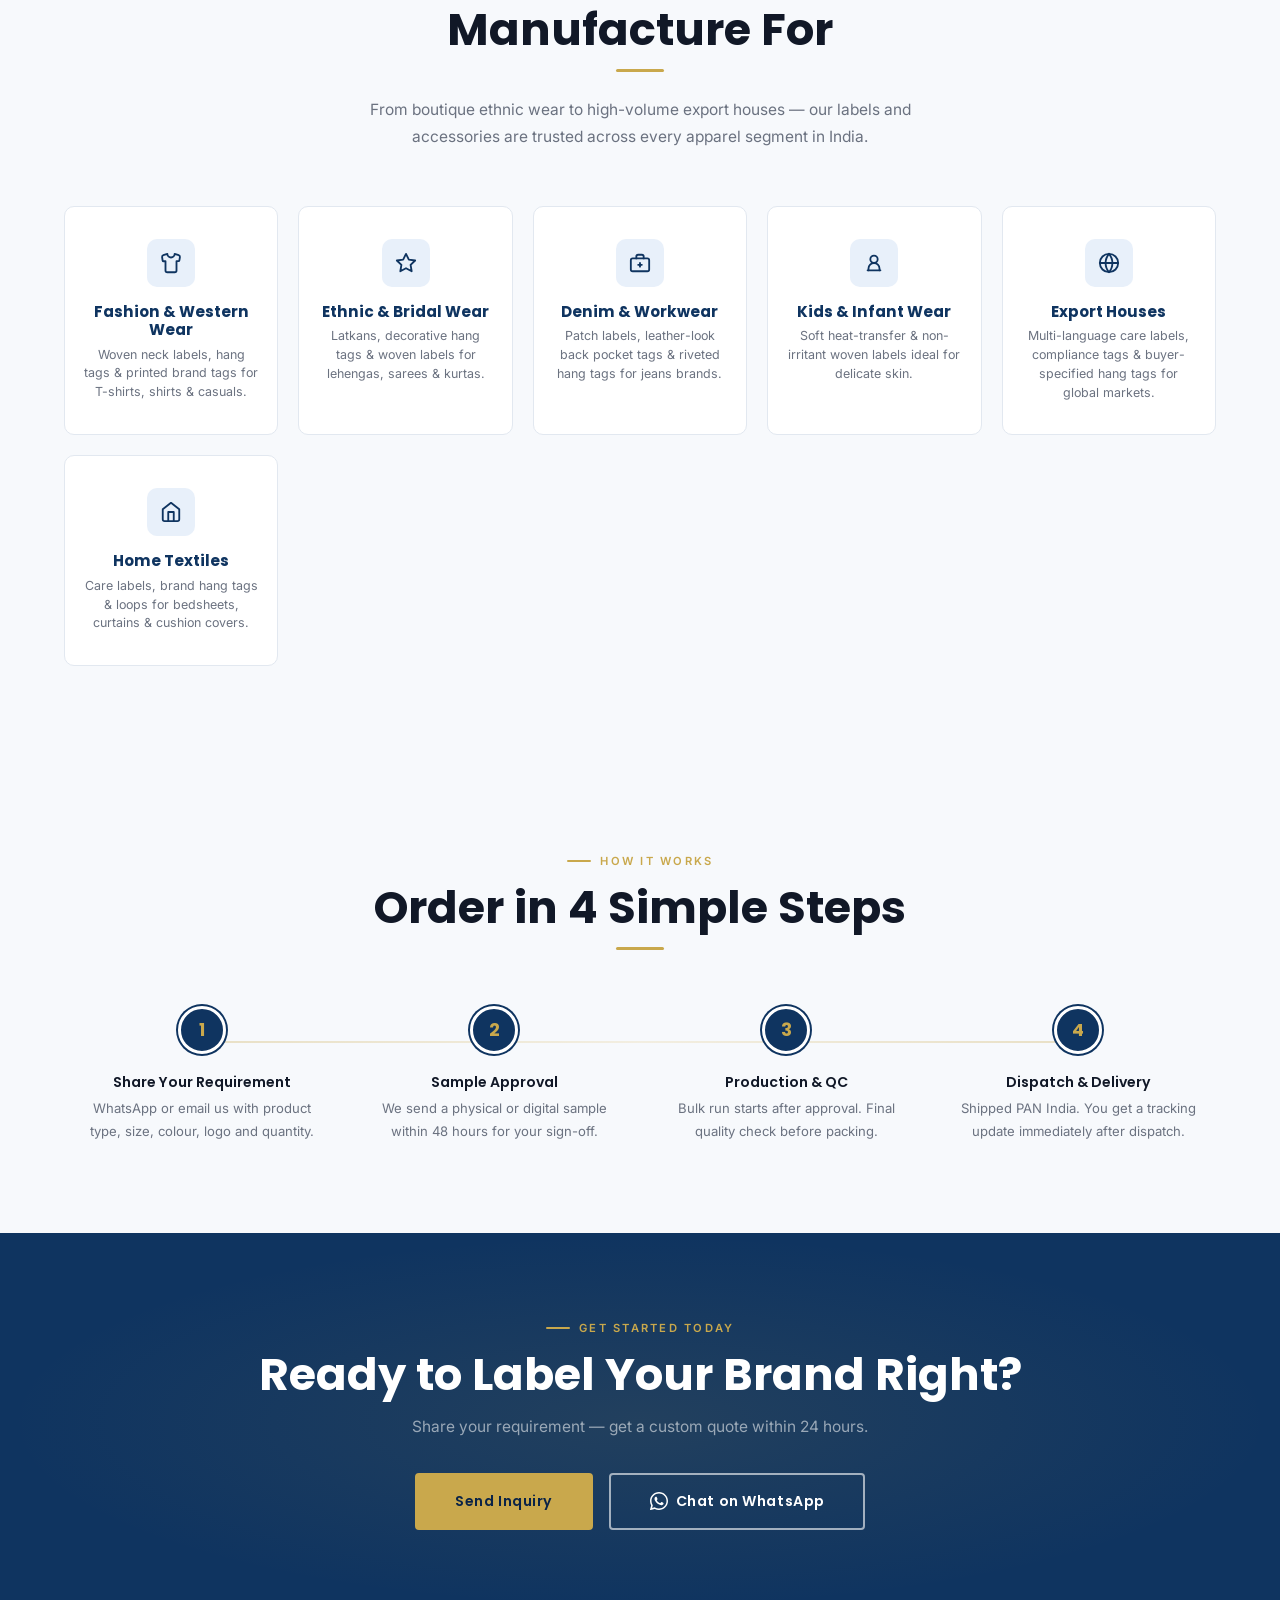
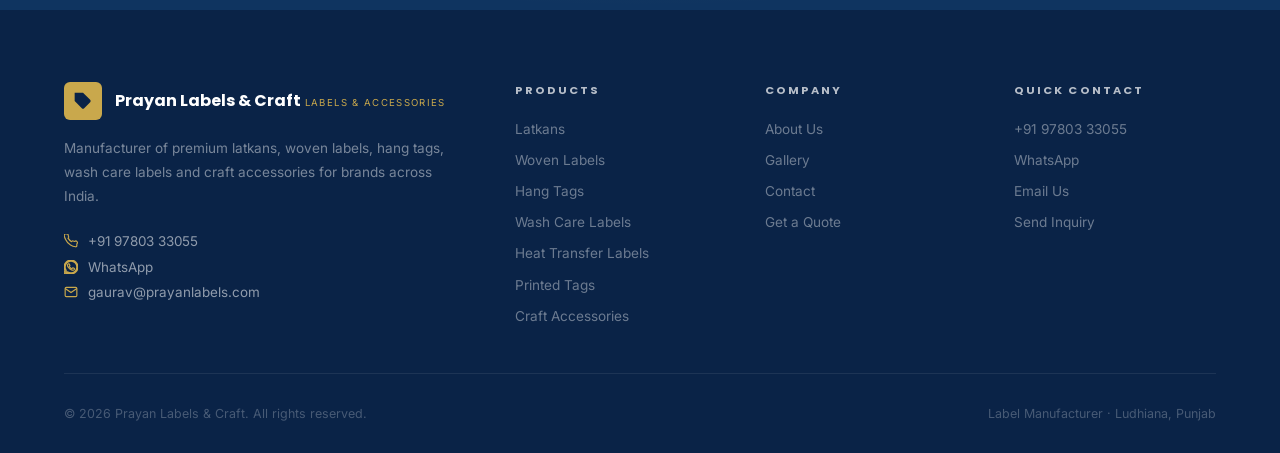
==== commit a38c07ef: "fix: replace footer emoji with brand tagline across all pages Remove 'Made with heart in India' emoj" ====
--- a/index.html
+++ b/index.html
@@ -641,7 +641,7 @@
     </div>
     <div class="footer__bottom">
       <span>© <span id="year"></span> Prayan Labels &amp; Craft. All rights reserved.</span>
-      <span>Made with ❤️ in India 🇮🇳</span>
+      <span>Label Manufacturer · Ludhiana, Punjab</span>
     </div>
   </div>
 </footer>
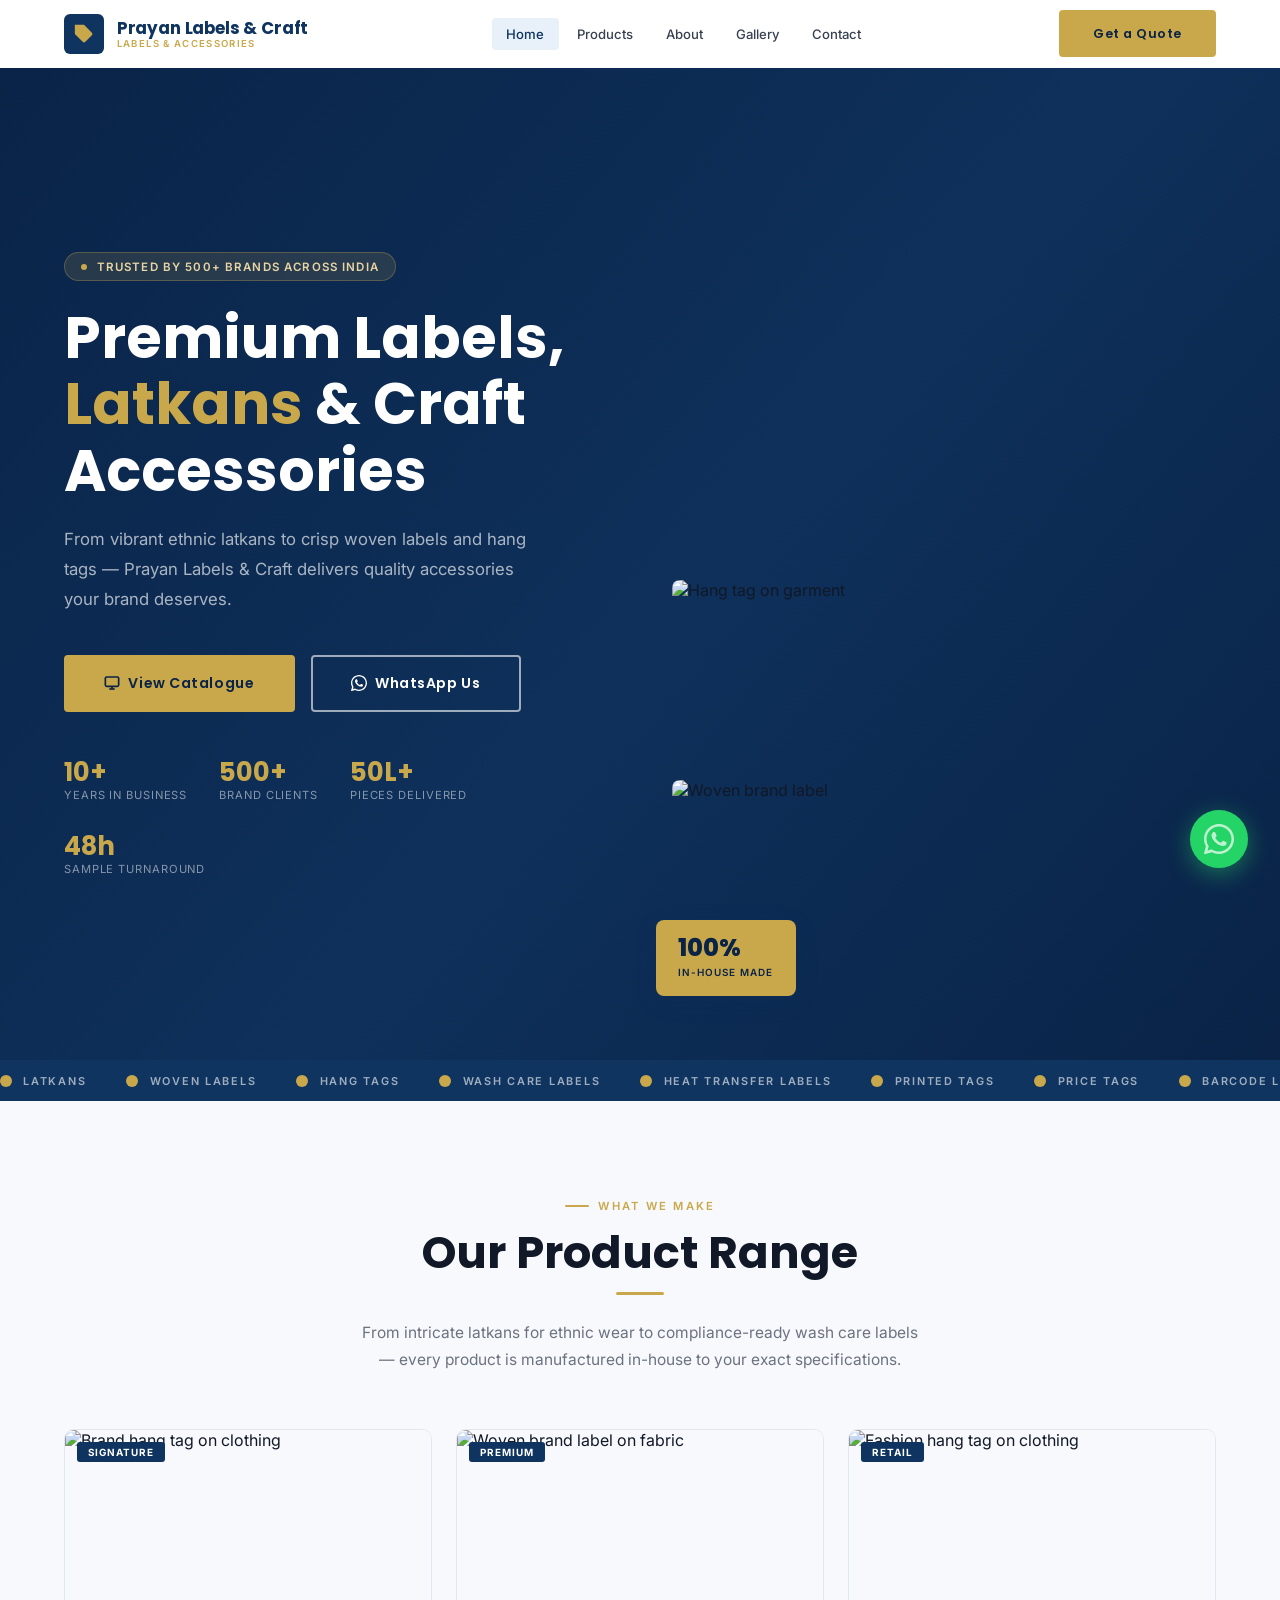
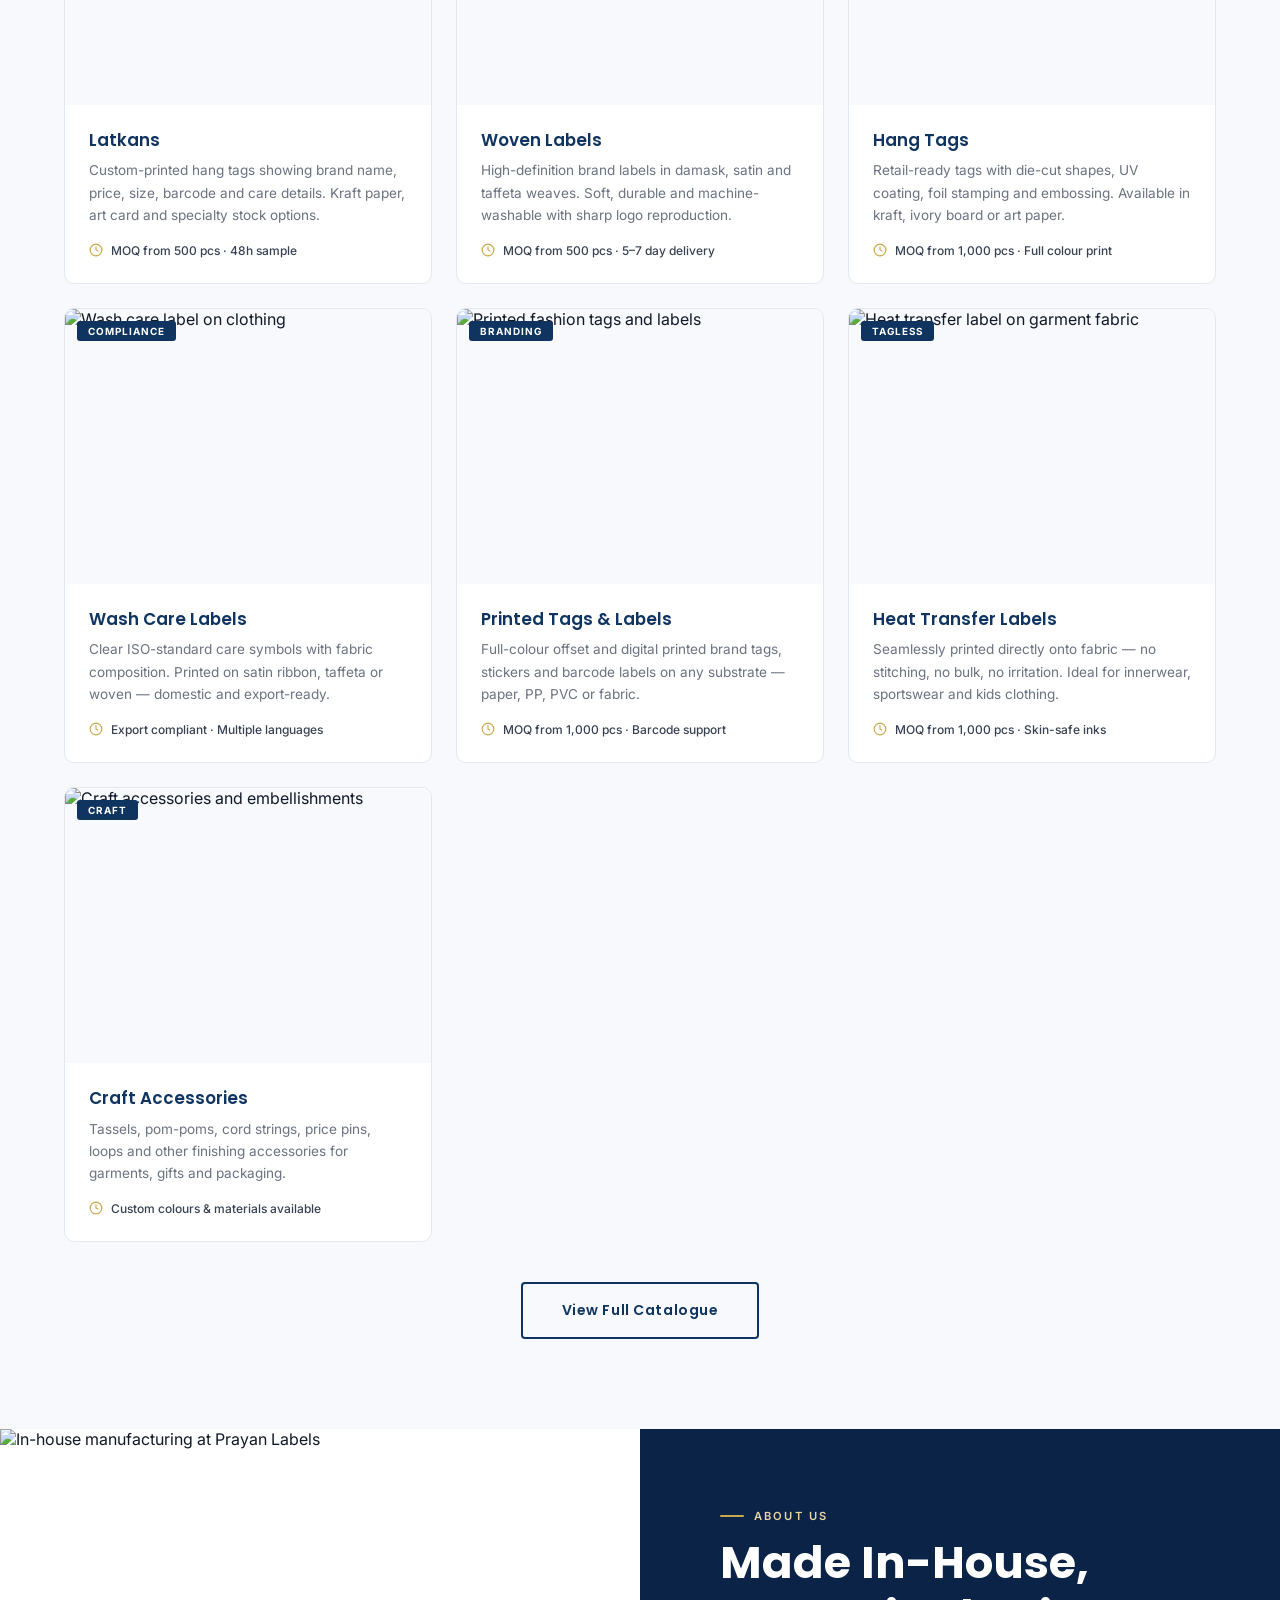
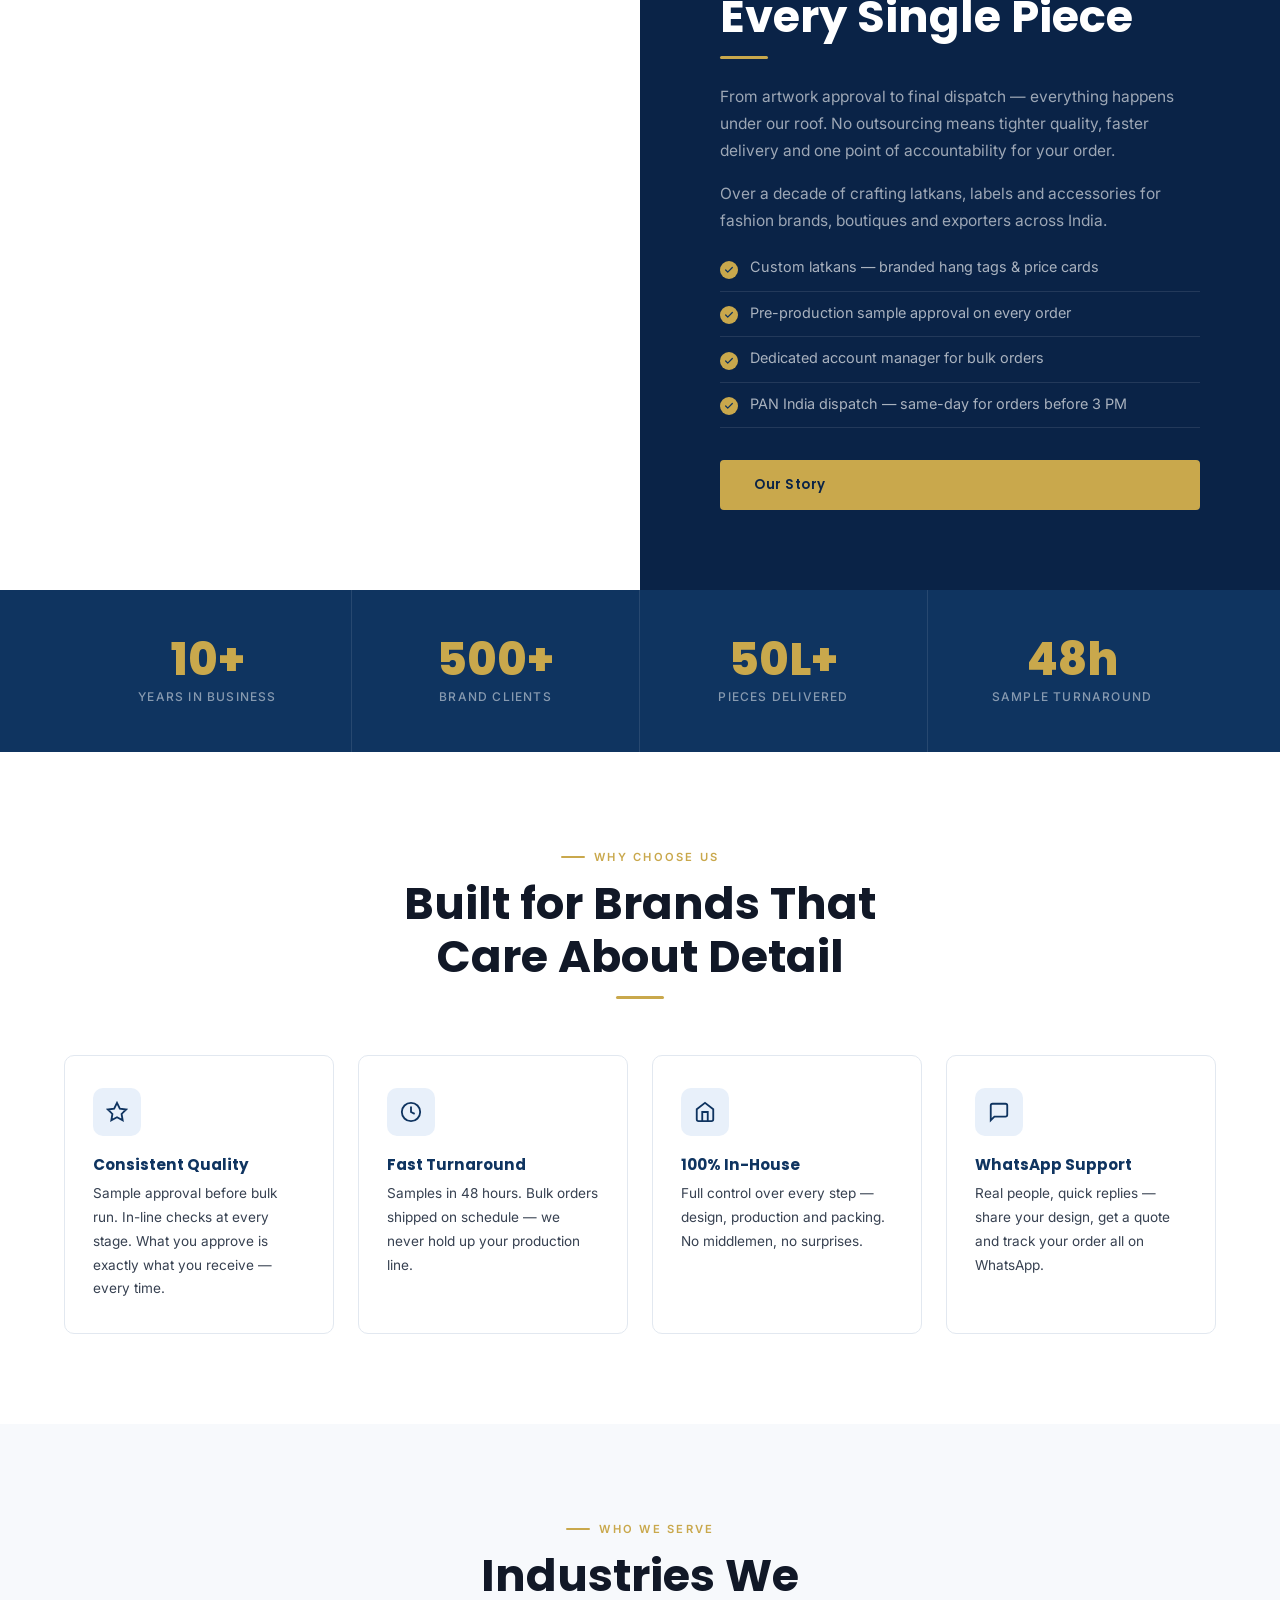
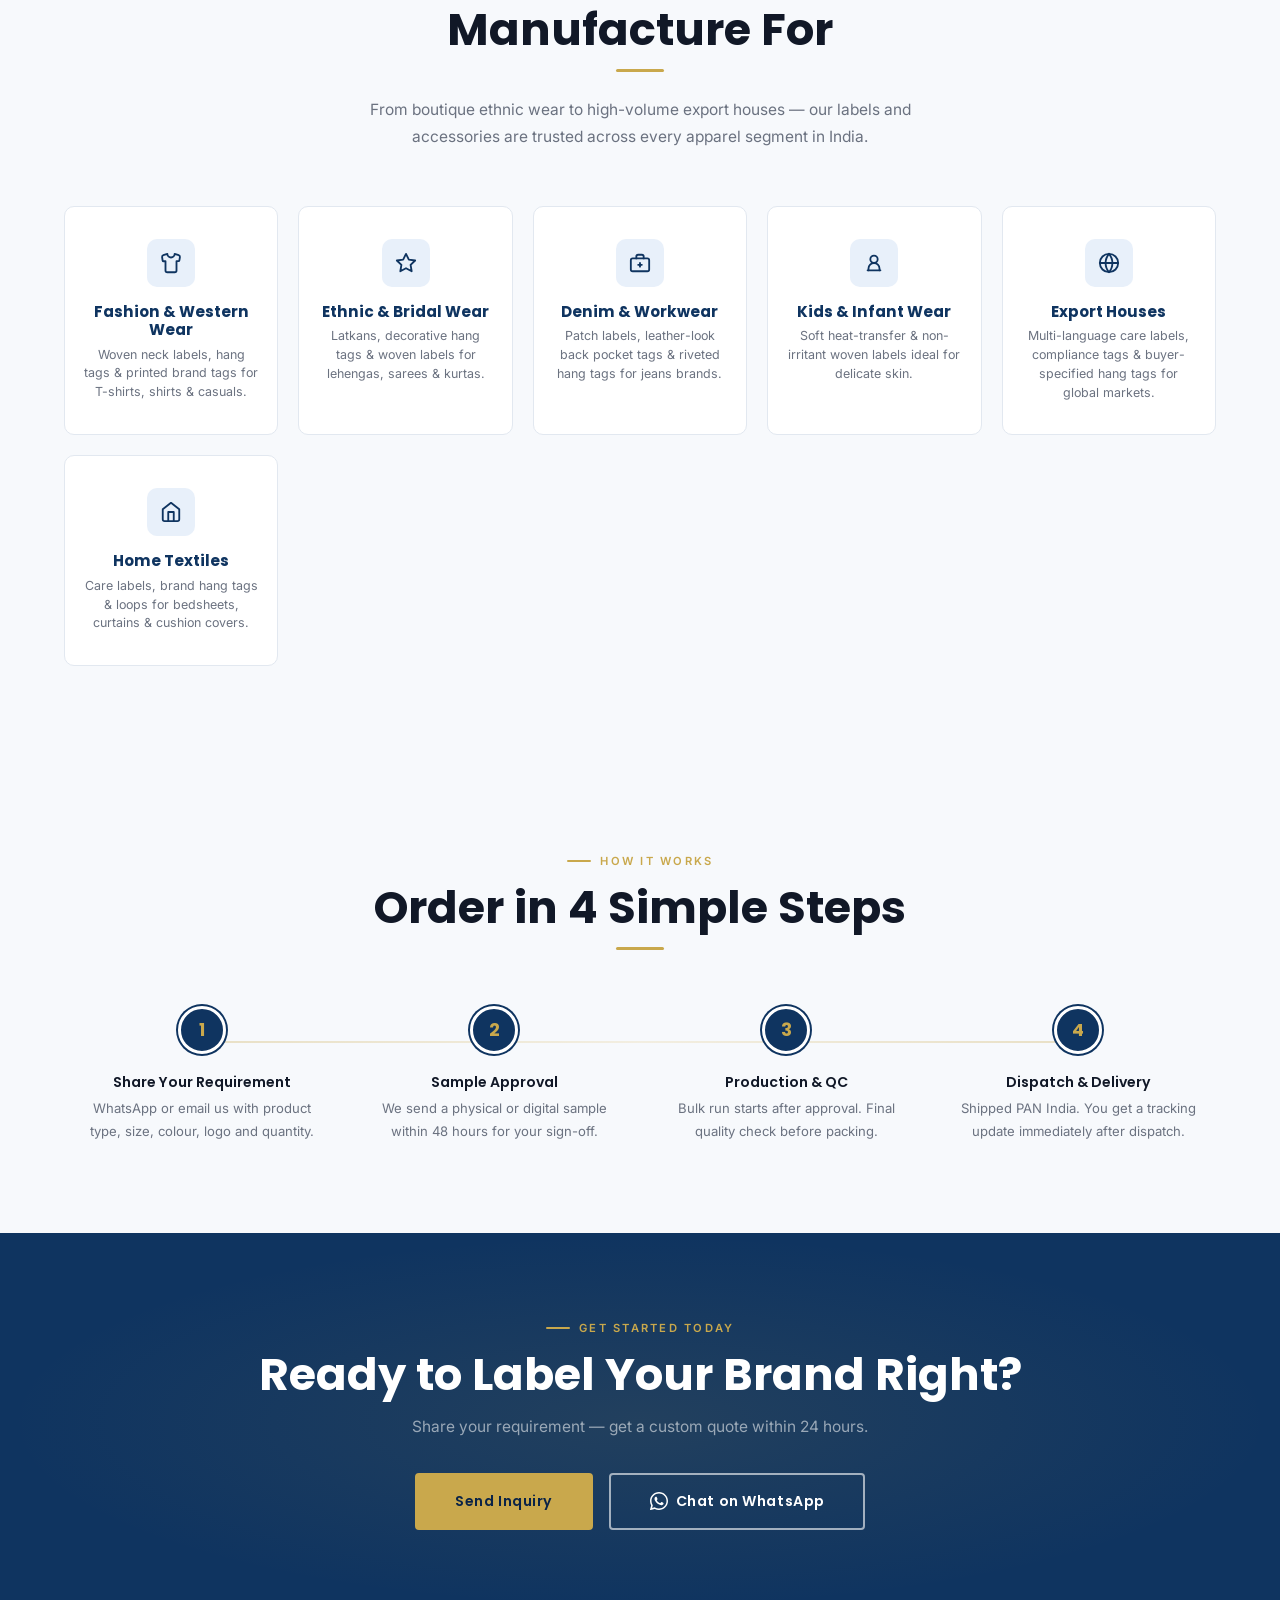
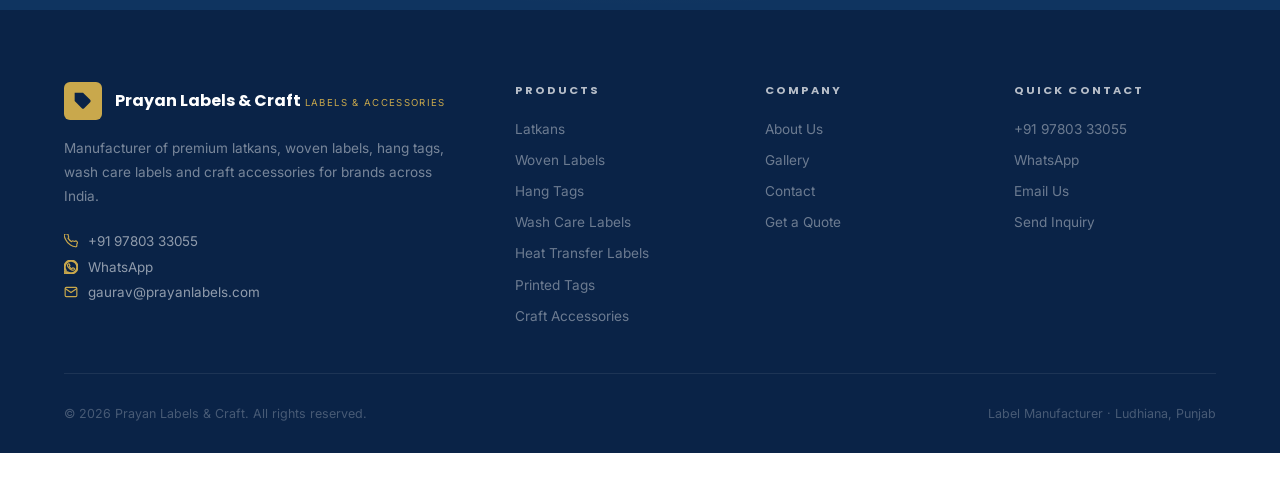
==== commit 669e6bc5: "perf: fix Core Web Vitals for hero LCP image Problem: hero img (div.hero__img-main > img) flagged as" ====
--- a/index.html
+++ b/index.html
@@ -30,7 +30,18 @@
   <meta name="theme-color" content="#0f3460" />
   <link rel="preconnect" href="https://fonts.googleapis.com" />
   <link rel="preconnect" href="https://fonts.gstatic.com" crossorigin />
-  <link rel="preconnect" href="https://images.unsplash.com" />
+  <link rel="preconnect" href="https://images.unsplash.com" crossorigin />
+  <!-- LCP hero product image — preloaded with highest priority -->
+  <link rel="preload" as="image"
+    href="https://images.unsplash.com/photo-1698934219783-3c002a192aab?auto=format&fit=crop&w=900&q=80"
+    imagesrcset="https://images.unsplash.com/photo-1698934219783-3c002a192aab?auto=format&fit=crop&w=420&q=80 420w,
+                 https://images.unsplash.com/photo-1698934219783-3c002a192aab?auto=format&fit=crop&w=700&q=80 700w,
+                 https://images.unsplash.com/photo-1698934219783-3c002a192aab?auto=format&fit=crop&w=900&q=80 900w"
+    imagesizes="(max-width:768px) 420px, (max-width:1200px) 700px, 900px"
+    fetchpriority="high" />
+  <!-- Hero background — preloaded to avoid render-blocking -->
+  <link rel="preload" as="image"
+    href="https://images.unsplash.com/photo-1765484253358-70f69979d307?auto=format&fit=crop&w=1920&q=80" />
   <link rel="stylesheet" href="css/style.css" />
   <!-- Structured data -->
   <script type="application/ld+json">
@@ -190,13 +201,23 @@
     </div>
     <div class="hero__img-wrap">
       <div class="hero__img-main">
-        <img src="https://images.unsplash.com/photo-1698934219783-3c002a192aab?auto=format&fit=crop&w=900&q=80" alt="Latkan hang tag on garment" />
+        <img
+          src="https://images.unsplash.com/photo-1698934219783-3c002a192aab?auto=format&fit=crop&w=900&q=80"
+          srcset="https://images.unsplash.com/photo-1698934219783-3c002a192aab?auto=format&fit=crop&w=420&q=80 420w,
+                  https://images.unsplash.com/photo-1698934219783-3c002a192aab?auto=format&fit=crop&w=700&q=80 700w,
+                  https://images.unsplash.com/photo-1698934219783-3c002a192aab?auto=format&fit=crop&w=900&q=80 900w"
+          sizes="(max-width:768px) 420px, (max-width:1200px) 700px, 900px"
+          alt="Latkan hang tag on garment"
+          width="900" height="1200"
+          fetchpriority="high"
+          loading="eager"
+          decoding="async" />
       </div>
       <div class="hero__img-sm" style="margin-top:0.75rem;">
-        <img src="https://images.unsplash.com/photo-1689287428416-fc9a4ec873ce?auto=format&fit=crop&w=500&q=80" alt="Hang tag on garment" />
+        <img src="https://images.unsplash.com/photo-1689287428416-fc9a4ec873ce?auto=format&fit=crop&w=500&q=80" alt="Hang tag on garment" width="500" height="200" loading="lazy" decoding="async" />
       </div>
       <div class="hero__img-sm">
-        <img src="https://images.unsplash.com/photo-1542272606-fe889704e0f6?auto=format&fit=crop&w=500&q=80" alt="Woven brand label" />
+        <img src="https://images.unsplash.com/photo-1542272606-fe889704e0f6?auto=format&fit=crop&w=500&q=80" alt="Woven brand label" width="500" height="200" loading="lazy" decoding="async" />
       </div>
       <div class="hero__float-badge">
         <strong>100%</strong>
